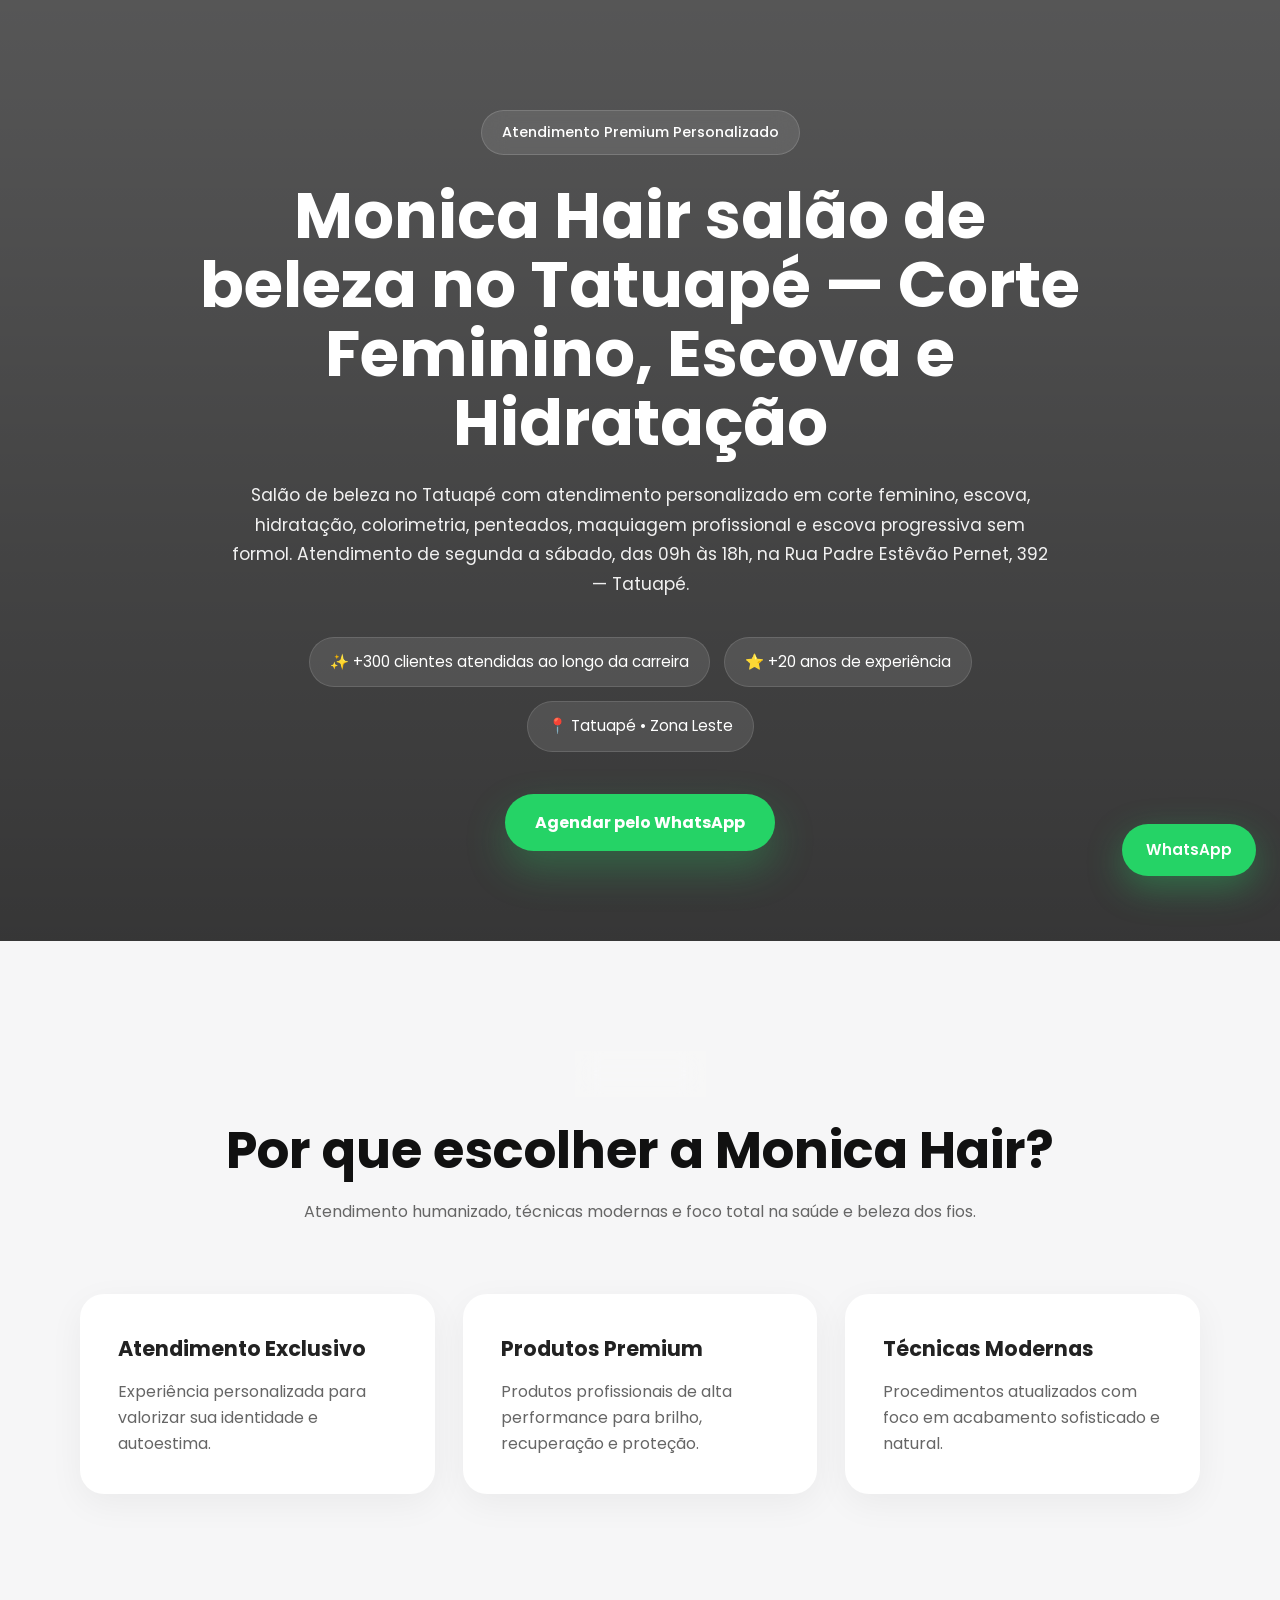
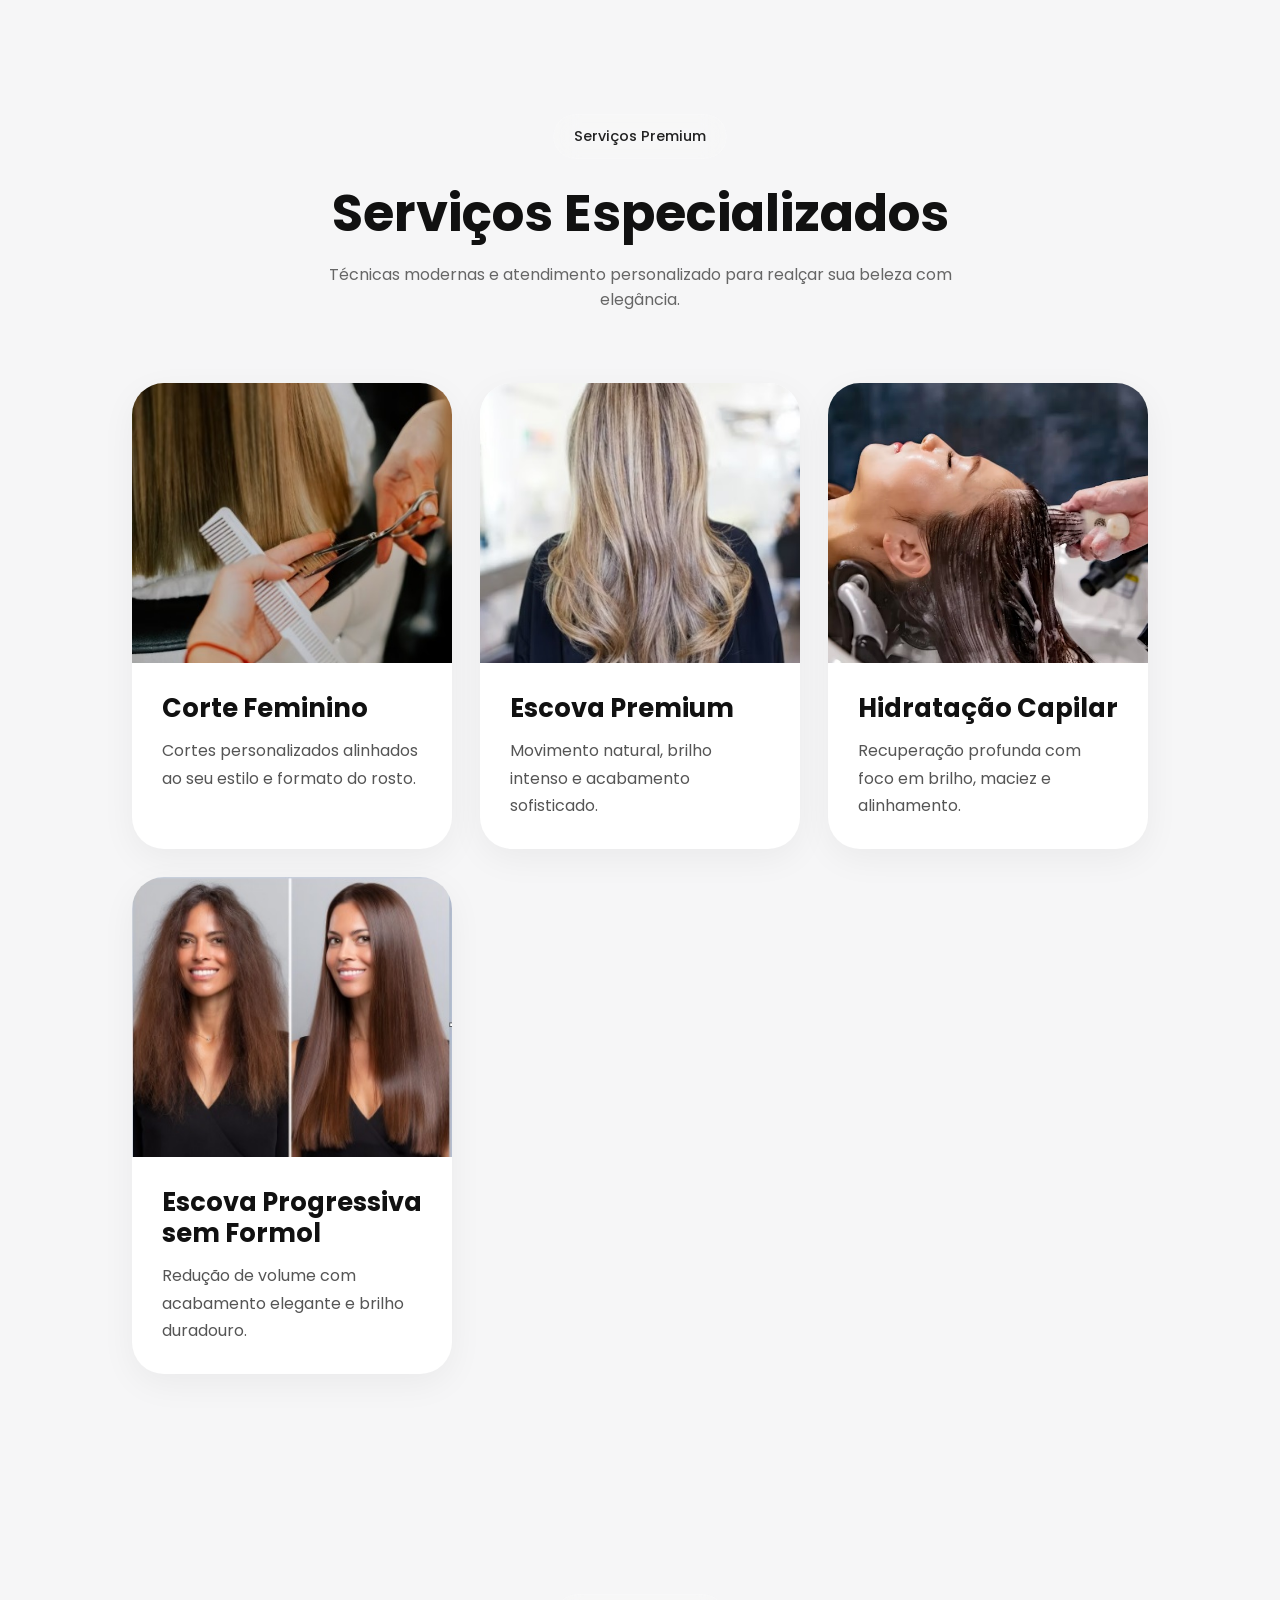
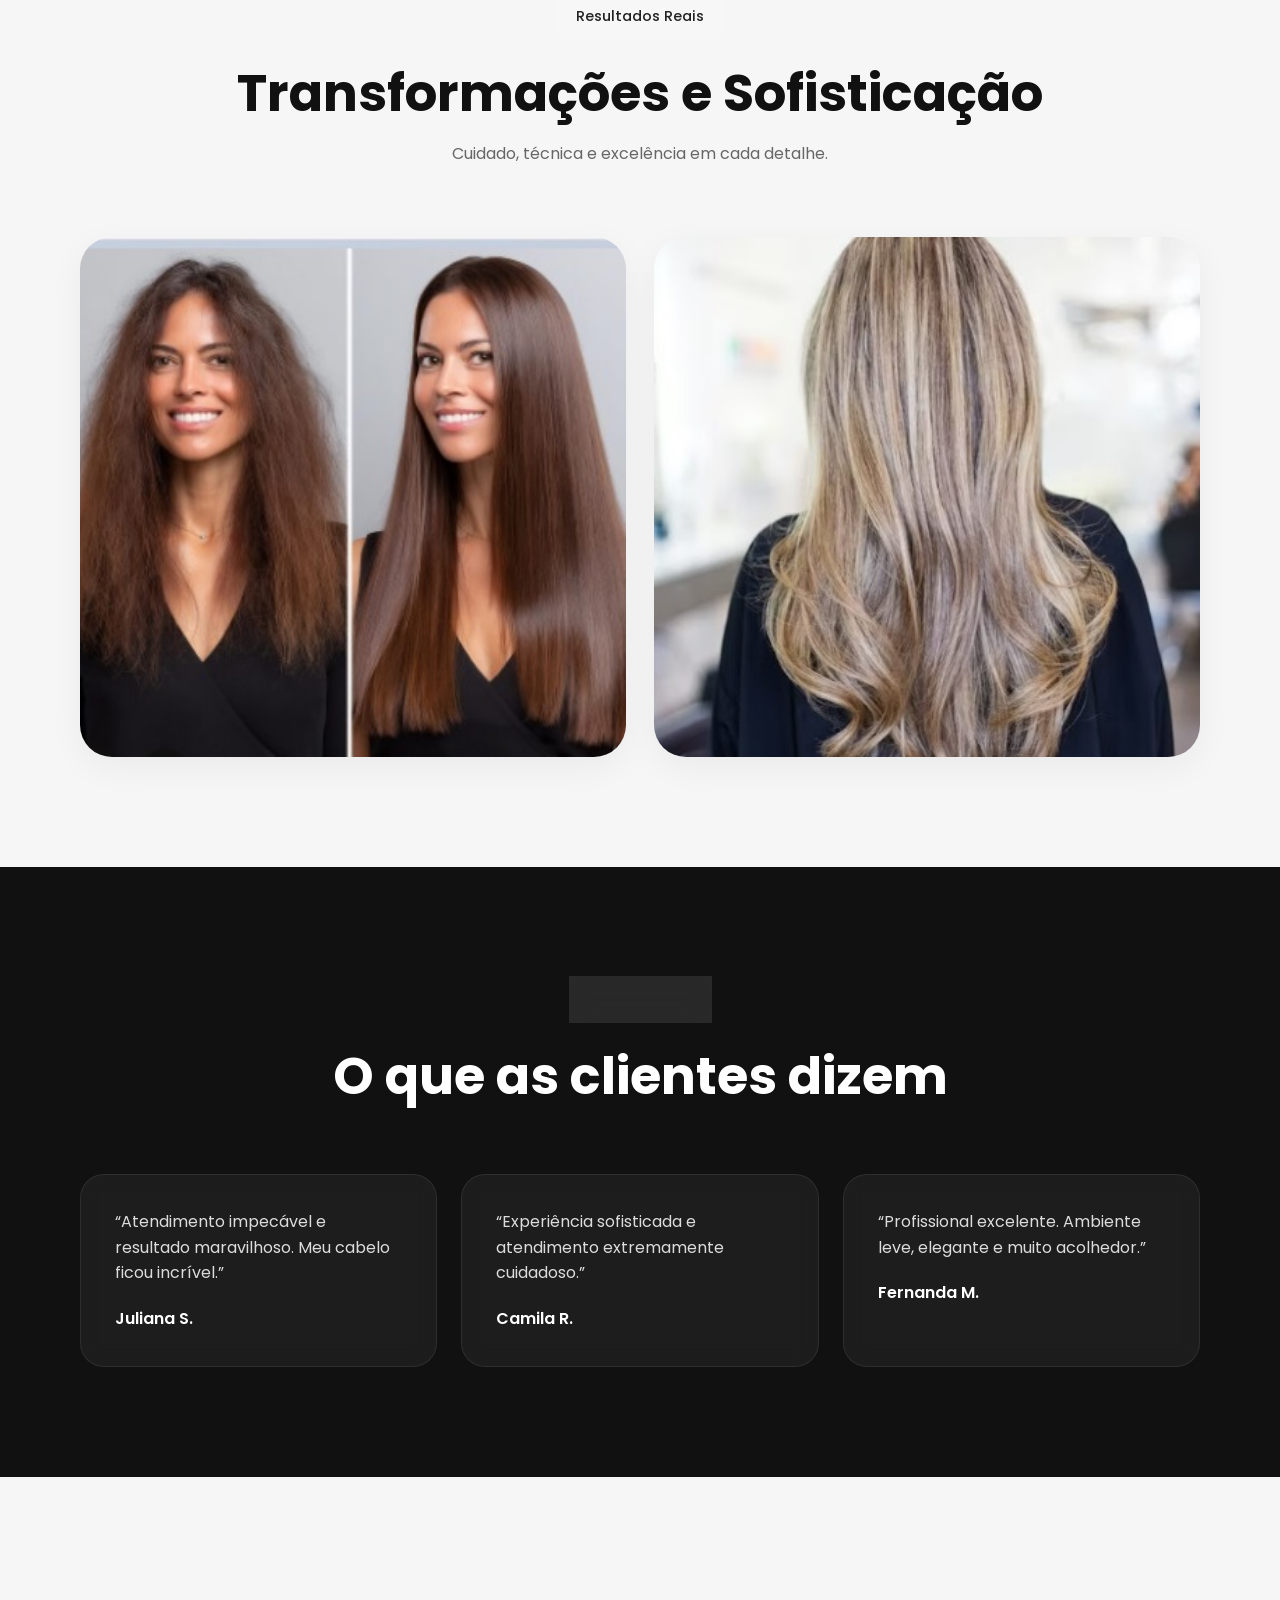
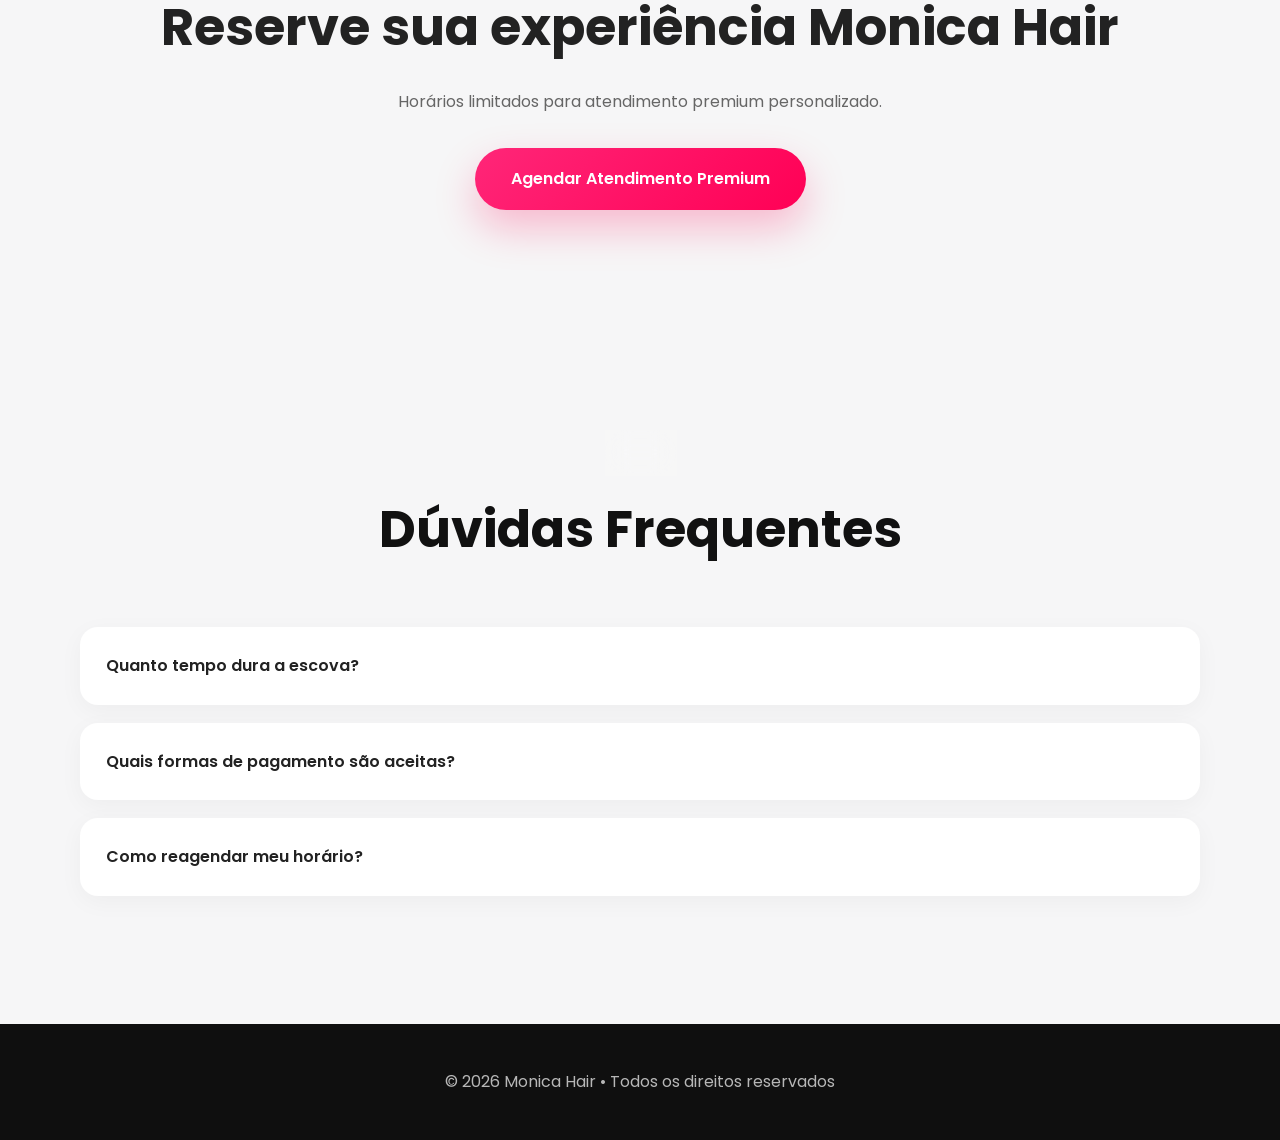
==== index.html @ 5e47088d "fix: correct Monica Hair address spelling" ====
<!DOCTYPE html>
<html lang="pt-BR">

<head>
  <!DOCTYPE html>
  <html lang="pt-BR">

  <head>

    <meta charset="UTF-8" />

    <meta name="viewport" content="width=device-width, initial-scale=1.0" />

    <title>Salão de beleza no Tatuapé | Corte Feminino, Escova e Hidratação</title>

    <meta name="description"
      content="Monica Hair salão de beleza no Tatuapé: corte feminino, escova, hidratação e escova progressiva sem formol com atendimento personalizado. Atendimento de segunda a sábado, das 09h às 18h, na Rua Padre Estêvão Pernet, 392. Fácil acesso para Carrão, Belém, Vila Carrão e Jardim Anália Franco." />

    <link rel="canonical" href="https://hair-by-monica.vercel.app/" />

    <!-- OPEN GRAPH -->
    <meta property="og:title" content="Monica Hair salão de beleza no Tatuapé | Corte Feminino, Escova e Hidratação" />

    <meta property="og:description"
      content="Atendimento personalizado de segunda a sábado, das 09h às 18h, na Rua Padre Estêvão Pernet, 392 — Tatuapé. Agende pelo WhatsApp." />

    <meta property="og:type" content="website" />

    <meta property="og:image" content="https://hair-by-monica.vercel.app/images/capa-social.jpg" />

    <meta property="og:url" content="https://hair-by-monica.vercel.app/" />

    <meta property="og:site_name" content="Monica Hair" />

    <!-- GOOGLE FONTS -->
    <link rel="preconnect" href="https://fonts.googleapis.com" />

    <link rel="preconnect" href="https://fonts.gstatic.com" crossorigin />

    <link href="https://fonts.googleapis.com/css2?family=Poppins:wght@300;400;500;600;700&display=swap"
      rel="stylesheet" />

    <!-- CSS -->
    <link rel="stylesheet" href="css/style.css" />

  </head>
  <!-- GOOGLE FONTS -->
  <link rel="preconnect" href="https://fonts.googleapis.com" />

  <link rel="preconnect" href="https://fonts.gstatic.com" crossorigin />

  <link href="https://fonts.googleapis.com/css2?family=Poppins:wght@300;400;500;600;700&display=swap"
    rel="stylesheet" />

  <!-- CSS -->
  <link rel="stylesheet" href="css/style.css" />

  <!-- FAVICON -->
  <link rel="icon" href="favicon.ico" />

</head>

<body>

  <!-- WHATSAPP FLOAT -->
  <a href="https://wa.me/5511989687923" class="whatsapp-float" target="_blank" rel="noopener noreferrer"
    aria-label="Agendar atendimento pelo WhatsApp">
    WhatsApp
  </a>

  <!-- HERO -->
  <header class="hero">

    <div class="overlay"></div>

    <div class="hero-content">

      <span class="tag">
        Atendimento Premium Personalizado
      </span>

      <h1>
        Monica Hair salão de beleza no Tatuapé — Corte Feminino, Escova e Hidratação
      </h1>

      <p class="hero-description">
        Salão de beleza no Tatuapé com atendimento personalizado em corte feminino,
        escova, hidratação, colorimetria, penteados, maquiagem profissional e
        escova progressiva sem formol. Atendimento de segunda a sábado, das 09h às 18h,
        na Rua Padre Estêvão Pernet, 392 — Tatuapé.
      </p>

      <div class="hero-infos">

        <span>
          ✨ +300 clientes atendidas ao longo da carreira
        </span>

        <span>
          ⭐ +20 anos de experiência
        </span>

        <span>
          📍 Tatuapé • Zona Leste
        </span>

      </div>

      <div class="hero-buttons">

        <a class="btn-whatsapp"
          href="https://wa.me/5511989687923?text=Olá,%20Monica!%20Gostaria%20de%20agendar%20um%20horário%20na%20Monica%20Hair.%20Meu%20nome%20é%20____%20e%20tenho%20interesse%20em%20____."
          target="_blank" rel="noopener noreferrer">
          Agendar pelo WhatsApp
        </a>

      </div>

    </div>

    </div>

  </header>

  <main>

    <!-- DIFERENCIAIS -->
    <section class="diferenciais">

      <div class="container">

        <div class="section-header">

          <span class="section-tag">
            Diferenciais
          </span>

          <h2>
            Por que escolher a Monica Hair?
          </h2>

          <p>
            Atendimento humanizado, técnicas modernas
            e foco total na saúde e beleza dos fios.
          </p>

        </div>

        <div class="diferenciais-grid">

          <article class="diferencial-card">

            <h3>
              Atendimento Exclusivo
            </h3>

            <p>
              Experiência personalizada para valorizar
              sua identidade e autoestima.
            </p>

          </article>

          <article class="diferencial-card">

            <h3>
              Produtos Premium
            </h3>

            <p>
              Produtos profissionais de alta performance
              para brilho, recuperação e proteção.
            </p>

          </article>

          <article class="diferencial-card">

            <h3>
              Técnicas Modernas
            </h3>

            <p>
              Procedimentos atualizados com foco em
              acabamento sofisticado e natural.
            </p>

          </article>

        </div>

      </div>

    </section>

    <!-- SERVIÇOS -->
    <section class="servicos">

      <div class="container">

        <div class="section-header">

          <span class="section-tag">
            Serviços Premium
          </span>

          <h2>
            Serviços Especializados
          </h2>

          <p>
            Técnicas modernas e atendimento personalizado
            para realçar sua beleza com elegância.
          </p>

        </div>

        <div class="services-grid">

          <!-- CORTE -->
          <article class="service-card">

            <img src="images/corte-feminino.jpg" alt="Corte feminino sofisticado" loading="lazy" />

            <div class="card-content">

              <h3>
                Corte Feminino
              </h3>

              <p>
                Cortes personalizados alinhados ao seu estilo
                e formato do rosto.
              </p>

            </div>

          </article>

          <!-- ESCOVA -->
          <article class="service-card">

            <img src="images/escova-premium.jpg" alt="Escova premium profissional" loading="lazy" />

            <div class="card-content">

              <h3>
                Escova Premium
              </h3>

              <p>
                Movimento natural, brilho intenso
                e acabamento sofisticado.
              </p>

            </div>

          </article>

          <!-- HIDRATAÇÃO -->
          <article class="service-card">

            <img src="images/hidratacao-premium.jpg" alt="Hidratação capilar premium" loading="lazy" />

            <div class="card-content">

              <h3>
                Hidratação Capilar
              </h3>

              <p>
                Recuperação profunda com foco
                em brilho, maciez e alinhamento.
              </p>

            </div>

          </article>

          <!-- ALISAMENTO -->
          <article class="service-card">

            <img src="images/alisamento-perfeito.jpg" alt="Escova Progressiva sem Formol" loading="lazy" />

            <div class="card-content">

              <h3>
                Escova Progressiva sem Formol
              </h3>

              <p>
                Redução de volume com acabamento
                elegante e brilho duradouro.
              </p>

            </div>

          </article>

        </div>

      </div>

    </section>

    <!-- RESULTADOS -->
    <section class="resultados">

      <div class="container">

        <div class="section-header">

          <span class="section-tag">
            Resultados Reais
          </span>

          <h2>
            Transformações e Sofisticação
          </h2>

          <p>
            Cuidado, técnica e excelência em cada detalhe.
          </p>

        </div>

        <div class="resultados-grid">

          <article class="resultado-card">

            <img src="images/alisamento-perfeito.jpg" alt="Resultado de Escova Progressiva sem Formol" loading="lazy" />

          </article>

          <article class="resultado-card">

            <img src="images/escova-premium.jpg" alt="Resultado de escova premium" loading="lazy" />

          </article>

        </div>

      </div>

    </section>

    <!-- DEPOIMENTOS -->
    <section class="depoimentos">

      <div class="container">

        <div class="section-header">

          <span class="section-tag">
            Depoimentos
          </span>

          <h2>
            O que as clientes dizem
          </h2>

        </div>

        <div class="depoimentos-grid">

          <article class="depoimento-card">

            <p>
              “Atendimento impecável e resultado maravilhoso.
              Meu cabelo ficou incrível.”
            </p>

            <strong>
              Juliana S.
            </strong>

          </article>

          <article class="depoimento-card">

            <p>
              “Experiência sofisticada e atendimento extremamente cuidadoso.”
            </p>

            <strong>
              Camila R.
            </strong>

          </article>

          <article class="depoimento-card">

            <p>
              “Profissional excelente. Ambiente leve,
              elegante e muito acolhedor.”
            </p>

            <strong>
              Fernanda M.
            </strong>

          </article>

        </div>

      </div>

    </section>

    <!-- CTA FINAL -->
    <section class="cta-final">

      <div class="container">

        <h2>
          Reserve sua experiência Monica Hair
        </h2>

        <p>
          Horários limitados para atendimento premium personalizado.
        </p>

        <a href="https://wa.me/5511989687923" class="cta" target="_blank" rel="noopener noreferrer">
          Agendar Atendimento Premium
        </a>

      </div>

    </section>

    <!-- FAQ -->
    <section class="faq">

      <div class="container">

        <div class="section-header">

          <span class="section-tag">
            FAQ
          </span>

          <h2>
            Dúvidas Frequentes
          </h2>

        </div>

        <details>

          <summary>
            Quanto tempo dura a escova?
          </summary>

          <p>
            Aproximadamente 1 hora, dependendo do comprimento e volume.
          </p>

        </details>

        <details>

          <summary>
            Quais formas de pagamento são aceitas?
          </summary>

          <p>
            Pix, cartão de crédito, débito e dinheiro.
          </p>

        </details>

        <details>

          <summary>
            Como reagendar meu horário?
          </summary>

          <p>
            Basta entrar em contato pelo WhatsApp.
          </p>

        </details>

      </div>

    </section>

  </main>

  <!-- FOOTER -->
  <footer>

    <div class="container">

      <p>
        © 2026 Monica Hair • Todos os direitos reservados
      </p>

    </div>

  </footer>

</body>

</html>
---- css/style.css ----
/* =========================
   RESET
========================= */

* {
  margin: 0;
  padding: 0;
  box-sizing: border-box;
}

/* =========================
   ROOT
========================= */

:root {
  --background: #f6f6f7;
  --white: #ffffff;
  --black: #111111;

  --text: #222222;
  --text-light: #666666;

  --primary: #ff2678;
  --primary-dark: #ff0055;

  --shadow-soft:
    0 10px 35px rgba(0, 0, 0, 0.05);

  --shadow-medium:
    0 15px 45px rgba(0, 0, 0, 0.08);

  --shadow-strong:
    0 25px 60px rgba(0, 0, 0, 0.12);

  --radius-xl: 32px;
  --radius-lg: 24px;
  --radius-md: 18px;

  --transition: 0.35s ease;
}

/* =========================
   GLOBAL
========================= */

html {
  scroll-behavior: smooth;
}

body {
  font-family: 'Poppins', sans-serif;
  background: var(--background);
  color: var(--text);
  line-height: 1.6;
  overflow-x: hidden;
  -webkit-font-smoothing: antialiased;
}

img {
  width: 100%;
  display: block;
}

a {
  text-decoration: none;
}

.container {
  width: min(1120px, 90%);
  margin: 0 auto;
}

/* =========================
   WHATSAPP FLOAT
========================= */

.btn-whatsapp {
  display: inline-flex;
  align-items: center;
  justify-content: center;
  padding: 16px 30px;
  border-radius: 999px;
  background: #25d366;
  color: #ffffff;
  font-weight: 700;
  text-decoration: none;
  box-shadow: 0 18px 40px rgba(37, 211, 102, 0.28);
  transition: 0.25s ease;
}

.btn-whatsapp:hover {
  transform: translateY(-2px);
  box-shadow: 0 22px 50px rgba(37, 211, 102, 0.36);
}

.whatsapp-float {
  position: fixed;
  right: 24px;
  bottom: 24px;

  display: flex;
  align-items: center;
  justify-content: center;

  background: #25d366;
  color: white;

  padding: 14px 24px;
  border-radius: 999px;

  font-weight: 600;
  font-size: 0.95rem;

  z-index: 999;

  box-shadow:
    0 12px 35px rgba(37, 211, 102, 0.35);

  transition: var(--transition);
}

.whatsapp-float:hover {
  transform: translateY(-4px);
}

/* =========================
   HERO
========================= */

.hero {
  position: relative;

  min-height: 90vh;

  background:
    url('https://images.unsplash.com/photo-1522337660859-02fbefca4702?auto=format&fit=crop&w=1600&q=80') center center / cover no-repeat;

  display: flex;
  align-items: center;
  justify-content: center;

  padding: 110px 20px 90px;
}

.overlay {
  position: absolute;
  inset: 0;

  background:
    linear-gradient(to bottom,
      rgba(0, 0, 0, 0.65),
      rgba(0, 0, 0, 0.78));
}

.hero-content {
  position: relative;
  z-index: 2;

  max-width: 900px;

  text-align: center;
  color: white;
}

.tag,
.section-tag {
  display: inline-flex;
  align-items: center;
  justify-content: center;

  padding: 10px 20px;

  border-radius: 999px;

  background:
    rgba(255, 255, 255, 0.10);

  border:
    1px solid rgba(255, 255, 255, 0.15);

  backdrop-filter: blur(12px);

  font-size: 0.9rem;
  font-weight: 500;

  margin-bottom: 26px;
}

.hero h1 {
  font-size: clamp(2.4rem, 5vw, 4.8rem);
  line-height: 1.08;
  font-weight: 900px;

  margin: 0 auto 24px;
}

.hero-description {
  max-width: 820px;
  margin: 0 auto 38px;

  font-size: 1.08rem;
  line-height: 1.7;
  color: rgba(255, 255, 255, 0.92);
}

.hero-infos {
  display: flex;
  justify-content: center;
  flex-wrap: wrap;

  gap: 14px;

  margin-bottom: 42px;
}

.hero-infos span {
  background:
    rgba(255, 255, 255, 0.10);

  border:
    1px solid rgba(255, 255, 255, 0.12);

  padding: 12px 20px;

  border-radius: 999px;

  font-size: 0.95rem;
}

/* =========================
   CTA
========================= */

.cta {
  display: inline-flex;
  align-items: center;
  justify-content: center;

  padding: 18px 36px;

  border-radius: 999px;

  background:
    linear-gradient(135deg,
      var(--primary),
      var(--primary-dark));

  color: white;

  font-weight: 600;

  transition: var(--transition);

  box-shadow:
    0 18px 40px rgba(255, 0, 85, 0.25);
}

.cta:hover {
  transform: translateY(-4px);
  box-shadow:
    0 24px 50px rgba(255, 0, 85, 0.35);
}

/* =========================
   SECTIONS
========================= */

section {
  padding: 110px 0;
}

.section-header {
  text-align: center;
  margin-bottom: 70px;
}

.section-header h2 {
  font-size: clamp(2.2rem, 4vw, 3.5rem);
  line-height: 1.1;

  margin-bottom: 20px;

  color: var(--black);
}

.section-header p {
  max-width: 700px;

  margin: 0 auto;

  color: var(--text-light);

  font-size: 1rem;
}

/* =========================
   DIFERENCIAIS
========================= */

.diferenciais-grid {
  display: grid;

  grid-template-columns:
    repeat(auto-fit, minmax(280px, 1fr));

  gap: 28px;
}

.diferencial-card {
  background: white;

  padding: 38px;

  border-radius: var(--radius-lg);

  box-shadow: var(--shadow-soft);

  transition: var(--transition);
}

.diferencial-card:hover {
  transform: translateY(-8px);
  box-shadow: var(--shadow-medium);
}

.diferencial-card h3 {
  font-size: 1.3rem;

  margin-bottom: 14px;
}

.diferencial-card p {
  color: var(--text-light);
}

/* =========================
   SERVIÇOS
========================= */

.services-grid {
  display: grid;

  grid-template-columns:
    repeat(auto-fit, minmax(280px, 320px));

  justify-content: center;

  gap: 28px;
}

.service-card {
  background: white;

  border-radius: var(--radius-xl);

  overflow: hidden;

  box-shadow: var(--shadow-soft);

  transition: var(--transition);

  display: flex;
  flex-direction: column;

  height: 100%;
}

.service-card:hover {
  transform: translateY(-10px);
  box-shadow: var(--shadow-strong);
}

.service-card img {
  width: 100%;
  height: 280px;

  object-fit: cover;

  transition: transform 0.5s ease;
}

.service-card:hover img {
  transform: scale(1.04);
}

.card-content {
  padding: 30px;

  display: flex;
  flex-direction: column;

  gap: 14px;

  flex: 1;
}

.card-content h3 {
  font-size: 1.6rem;
  line-height: 1.2;

  color: var(--black);
}

.card-content p {
  color: #555;
  line-height: 1.7;
}

/* =========================
   RESULTADOS
========================= */

.resultados-grid {
  display: grid;

  grid-template-columns:
    repeat(auto-fit, minmax(320px, 1fr));

  gap: 28px;
}

.resultado-card {
  overflow: hidden;

  border-radius: var(--radius-xl);

  box-shadow: var(--shadow-soft);
}

.resultado-card img {
  width: 100%;
  height: 520px;

  object-fit: cover;

  transition: transform 0.5s ease;
}

.resultado-card:hover img {
  transform: scale(1.03);
}

/* =========================
   DEPOIMENTOS
========================= */

.depoimentos {
  background: #111111;
  color: white;
}

.depoimentos .section-header h2,
.depoimentos .section-header p {
  color: white;
}

.depoimentos-grid {
  display: grid;

  grid-template-columns:
    repeat(auto-fit, minmax(260px, 1fr));

  gap: 24px;
}

.depoimento-card {
  background:
    rgba(255, 255, 255, 0.05);

  border:
    1px solid rgba(255, 255, 255, 0.08);

  padding: 34px;

  border-radius: var(--radius-lg);

  backdrop-filter: blur(10px);
}

.depoimento-card p {
  margin-bottom: 20px;

  color: rgba(255, 255, 255, 0.85);
}

.depoimento-card strong {
  font-weight: 600;
}

/* =========================
   CTA FINAL
========================= */

.cta-final {
  text-align: center;
}

.cta-final h2 {
  font-size: clamp(2.2rem, 4vw, 3.5rem);

  margin-bottom: 20px;
}

.cta-final p {
  color: var(--text-light);

  margin-bottom: 34px;
}

/* =========================
   FAQ
========================= */

.faq details {
  background: white;

  padding: 26px;

  border-radius: var(--radius-md);

  margin-bottom: 18px;

  box-shadow:
    0 6px 25px rgba(0, 0, 0, 0.04);
}

.faq summary {
  cursor: pointer;

  font-weight: 600;

  list-style: none;
}

.faq summary::-webkit-details-marker {
  display: none;
}

.faq p {
  margin-top: 18px;

  color: var(--text-light);
}

/* =========================
   FOOTER
========================= */

footer {
  background: #0f0f0f;

  color:
    rgba(255, 255, 255, 0.7);

  padding: 45px 0;

  text-align: center;
}

/* =========================
   RESPONSIVO
========================= */
@media (max-width: 768px) {
  section {
    padding: 80px 0;
  }

  .hero {
    padding: 120px 20px;
  }

  .hero h1 {
    max-width: 980px;
    margin: 0 auto 24px;

    font-size: clamp(2.4rem, 5vw, 4.6rem);
    line-height: 1.08;
    font-weight: 800;
  }

  .hero-description {
    font-size: 1rem;
    line-height: 1.6;
  }

  .hero-infos {
    flex-direction: column;
    align-items: center;
  }

  .services-grid,
  .resultados-grid,
  .depoimentos-grid,
  .diferenciais-grid {
    grid-template-columns: 1fr;
  }

  .service-card img,
  .resultado-card img {
    height: 320px;
  }

  .whatsapp-float {
    right: 16px;
    bottom: 16px;
    padding: 12px 18px;
    font-size: 0.9rem;
  }
}

@media (max-width: 480px) {
  .hero h1 {
    font-size: clamp(1.9rem, 11vw, 2.5rem);
    line-height: 1.15;
  }

  .section-header h2,
  .cta-final h2 {
    font-size: 2rem;
  }

  .card-content {
    padding: 24px;
  }
}
---- css/style.css ----
/* =========================
   RESET
========================= */

* {
  margin: 0;
  padding: 0;
  box-sizing: border-box;
}

/* =========================
   ROOT
========================= */

:root {
  --background: #f6f6f7;
  --white: #ffffff;
  --black: #111111;

  --text: #222222;
  --text-light: #666666;

  --primary: #ff2678;
  --primary-dark: #ff0055;

  --shadow-soft:
    0 10px 35px rgba(0, 0, 0, 0.05);

  --shadow-medium:
    0 15px 45px rgba(0, 0, 0, 0.08);

  --shadow-strong:
    0 25px 60px rgba(0, 0, 0, 0.12);

  --radius-xl: 32px;
  --radius-lg: 24px;
  --radius-md: 18px;

  --transition: 0.35s ease;
}

/* =========================
   GLOBAL
========================= */

html {
  scroll-behavior: smooth;
}

body {
  font-family: 'Poppins', sans-serif;
  background: var(--background);
  color: var(--text);
  line-height: 1.6;
  overflow-x: hidden;
  -webkit-font-smoothing: antialiased;
}

img {
  width: 100%;
  display: block;
}

a {
  text-decoration: none;
}

.container {
  width: min(1120px, 90%);
  margin: 0 auto;
}

/* =========================
   WHATSAPP FLOAT
========================= */

.btn-whatsapp {
  display: inline-flex;
  align-items: center;
  justify-content: center;
  padding: 16px 30px;
  border-radius: 999px;
  background: #25d366;
  color: #ffffff;
  font-weight: 700;
  text-decoration: none;
  box-shadow: 0 18px 40px rgba(37, 211, 102, 0.28);
  transition: 0.25s ease;
}

.btn-whatsapp:hover {
  transform: translateY(-2px);
  box-shadow: 0 22px 50px rgba(37, 211, 102, 0.36);
}

.whatsapp-float {
  position: fixed;
  right: 24px;
  bottom: 24px;

  display: flex;
  align-items: center;
  justify-content: center;

  background: #25d366;
  color: white;

  padding: 14px 24px;
  border-radius: 999px;

  font-weight: 600;
  font-size: 0.95rem;

  z-index: 999;

  box-shadow:
    0 12px 35px rgba(37, 211, 102, 0.35);

  transition: var(--transition);
}

.whatsapp-float:hover {
  transform: translateY(-4px);
}

/* =========================
   HERO
========================= */

.hero {
  position: relative;

  min-height: 90vh;

  background:
    url('https://images.unsplash.com/photo-1522337660859-02fbefca4702?auto=format&fit=crop&w=1600&q=80') center center / cover no-repeat;

  display: flex;
  align-items: center;
  justify-content: center;

  padding: 110px 20px 90px;
}

.overlay {
  position: absolute;
  inset: 0;

  background:
    linear-gradient(to bottom,
      rgba(0, 0, 0, 0.65),
      rgba(0, 0, 0, 0.78));
}

.hero-content {
  position: relative;
  z-index: 2;

  max-width: 900px;

  text-align: center;
  color: white;
}

.tag,
.section-tag {
  display: inline-flex;
  align-items: center;
  justify-content: center;

  padding: 10px 20px;

  border-radius: 999px;

  background:
    rgba(255, 255, 255, 0.10);

  border:
    1px solid rgba(255, 255, 255, 0.15);

  backdrop-filter: blur(12px);

  font-size: 0.9rem;
  font-weight: 500;

  margin-bottom: 26px;
}

.hero h1 {
  font-size: clamp(2.4rem, 5vw, 4.8rem);
  line-height: 1.08;
  font-weight: 900px;

  margin: 0 auto 24px;
}

.hero-description {
  max-width: 820px;
  margin: 0 auto 38px;

  font-size: 1.08rem;
  line-height: 1.7;
  color: rgba(255, 255, 255, 0.92);
}

.hero-infos {
  display: flex;
  justify-content: center;
  flex-wrap: wrap;

  gap: 14px;

  margin-bottom: 42px;
}

.hero-infos span {
  background:
    rgba(255, 255, 255, 0.10);

  border:
    1px solid rgba(255, 255, 255, 0.12);

  padding: 12px 20px;

  border-radius: 999px;

  font-size: 0.95rem;
}

/* =========================
   CTA
========================= */

.cta {
  display: inline-flex;
  align-items: center;
  justify-content: center;

  padding: 18px 36px;

  border-radius: 999px;

  background:
    linear-gradient(135deg,
      var(--primary),
      var(--primary-dark));

  color: white;

  font-weight: 600;

  transition: var(--transition);

  box-shadow:
    0 18px 40px rgba(255, 0, 85, 0.25);
}

.cta:hover {
  transform: translateY(-4px);
  box-shadow:
    0 24px 50px rgba(255, 0, 85, 0.35);
}

/* =========================
   SECTIONS
========================= */

section {
  padding: 110px 0;
}

.section-header {
  text-align: center;
  margin-bottom: 70px;
}

.section-header h2 {
  font-size: clamp(2.2rem, 4vw, 3.5rem);
  line-height: 1.1;

  margin-bottom: 20px;

  color: var(--black);
}

.section-header p {
  max-width: 700px;

  margin: 0 auto;

  color: var(--text-light);

  font-size: 1rem;
}

/* =========================
   DIFERENCIAIS
========================= */

.diferenciais-grid {
  display: grid;

  grid-template-columns:
    repeat(auto-fit, minmax(280px, 1fr));

  gap: 28px;
}

.diferencial-card {
  background: white;

  padding: 38px;

  border-radius: var(--radius-lg);

  box-shadow: var(--shadow-soft);

  transition: var(--transition);
}

.diferencial-card:hover {
  transform: translateY(-8px);
  box-shadow: var(--shadow-medium);
}

.diferencial-card h3 {
  font-size: 1.3rem;

  margin-bottom: 14px;
}

.diferencial-card p {
  color: var(--text-light);
}

/* =========================
   SERVIÇOS
========================= */

.services-grid {
  display: grid;

  grid-template-columns:
    repeat(auto-fit, minmax(280px, 320px));

  justify-content: center;

  gap: 28px;
}

.service-card {
  background: white;

  border-radius: var(--radius-xl);

  overflow: hidden;

  box-shadow: var(--shadow-soft);

  transition: var(--transition);

  display: flex;
  flex-direction: column;

  height: 100%;
}

.service-card:hover {
  transform: translateY(-10px);
  box-shadow: var(--shadow-strong);
}

.service-card img {
  width: 100%;
  height: 280px;

  object-fit: cover;

  transition: transform 0.5s ease;
}

.service-card:hover img {
  transform: scale(1.04);
}

.card-content {
  padding: 30px;

  display: flex;
  flex-direction: column;

  gap: 14px;

  flex: 1;
}

.card-content h3 {
  font-size: 1.6rem;
  line-height: 1.2;

  color: var(--black);
}

.card-content p {
  color: #555;
  line-height: 1.7;
}

/* =========================
   RESULTADOS
========================= */

.resultados-grid {
  display: grid;

  grid-template-columns:
    repeat(auto-fit, minmax(320px, 1fr));

  gap: 28px;
}

.resultado-card {
  overflow: hidden;

  border-radius: var(--radius-xl);

  box-shadow: var(--shadow-soft);
}

.resultado-card img {
  width: 100%;
  height: 520px;

  object-fit: cover;

  transition: transform 0.5s ease;
}

.resultado-card:hover img {
  transform: scale(1.03);
}

/* =========================
   DEPOIMENTOS
========================= */

.depoimentos {
  background: #111111;
  color: white;
}

.depoimentos .section-header h2,
.depoimentos .section-header p {
  color: white;
}

.depoimentos-grid {
  display: grid;

  grid-template-columns:
    repeat(auto-fit, minmax(260px, 1fr));

  gap: 24px;
}

.depoimento-card {
  background:
    rgba(255, 255, 255, 0.05);

  border:
    1px solid rgba(255, 255, 255, 0.08);

  padding: 34px;

  border-radius: var(--radius-lg);

  backdrop-filter: blur(10px);
}

.depoimento-card p {
  margin-bottom: 20px;

  color: rgba(255, 255, 255, 0.85);
}

.depoimento-card strong {
  font-weight: 600;
}

/* =========================
   CTA FINAL
========================= */

.cta-final {
  text-align: center;
}

.cta-final h2 {
  font-size: clamp(2.2rem, 4vw, 3.5rem);

  margin-bottom: 20px;
}

.cta-final p {
  color: var(--text-light);

  margin-bottom: 34px;
}

/* =========================
   FAQ
========================= */

.faq details {
  background: white;

  padding: 26px;

  border-radius: var(--radius-md);

  margin-bottom: 18px;

  box-shadow:
    0 6px 25px rgba(0, 0, 0, 0.04);
}

.faq summary {
  cursor: pointer;

  font-weight: 600;

  list-style: none;
}

.faq summary::-webkit-details-marker {
  display: none;
}

.faq p {
  margin-top: 18px;

  color: var(--text-light);
}

/* =========================
   FOOTER
========================= */

footer {
  background: #0f0f0f;

  color:
    rgba(255, 255, 255, 0.7);

  padding: 45px 0;

  text-align: center;
}

/* =========================
   RESPONSIVO
========================= */
@media (max-width: 768px) {
  section {
    padding: 80px 0;
  }

  .hero {
    padding: 120px 20px;
  }

  .hero h1 {
    max-width: 980px;
    margin: 0 auto 24px;

    font-size: clamp(2.4rem, 5vw, 4.6rem);
    line-height: 1.08;
    font-weight: 800;
  }

  .hero-description {
    font-size: 1rem;
    line-height: 1.6;
  }

  .hero-infos {
    flex-direction: column;
    align-items: center;
  }

  .services-grid,
  .resultados-grid,
  .depoimentos-grid,
  .diferenciais-grid {
    grid-template-columns: 1fr;
  }

  .service-card img,
  .resultado-card img {
    height: 320px;
  }

  .whatsapp-float {
    right: 16px;
    bottom: 16px;
    padding: 12px 18px;
    font-size: 0.9rem;
  }
}

@media (max-width: 480px) {
  .hero h1 {
    font-size: clamp(1.9rem, 11vw, 2.5rem);
    line-height: 1.15;
  }

  .section-header h2,
  .cta-final h2 {
    font-size: 2rem;
  }

  .card-content {
    padding: 24px;
  }
}
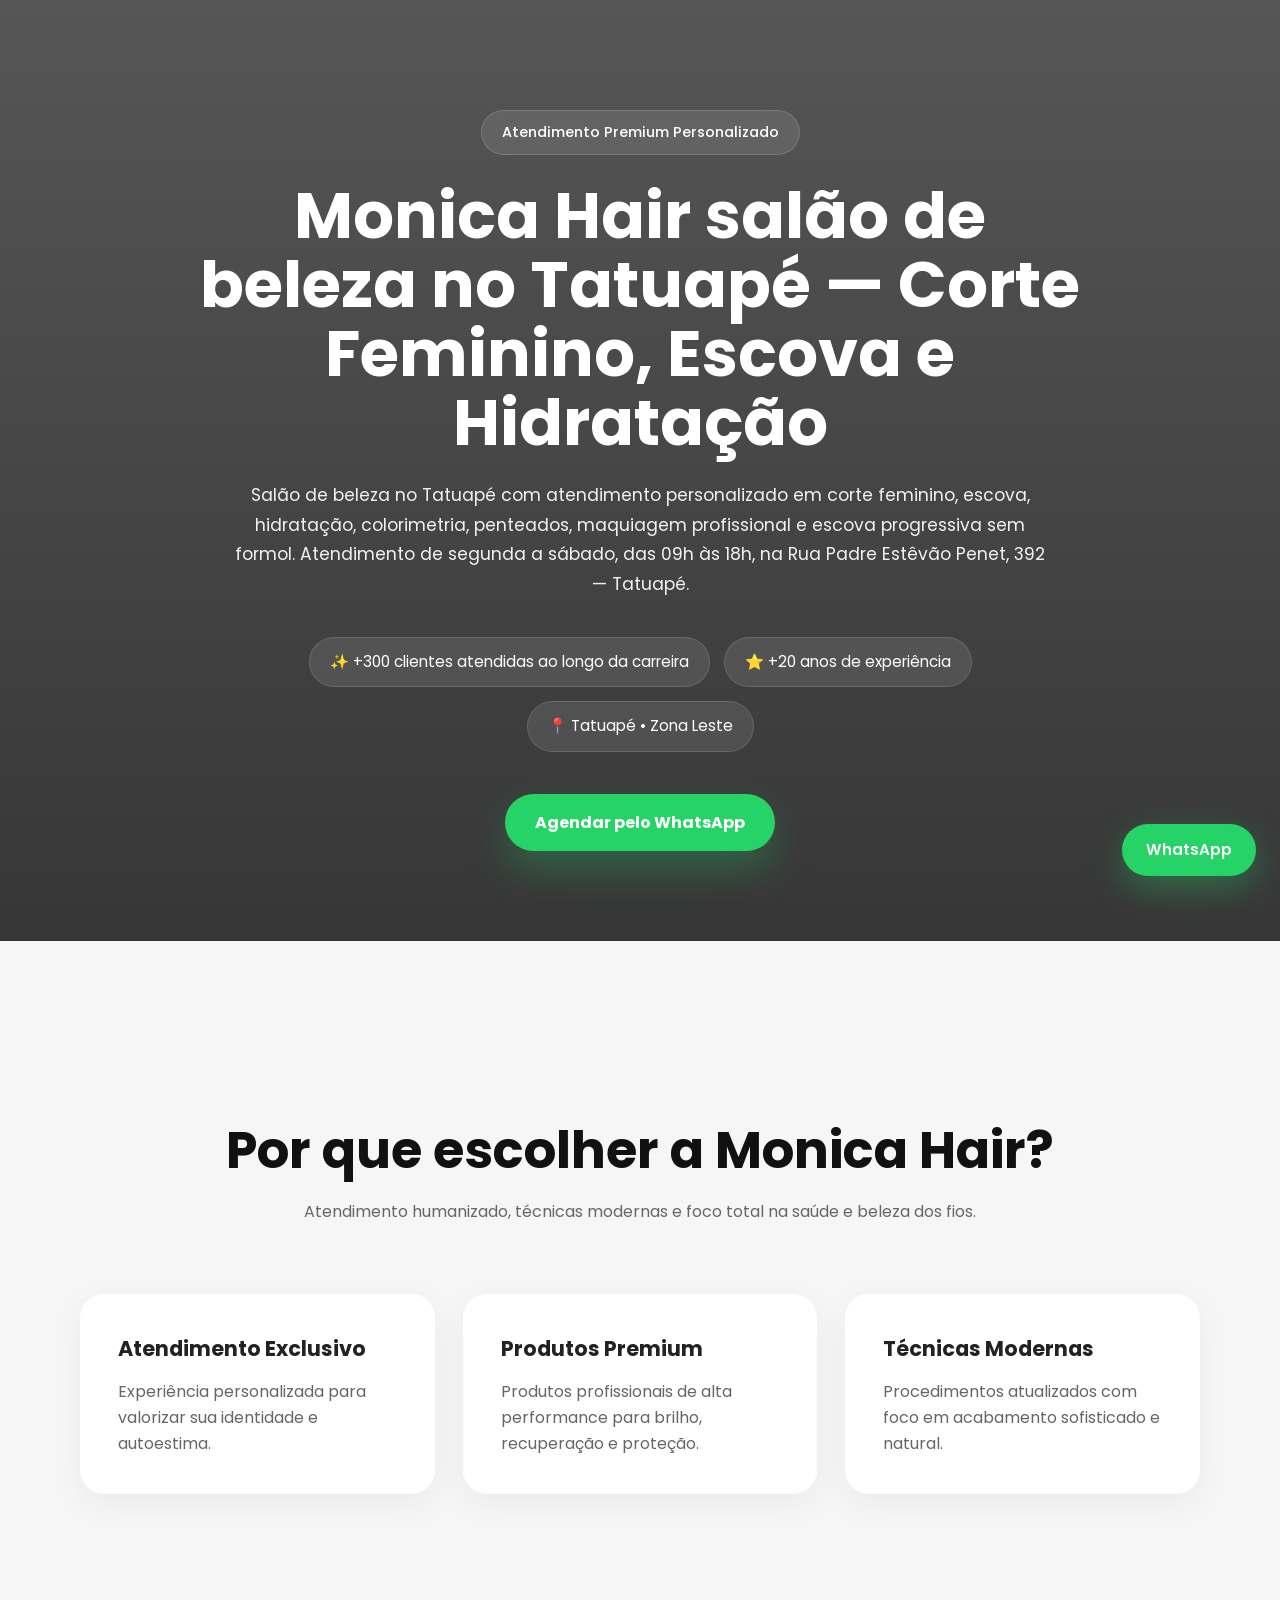
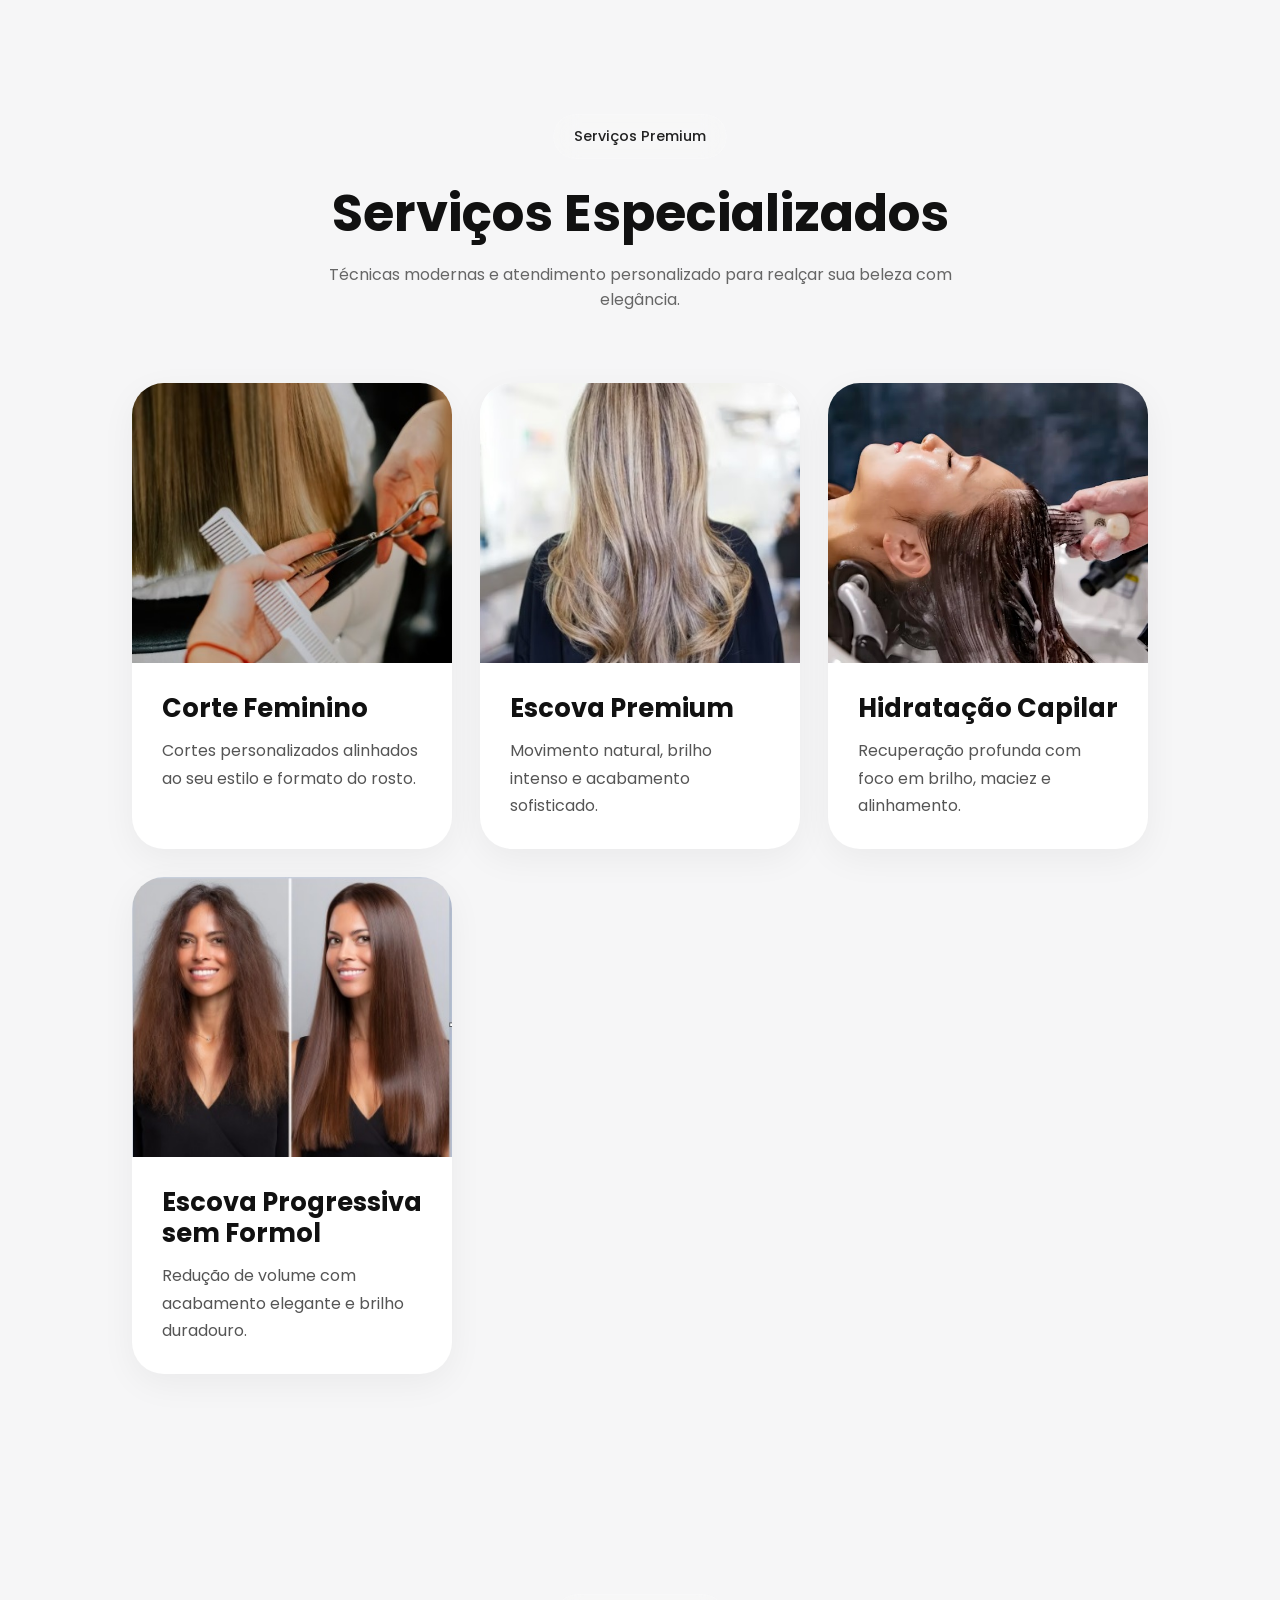
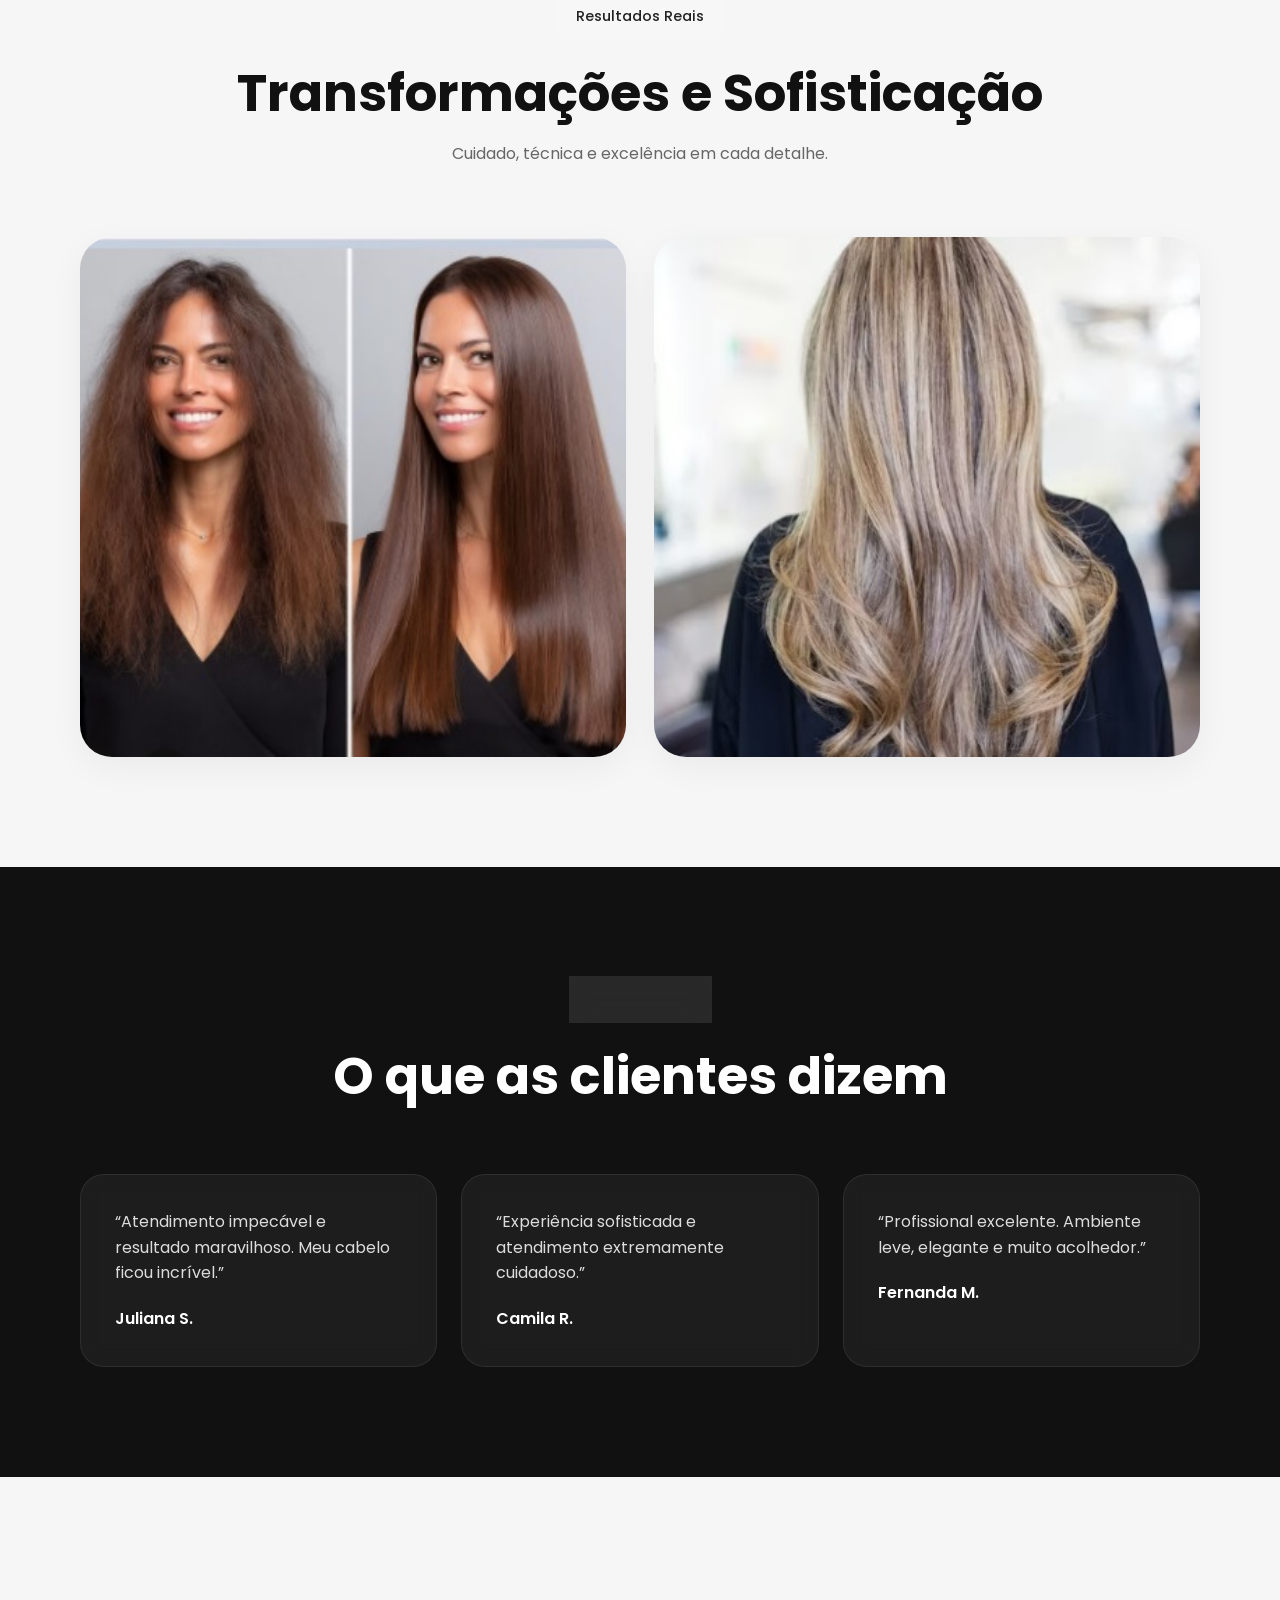
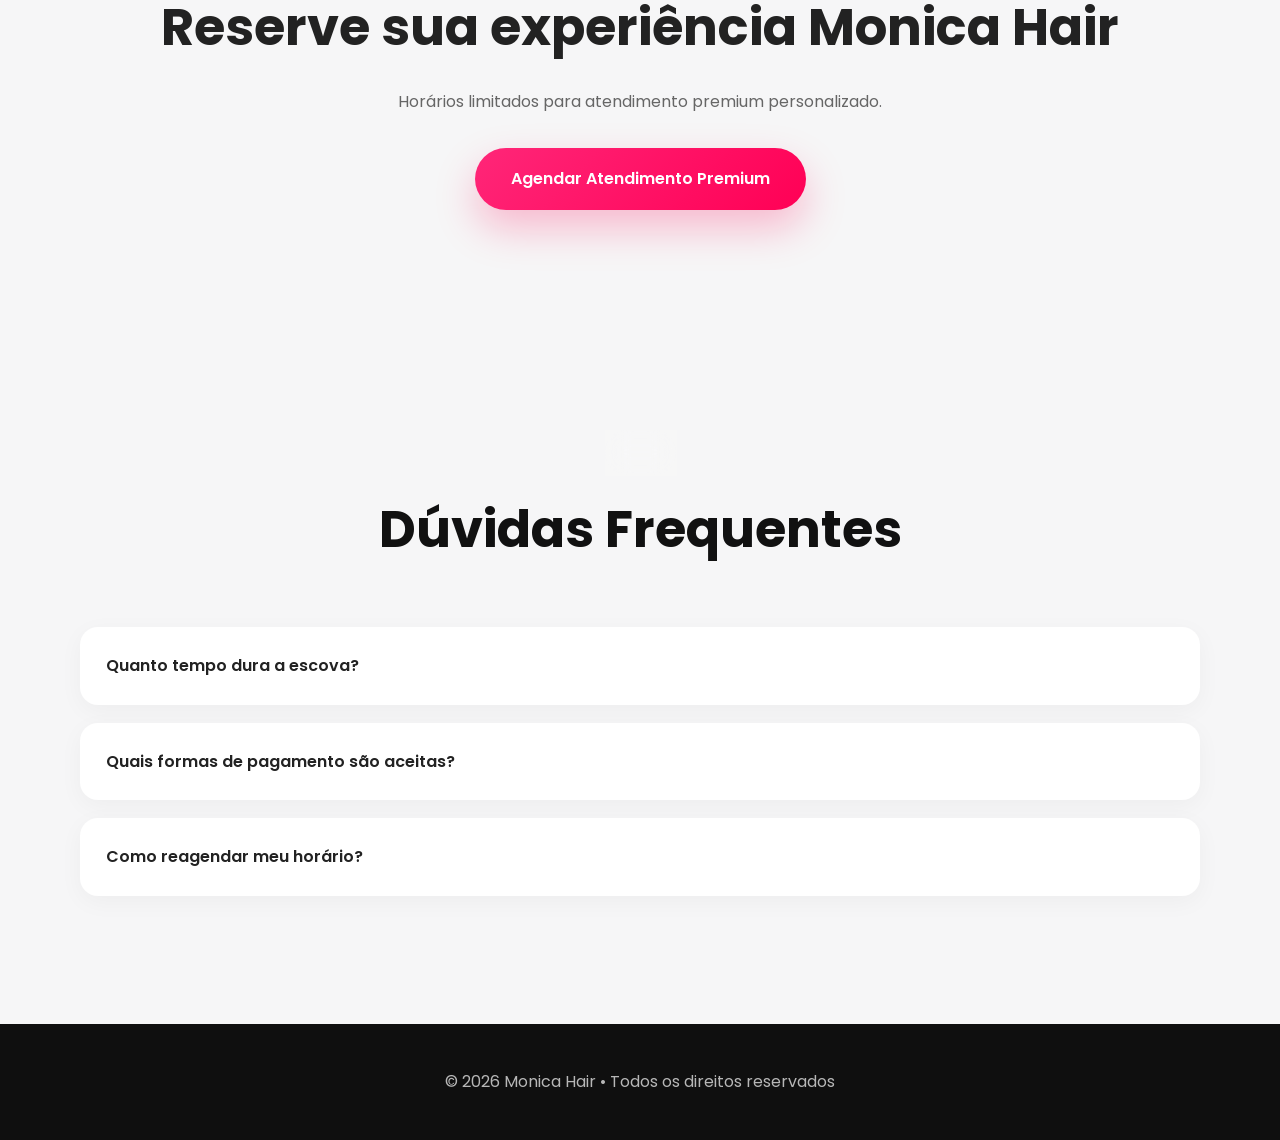
==== commit dda863a4: "fix: update Monica Hair address" ====
--- a/index.html
+++ b/index.html
@@ -14,7 +14,7 @@
     <title>Salão de beleza no Tatuapé | Corte Feminino, Escova e Hidratação</title>
 
     <meta name="description"
-      content="Monica Hair salão de beleza no Tatuapé: corte feminino, escova, hidratação e escova progressiva sem formol com atendimento personalizado. Atendimento de segunda a sábado, das 09h às 18h, na Rua Padre Estêvão Pernet, 392. Fácil acesso para Carrão, Belém, Vila Carrão e Jardim Anália Franco." />
+      content="Monica Hair salão de beleza no Tatuapé: corte feminino, escova, hidratação e escova progressiva sem formol com atendimento personalizado. Atendimento de segunda a sábado, das 09h às 18h, na Rua Padre Estêvão Penet, 392. Fácil acesso para Carrão, Belém, Vila Carrão e Jardim Anália Franco." />
 
     <link rel="canonical" href="https://hair-by-monica.vercel.app/" />
 
@@ -22,7 +22,7 @@
     <meta property="og:title" content="Monica Hair salão de beleza no Tatuapé | Corte Feminino, Escova e Hidratação" />
 
     <meta property="og:description"
-      content="Atendimento personalizado de segunda a sábado, das 09h às 18h, na Rua Padre Estêvão Pernet, 392 — Tatuapé. Agende pelo WhatsApp." />
+      content="Atendimento personalizado de segunda a sábado, das 09h às 18h, na Rua Padre Estêvão Penet, 392 — Tatuapé. Agende pelo WhatsApp." />
 
     <meta property="og:type" content="website" />
 
@@ -87,7 +87,7 @@
         Salão de beleza no Tatuapé com atendimento personalizado em corte feminino,
         escova, hidratação, colorimetria, penteados, maquiagem profissional e
         escova progressiva sem formol. Atendimento de segunda a sábado, das 09h às 18h,
-        na Rua Padre Estêvão Pernet, 392 — Tatuapé.
+        na Rua Padre Estêvão Penet, 392 — Tatuapé.
       </p>
 
       <div class="hero-infos">
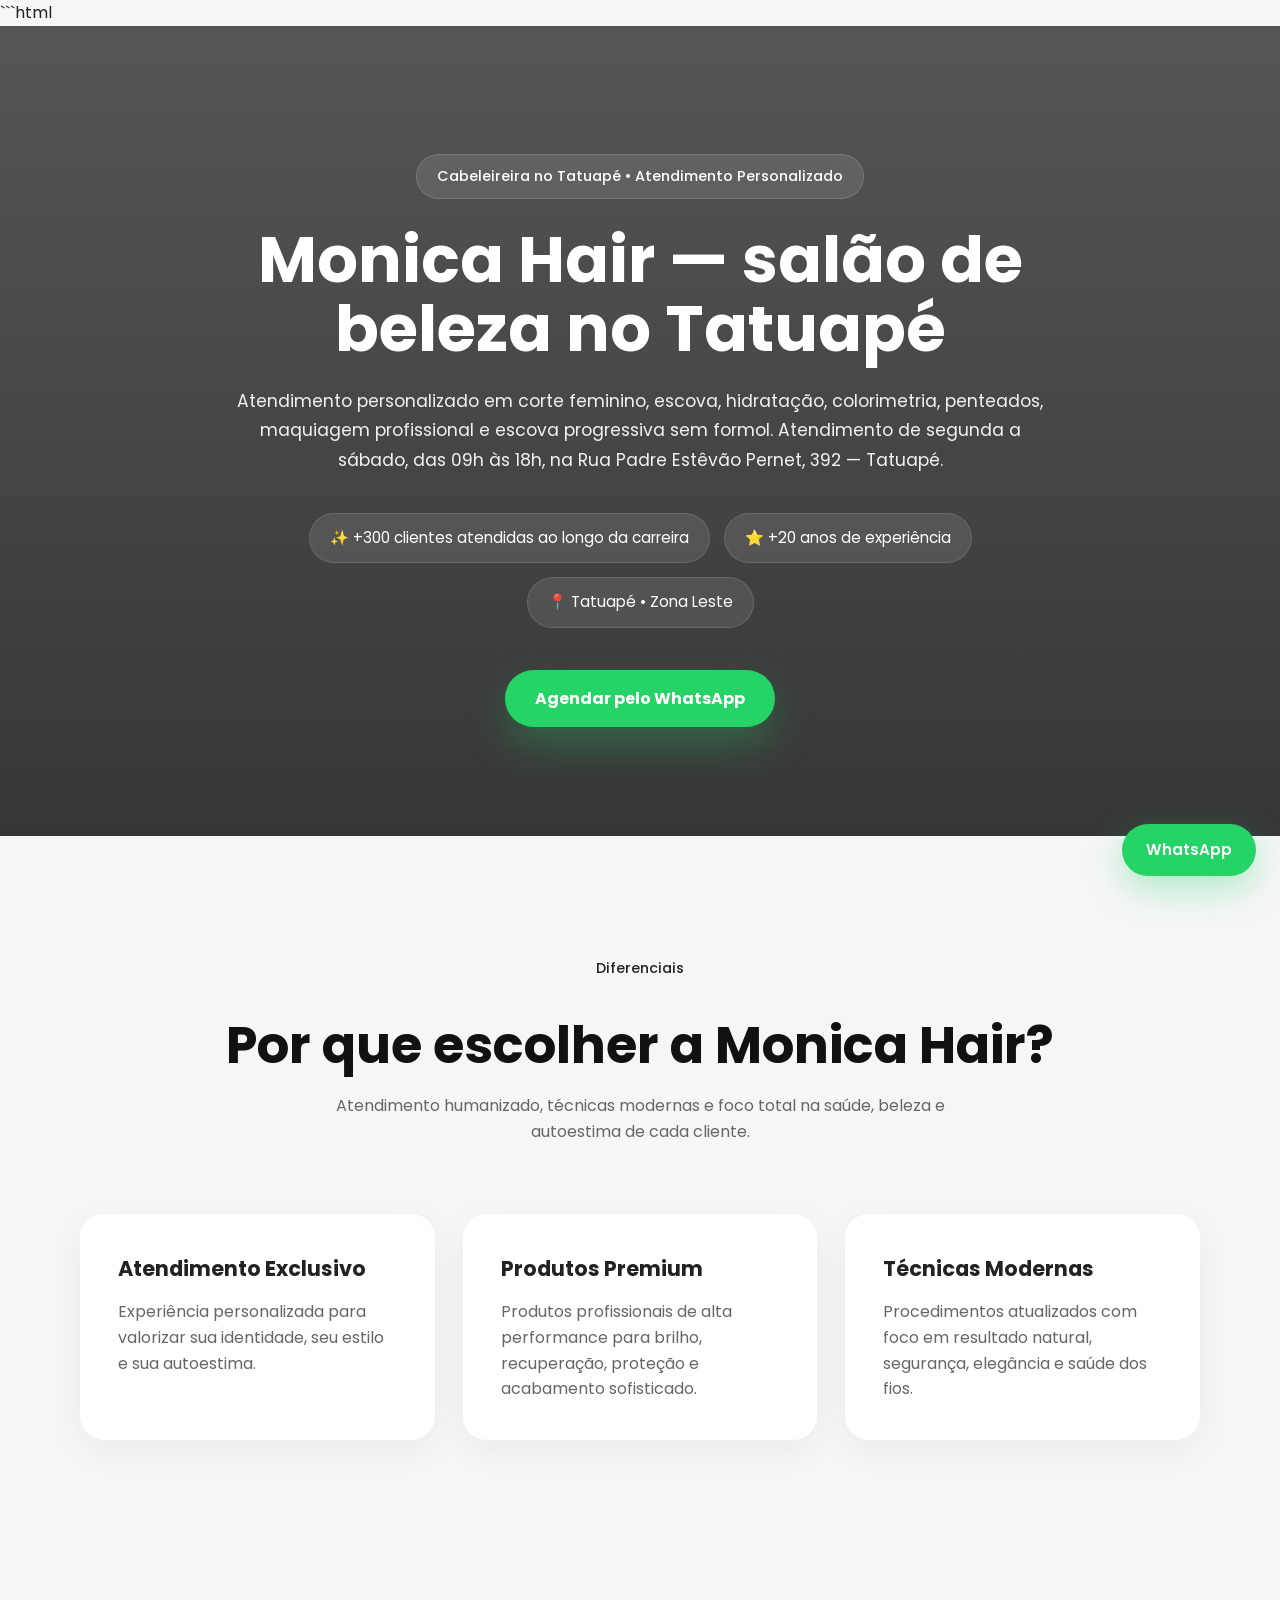
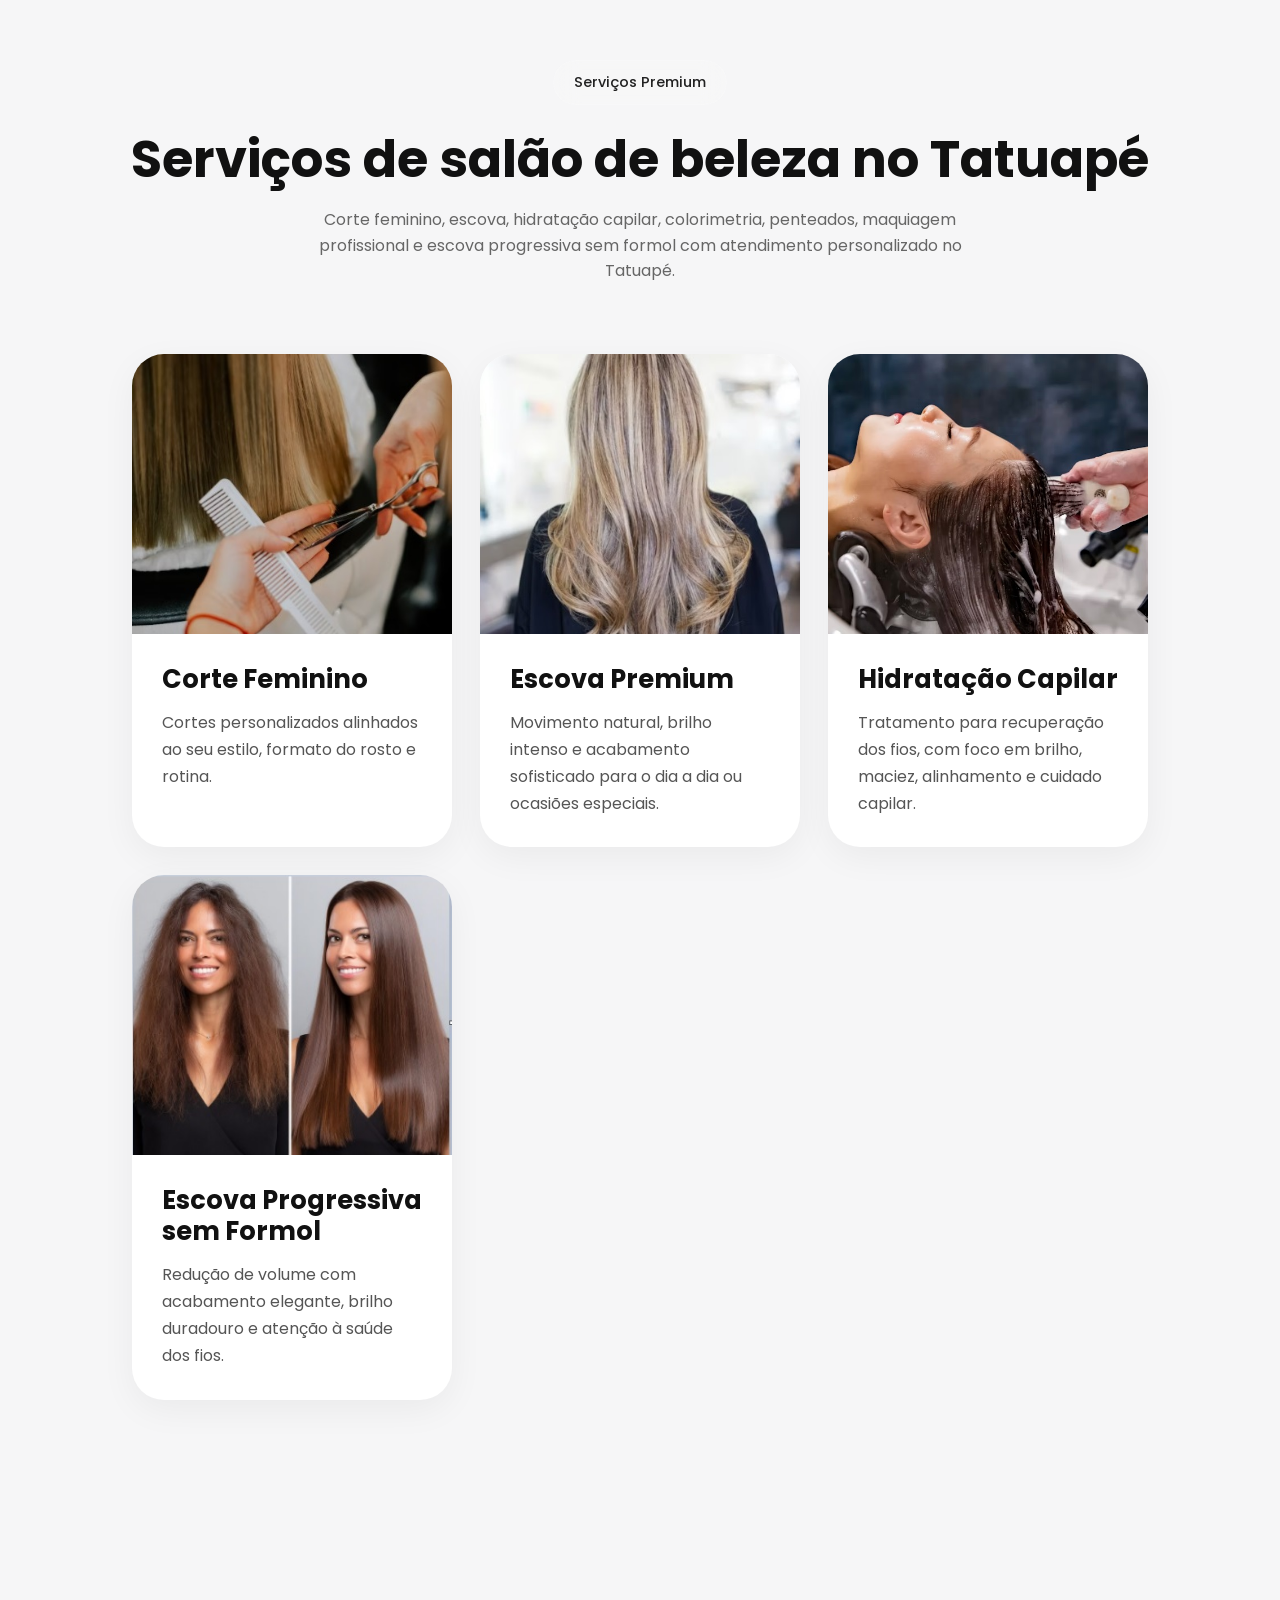
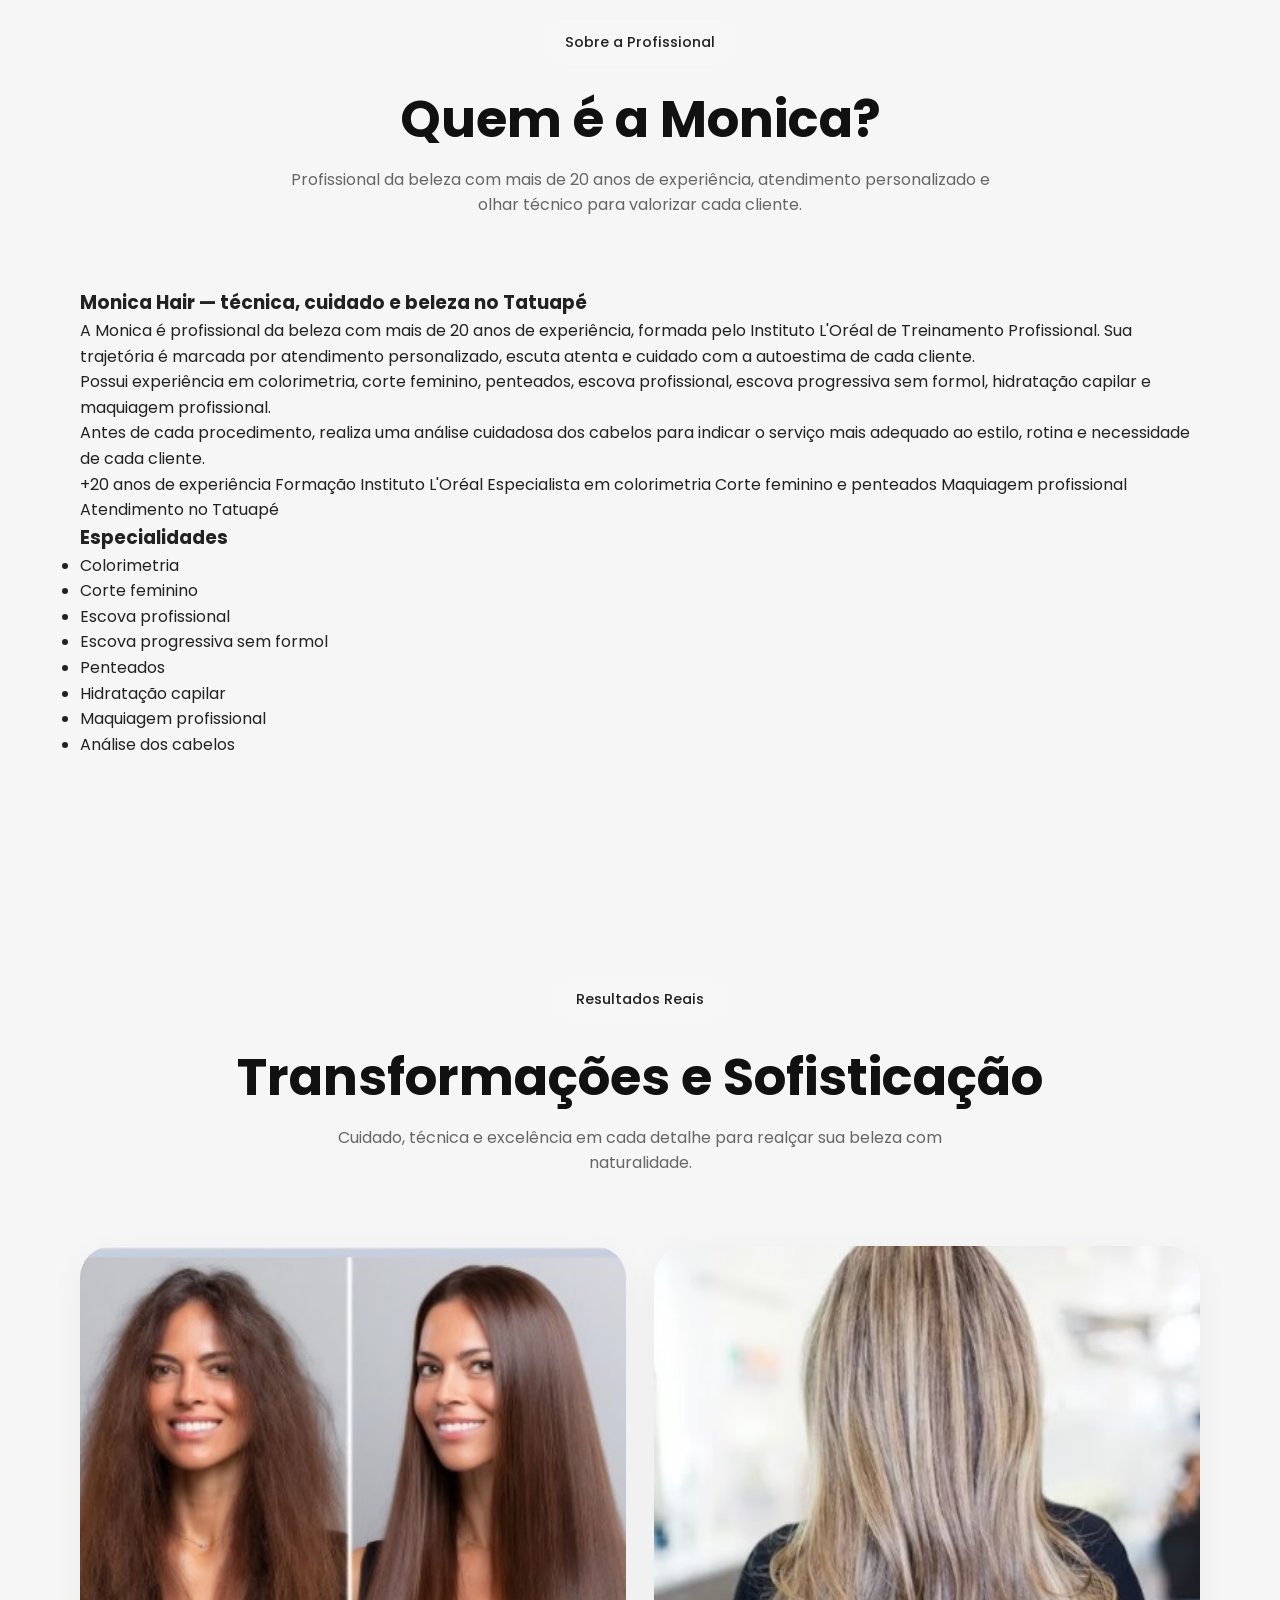
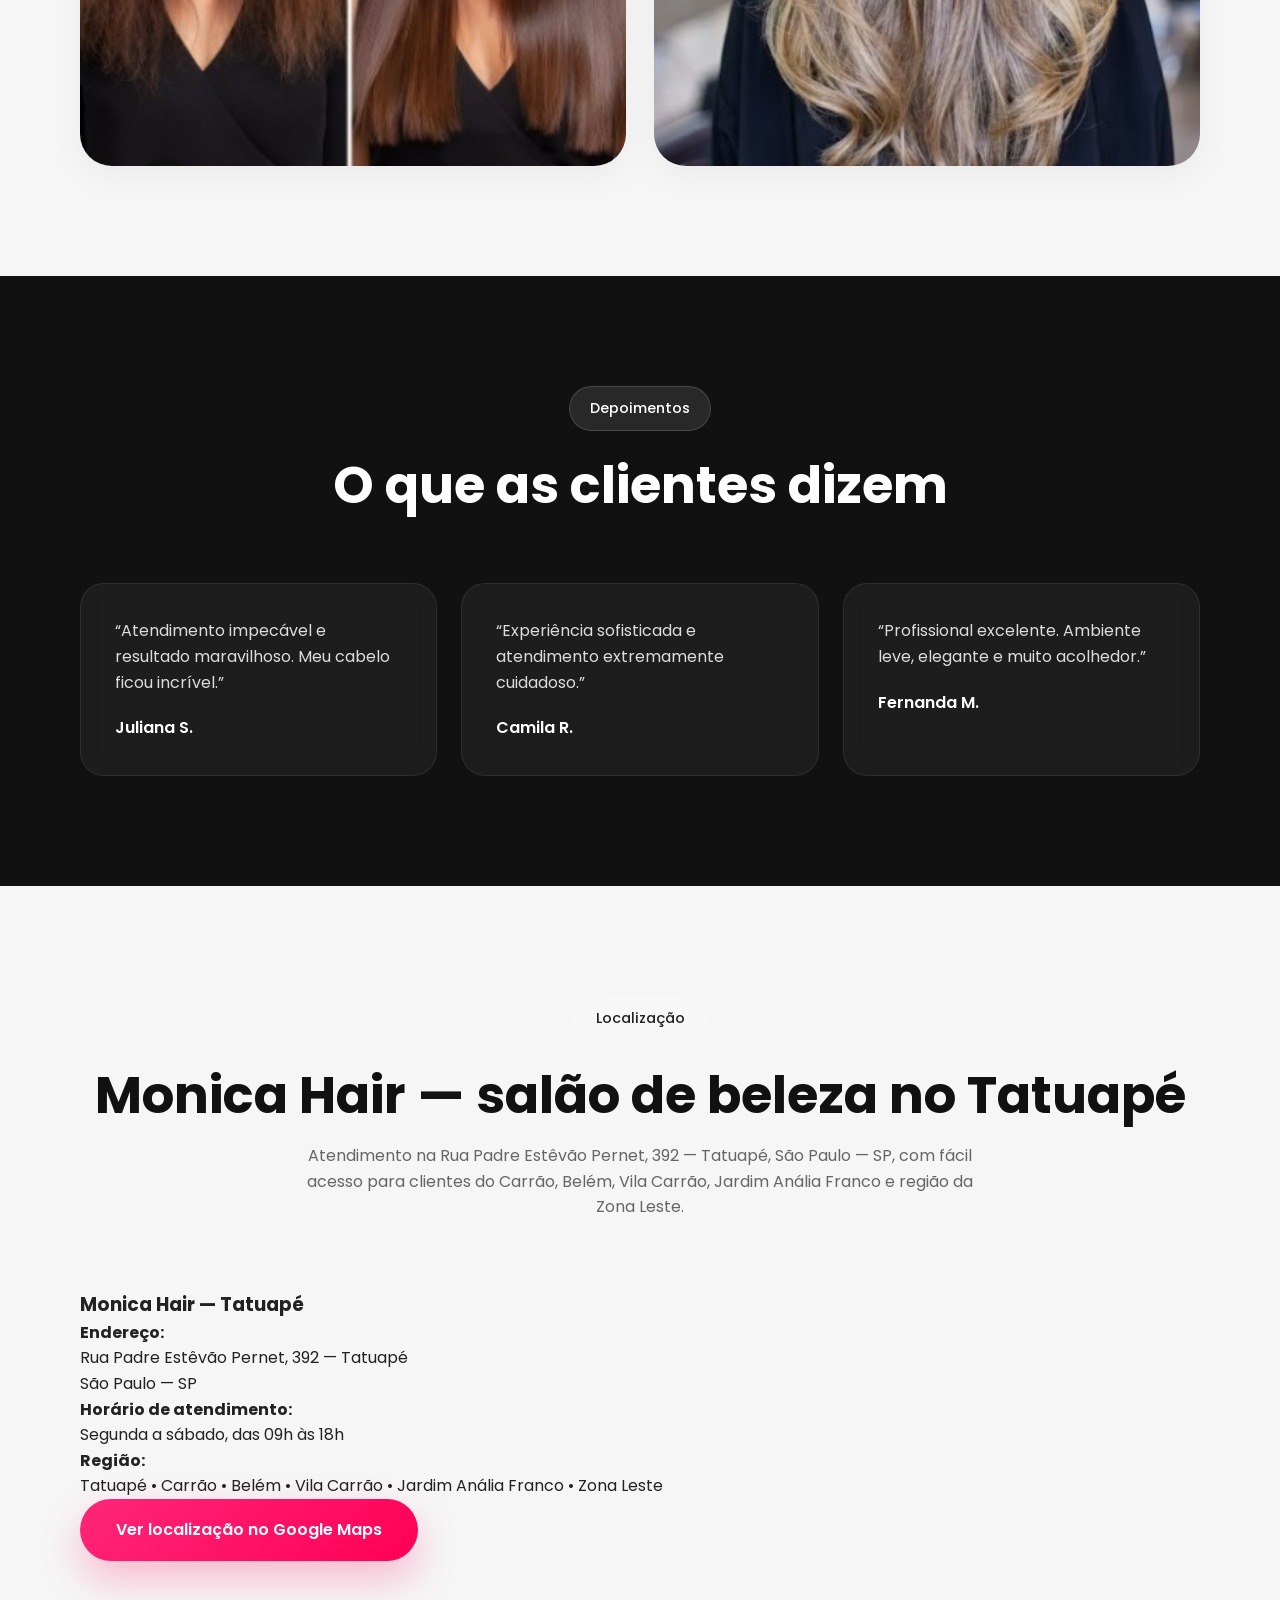
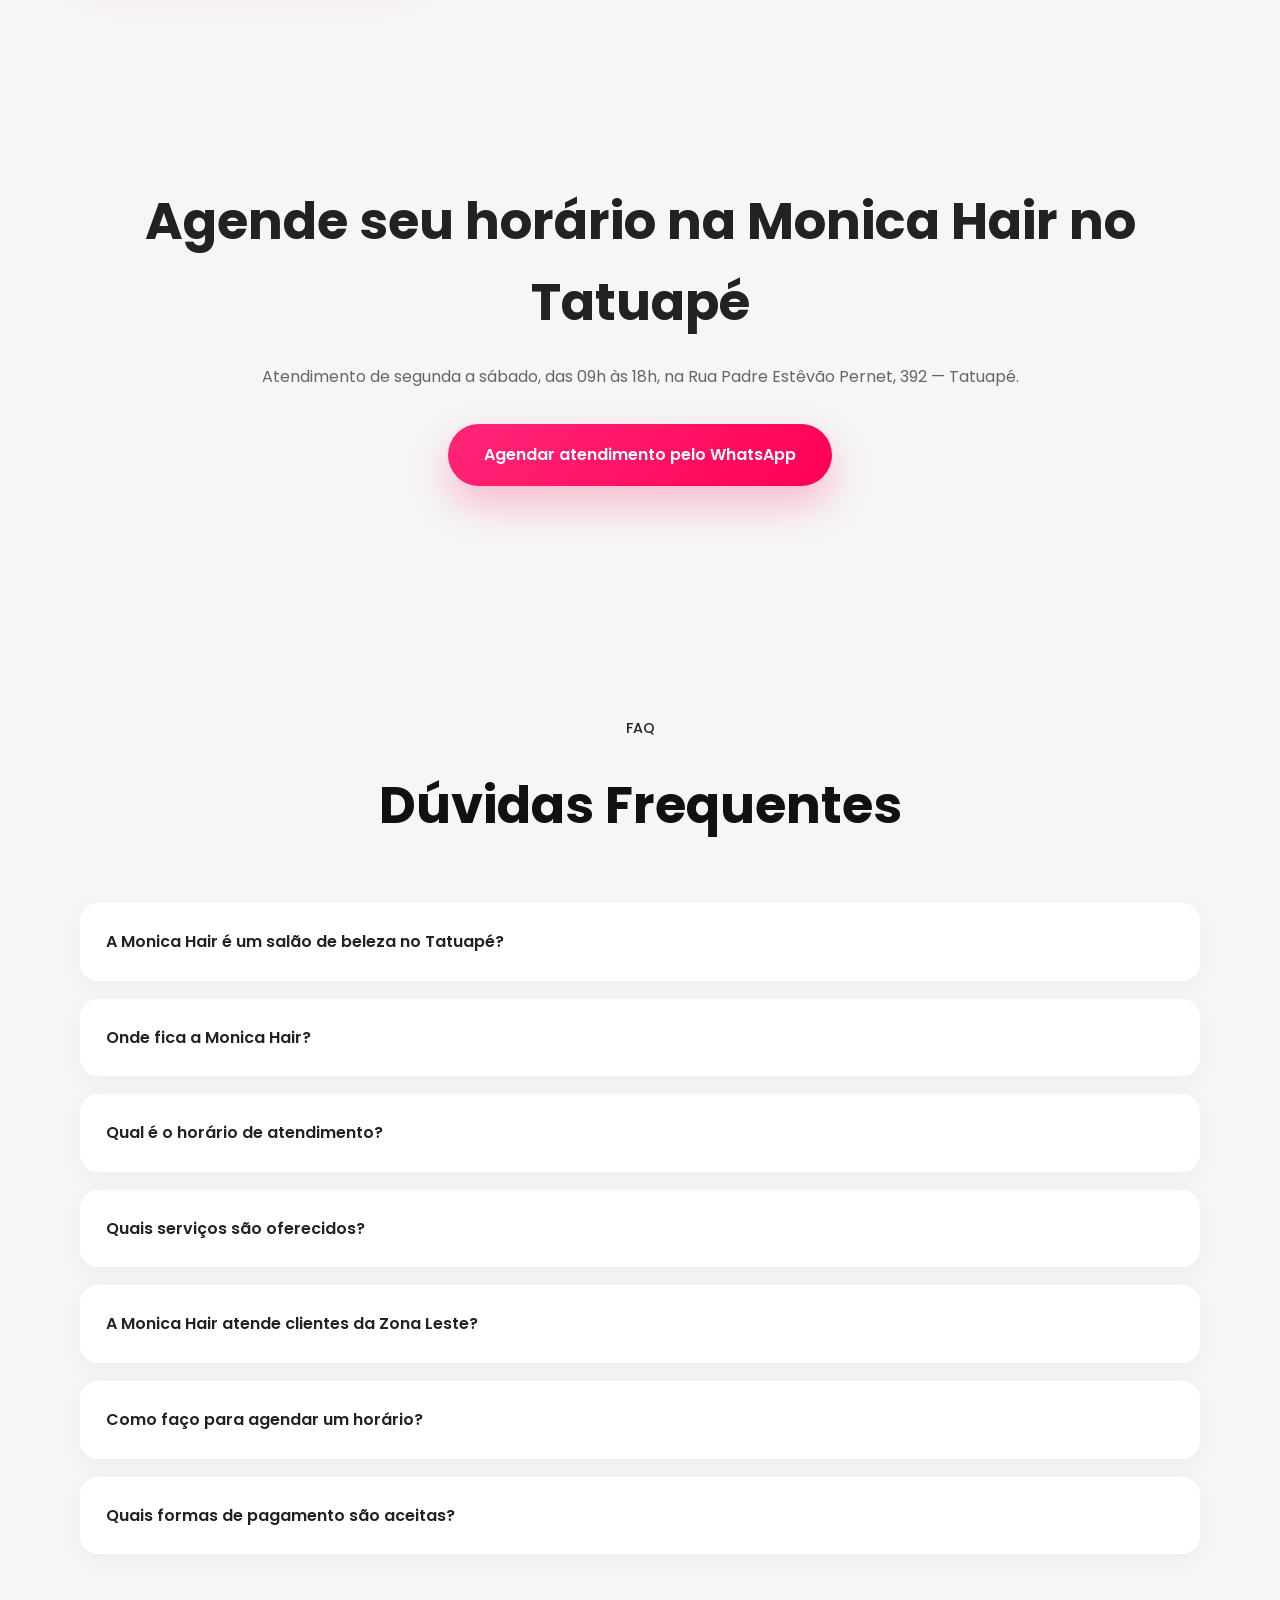
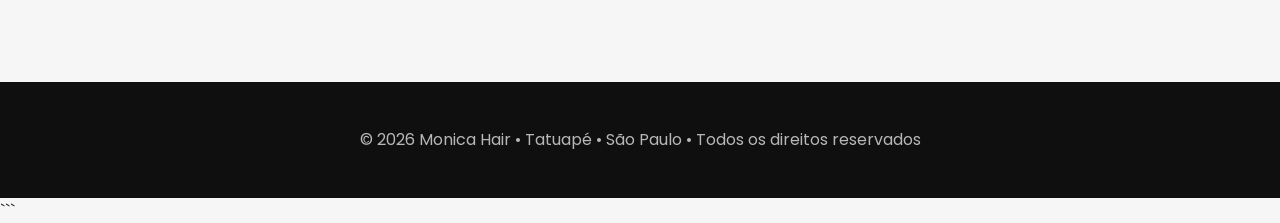
==== commit 5e69cd43: "fix: improve Monica Hair SEO and HTML structure" ====
--- a/index.html
+++ b/index.html
@@ -1,505 +1,552 @@
+```html
 <!DOCTYPE html>
 <html lang="pt-BR">
 
 <head>
-  <!DOCTYPE html>
-  <html lang="pt-BR">
-
-  <head>
-
-    <meta charset="UTF-8" />
-
-    <meta name="viewport" content="width=device-width, initial-scale=1.0" />
-
-    <title>Salão de beleza no Tatuapé | Corte Feminino, Escova e Hidratação</title>
-
-    <meta name="description"
-      content="Monica Hair salão de beleza no Tatuapé: corte feminino, escova, hidratação e escova progressiva sem formol com atendimento personalizado. Atendimento de segunda a sábado, das 09h às 18h, na Rua Padre Estêvão Penet, 392. Fácil acesso para Carrão, Belém, Vila Carrão e Jardim Anália Franco." />
-
-    <link rel="canonical" href="https://hair-by-monica.vercel.app/" />
-
-    <!-- OPEN GRAPH -->
-    <meta property="og:title" content="Monica Hair salão de beleza no Tatuapé | Corte Feminino, Escova e Hidratação" />
-
-    <meta property="og:description"
-      content="Atendimento personalizado de segunda a sábado, das 09h às 18h, na Rua Padre Estêvão Penet, 392 — Tatuapé. Agende pelo WhatsApp." />
-
-    <meta property="og:type" content="website" />
-
-    <meta property="og:image" content="https://hair-by-monica.vercel.app/images/capa-social.jpg" />
-
-    <meta property="og:url" content="https://hair-by-monica.vercel.app/" />
-
-    <meta property="og:site_name" content="Monica Hair" />
-
-    <!-- GOOGLE FONTS -->
-    <link rel="preconnect" href="https://fonts.googleapis.com" />
-
-    <link rel="preconnect" href="https://fonts.gstatic.com" crossorigin />
-
-    <link href="https://fonts.googleapis.com/css2?family=Poppins:wght@300;400;500;600;700&display=swap"
-      rel="stylesheet" />
-
-    <!-- CSS -->
-    <link rel="stylesheet" href="css/style.css" />
-
-  </head>
+  <meta charset="UTF-8" />
+  <meta name="viewport" content="width=device-width, initial-scale=1.0" />
+
+  <title>Monica Hair | Salão de beleza no Tatuapé</title>
+
+  <meta
+    name="description"
+    content="Monica Hair: salão de beleza no Tatuapé com corte feminino, escova, hidratação capilar, colorimetria, penteados, maquiagem profissional e escova progressiva sem formol. Atendimento de segunda a sábado, das 09h às 18h, na Rua Padre Estêvão Pernet, 392 — Tatuapé."
+  />
+
+  <link rel="canonical" href="https://hair-by-monica.vercel.app/" />
+
+  <!-- OPEN GRAPH -->
+  <meta property="og:title" content="Monica Hair | Salão de beleza no Tatuapé" />
+  <meta
+    property="og:description"
+    content="Atendimento personalizado de segunda a sábado, das 09h às 18h, na Rua Padre Estêvão Pernet, 392 — Tatuapé. Agende pelo WhatsApp."
+  />
+  <meta property="og:type" content="website" />
+  <meta property="og:image" content="https://hair-by-monica.vercel.app/images/capa-social.jpg" />
+  <meta property="og:url" content="https://hair-by-monica.vercel.app/" />
+  <meta property="og:site_name" content="Monica Hair" />
+
+  <!-- SEO LOCAL / DADOS ESTRUTURADOS -->
+  <script type="application/ld+json">
+  {
+    "@context": "https://schema.org",
+    "@type": "BeautySalon",
+    "name": "Monica Hair",
+    "description": "Salão de beleza no Tatuapé com corte feminino, escova, hidratação capilar, colorimetria, penteados, maquiagem profissional e escova progressiva sem formol.",
+    "url": "https://hair-by-monica.vercel.app/",
+    "telephone": "+5511989687923",
+    "address": {
+      "@type": "PostalAddress",
+      "streetAddress": "Rua Padre Estêvão Pernet, 392",
+      "addressLocality": "São Paulo",
+      "addressRegion": "SP",
+      "addressCountry": "BR",
+      "addressNeighborhood": "Tatuapé"
+    },
+    "areaServed": [
+      "Tatuapé",
+      "Carrão",
+      "Belém",
+      "Vila Carrão",
+      "Jardim Anália Franco",
+      "Zona Leste"
+    ],
+    "openingHours": "Mo-Sa 09:00-18:00",
+    "sameAs": [
+      "https://hair-by-monica.vercel.app/"
+    ]
+  }
+  </script>
+
   <!-- GOOGLE FONTS -->
   <link rel="preconnect" href="https://fonts.googleapis.com" />
-
   <link rel="preconnect" href="https://fonts.gstatic.com" crossorigin />
-
-  <link href="https://fonts.googleapis.com/css2?family=Poppins:wght@300;400;500;600;700&display=swap"
-    rel="stylesheet" />
+  <link
+    href="https://fonts.googleapis.com/css2?family=Poppins:wght@300;400;500;600;700&display=swap"
+    rel="stylesheet"
+  />
 
   <!-- CSS -->
   <link rel="stylesheet" href="css/style.css" />
 
   <!-- FAVICON -->
   <link rel="icon" href="favicon.ico" />
-
 </head>
 
 <body>
 
   <!-- WHATSAPP FLOAT -->
-  <a href="https://wa.me/5511989687923" class="whatsapp-float" target="_blank" rel="noopener noreferrer"
-    aria-label="Agendar atendimento pelo WhatsApp">
+  <a
+    href="https://wa.me/5511989687923?text=Olá,%20Monica!%20Gostaria%20de%20agendar%20um%20horário%20na%20Monica%20Hair."
+    class="whatsapp-float"
+    target="_blank"
+    rel="noopener noreferrer"
+    aria-label="Agendar atendimento pelo WhatsApp"
+  >
     WhatsApp
   </a>
 
   <!-- HERO -->
   <header class="hero">
-
     <div class="overlay"></div>
 
     <div class="hero-content">
-
       <span class="tag">
-        Atendimento Premium Personalizado
+        Cabeleireira no Tatuapé • Atendimento Personalizado
       </span>
 
       <h1>
-        Monica Hair salão de beleza no Tatuapé — Corte Feminino, Escova e Hidratação
+        Monica Hair — salão de beleza no Tatuapé
       </h1>
 
       <p class="hero-description">
-        Salão de beleza no Tatuapé com atendimento personalizado em corte feminino,
-        escova, hidratação, colorimetria, penteados, maquiagem profissional e
-        escova progressiva sem formol. Atendimento de segunda a sábado, das 09h às 18h,
-        na Rua Padre Estêvão Penet, 392 — Tatuapé.
+        Atendimento personalizado em corte feminino, escova, hidratação,
+        colorimetria, penteados, maquiagem profissional e escova progressiva
+        sem formol. Atendimento de segunda a sábado, das 09h às 18h,
+        na Rua Padre Estêvão Pernet, 392 — Tatuapé.
       </p>
 
       <div class="hero-infos">
-
-        <span>
-          ✨ +300 clientes atendidas ao longo da carreira
-        </span>
-
-        <span>
-          ⭐ +20 anos de experiência
-        </span>
-
-        <span>
-          📍 Tatuapé • Zona Leste
-        </span>
-
+        <span>✨ +300 clientes atendidas ao longo da carreira</span>
+        <span>⭐ +20 anos de experiência</span>
+        <span>📍 Tatuapé • Zona Leste</span>
       </div>
 
       <div class="hero-buttons">
-
-        <a class="btn-whatsapp"
+        <a
+          class="btn-whatsapp"
           href="https://wa.me/5511989687923?text=Olá,%20Monica!%20Gostaria%20de%20agendar%20um%20horário%20na%20Monica%20Hair.%20Meu%20nome%20é%20____%20e%20tenho%20interesse%20em%20____."
-          target="_blank" rel="noopener noreferrer">
+          target="_blank"
+          rel="noopener noreferrer"
+        >
           Agendar pelo WhatsApp
         </a>
-
-      </div>
-
+      </div>
     </div>
-
-    </div>
-
   </header>
 
   <main>
 
     <!-- DIFERENCIAIS -->
     <section class="diferenciais">
-
-      <div class="container">
-
-        <div class="section-header">
-
-          <span class="section-tag">
-            Diferenciais
-          </span>
-
-          <h2>
-            Por que escolher a Monica Hair?
-          </h2>
-
-          <p>
-            Atendimento humanizado, técnicas modernas
-            e foco total na saúde e beleza dos fios.
-          </p>
-
+      <div class="container">
+        <div class="section-header">
+          <span class="section-tag">Diferenciais</span>
+
+          <h2>Por que escolher a Monica Hair?</h2>
+
+          <p>
+            Atendimento humanizado, técnicas modernas e foco total
+            na saúde, beleza e autoestima de cada cliente.
+          </p>
         </div>
 
         <div class="diferenciais-grid">
-
           <article class="diferencial-card">
-
-            <h3>
-              Atendimento Exclusivo
-            </h3>
-
-            <p>
-              Experiência personalizada para valorizar
-              sua identidade e autoestima.
-            </p>
-
+            <h3>Atendimento Exclusivo</h3>
+            <p>
+              Experiência personalizada para valorizar sua identidade,
+              seu estilo e sua autoestima.
+            </p>
           </article>
 
           <article class="diferencial-card">
-
-            <h3>
-              Produtos Premium
-            </h3>
-
-            <p>
-              Produtos profissionais de alta performance
-              para brilho, recuperação e proteção.
-            </p>
-
+            <h3>Produtos Premium</h3>
+            <p>
+              Produtos profissionais de alta performance para brilho,
+              recuperação, proteção e acabamento sofisticado.
+            </p>
           </article>
 
           <article class="diferencial-card">
-
-            <h3>
-              Técnicas Modernas
-            </h3>
-
-            <p>
-              Procedimentos atualizados com foco em
-              acabamento sofisticado e natural.
-            </p>
-
-          </article>
-
-        </div>
-
-      </div>
-
+            <h3>Técnicas Modernas</h3>
+            <p>
+              Procedimentos atualizados com foco em resultado natural,
+              segurança, elegância e saúde dos fios.
+            </p>
+          </article>
+        </div>
+      </div>
     </section>
 
     <!-- SERVIÇOS -->
     <section class="servicos">
-
-      <div class="container">
-
-        <div class="section-header">
-
-          <span class="section-tag">
-            Serviços Premium
-          </span>
-
-          <h2>
-            Serviços Especializados
-          </h2>
-
-          <p>
-            Técnicas modernas e atendimento personalizado
-            para realçar sua beleza com elegância.
-          </p>
-
+      <div class="container">
+        <div class="section-header">
+          <span class="section-tag">Serviços Premium</span>
+
+          <h2>Serviços de salão de beleza no Tatuapé</h2>
+
+          <p>
+            Corte feminino, escova, hidratação capilar, colorimetria,
+            penteados, maquiagem profissional e escova progressiva sem formol
+            com atendimento personalizado no Tatuapé.
+          </p>
         </div>
 
         <div class="services-grid">
-
           <!-- CORTE -->
           <article class="service-card">
-
-            <img src="images/corte-feminino.jpg" alt="Corte feminino sofisticado" loading="lazy" />
+            <img
+              src="images/corte-feminino.jpg"
+              alt="Corte feminino no salão de beleza Monica Hair no Tatuapé"
+              loading="lazy"
+            />
 
             <div class="card-content">
-
-              <h3>
-                Corte Feminino
-              </h3>
-
+              <h3>Corte Feminino</h3>
               <p>
-                Cortes personalizados alinhados ao seu estilo
-                e formato do rosto.
+                Cortes personalizados alinhados ao seu estilo,
+                formato do rosto e rotina.
               </p>
-
             </div>
-
           </article>
 
           <!-- ESCOVA -->
           <article class="service-card">
-
-            <img src="images/escova-premium.jpg" alt="Escova premium profissional" loading="lazy" />
+            <img
+              src="images/escova-premium.jpg"
+              alt="Escova profissional no Tatuapé na Monica Hair"
+              loading="lazy"
+            />
 
             <div class="card-content">
-
-              <h3>
-                Escova Premium
-              </h3>
-
+              <h3>Escova Premium</h3>
               <p>
-                Movimento natural, brilho intenso
-                e acabamento sofisticado.
+                Movimento natural, brilho intenso e acabamento
+                sofisticado para o dia a dia ou ocasiões especiais.
               </p>
-
             </div>
-
           </article>
 
           <!-- HIDRATAÇÃO -->
           <article class="service-card">
-
-            <img src="images/hidratacao-premium.jpg" alt="Hidratação capilar premium" loading="lazy" />
+            <img
+              src="images/hidratacao-premium.jpg"
+              alt="Hidratação capilar no Tatuapé na Monica Hair"
+              loading="lazy"
+            />
 
             <div class="card-content">
-
-              <h3>
-                Hidratação Capilar
-              </h3>
-
+              <h3>Hidratação Capilar</h3>
               <p>
-                Recuperação profunda com foco
-                em brilho, maciez e alinhamento.
+                Tratamento para recuperação dos fios, com foco em brilho,
+                maciez, alinhamento e cuidado capilar.
               </p>
-
             </div>
-
-          </article>
-
-          <!-- ALISAMENTO -->
+          </article>
+
+          <!-- PROGRESSIVA -->
           <article class="service-card">
-
-            <img src="images/alisamento-perfeito.jpg" alt="Escova Progressiva sem Formol" loading="lazy" />
+            <img
+              src="images/alisamento-perfeito.jpg"
+              alt="Escova progressiva sem formol no Tatuapé na Monica Hair"
+              loading="lazy"
+            />
 
             <div class="card-content">
-
-              <h3>
-                Escova Progressiva sem Formol
-              </h3>
-
+              <h3>Escova Progressiva sem Formol</h3>
               <p>
-                Redução de volume com acabamento
-                elegante e brilho duradouro.
+                Redução de volume com acabamento elegante, brilho duradouro
+                e atenção à saúde dos fios.
               </p>
-
             </div>
-
-          </article>
-
-        </div>
-
-      </div>
-
+          </article>
+        </div>
+      </div>
+    </section>
+
+    <!-- QUEM É A MONICA -->
+    <section class="sobre-monica">
+      <div class="container">
+        <div class="section-header">
+          <span class="section-tag">Sobre a Profissional</span>
+
+          <h2>Quem é a Monica?</h2>
+
+          <p>
+            Profissional da beleza com mais de 20 anos de experiência,
+            atendimento personalizado e olhar técnico para valorizar cada cliente.
+          </p>
+        </div>
+
+        <div class="sobre-monica-content">
+          <div class="sobre-monica-text">
+            <h3>Monica Hair — técnica, cuidado e beleza no Tatuapé</h3>
+
+            <p>
+              A Monica é profissional da beleza com mais de 20 anos de experiência,
+              formada pelo Instituto L'Oréal de Treinamento Profissional.
+              Sua trajetória é marcada por atendimento personalizado, escuta atenta
+              e cuidado com a autoestima de cada cliente.
+            </p>
+
+            <p>
+              Possui experiência em colorimetria, corte feminino, penteados,
+              escova profissional, escova progressiva sem formol, hidratação capilar
+              e maquiagem profissional.
+            </p>
+
+            <p>
+              Antes de cada procedimento, realiza uma análise cuidadosa dos cabelos
+              para indicar o serviço mais adequado ao estilo, rotina e necessidade
+              de cada cliente.
+            </p>
+
+            <div class="sobre-monica-highlights">
+              <span>+20 anos de experiência</span>
+              <span>Formação Instituto L'Oréal</span>
+              <span>Especialista em colorimetria</span>
+              <span>Corte feminino e penteados</span>
+              <span>Maquiagem profissional</span>
+              <span>Atendimento no Tatuapé</span>
+            </div>
+          </div>
+
+          <div class="sobre-monica-card">
+            <h3>Especialidades</h3>
+
+            <ul>
+              <li>Colorimetria</li>
+              <li>Corte feminino</li>
+              <li>Escova profissional</li>
+              <li>Escova progressiva sem formol</li>
+              <li>Penteados</li>
+              <li>Hidratação capilar</li>
+              <li>Maquiagem profissional</li>
+              <li>Análise dos cabelos</li>
+            </ul>
+          </div>
+        </div>
+      </div>
     </section>
 
     <!-- RESULTADOS -->
     <section class="resultados">
-
-      <div class="container">
-
-        <div class="section-header">
-
-          <span class="section-tag">
-            Resultados Reais
-          </span>
-
-          <h2>
-            Transformações e Sofisticação
-          </h2>
-
-          <p>
-            Cuidado, técnica e excelência em cada detalhe.
-          </p>
-
+      <div class="container">
+        <div class="section-header">
+          <span class="section-tag">Resultados Reais</span>
+
+          <h2>Transformações e Sofisticação</h2>
+
+          <p>
+            Cuidado, técnica e excelência em cada detalhe para realçar
+            sua beleza com naturalidade.
+          </p>
         </div>
 
         <div class="resultados-grid">
-
           <article class="resultado-card">
-
-            <img src="images/alisamento-perfeito.jpg" alt="Resultado de Escova Progressiva sem Formol" loading="lazy" />
-
+            <img
+              src="images/alisamento-perfeito.jpg"
+              alt="Resultado de escova progressiva sem formol no Tatuapé"
+              loading="lazy"
+            />
           </article>
 
           <article class="resultado-card">
-
-            <img src="images/escova-premium.jpg" alt="Resultado de escova premium" loading="lazy" />
-
-          </article>
-
-        </div>
-
-      </div>
-
+            <img
+              src="images/escova-premium.jpg"
+              alt="Resultado de escova profissional no Tatuapé"
+              loading="lazy"
+            />
+          </article>
+        </div>
+      </div>
     </section>
 
     <!-- DEPOIMENTOS -->
     <section class="depoimentos">
-
-      <div class="container">
-
-        <div class="section-header">
-
-          <span class="section-tag">
-            Depoimentos
-          </span>
-
-          <h2>
-            O que as clientes dizem
-          </h2>
-
+      <div class="container">
+        <div class="section-header">
+          <span class="section-tag">Depoimentos</span>
+
+          <h2>O que as clientes dizem</h2>
         </div>
 
         <div class="depoimentos-grid">
-
           <article class="depoimento-card">
-
             <p>
               “Atendimento impecável e resultado maravilhoso.
               Meu cabelo ficou incrível.”
             </p>
 
-            <strong>
-              Juliana S.
-            </strong>
-
+            <strong>Juliana S.</strong>
           </article>
 
           <article class="depoimento-card">
-
             <p>
               “Experiência sofisticada e atendimento extremamente cuidadoso.”
             </p>
 
-            <strong>
-              Camila R.
-            </strong>
-
+            <strong>Camila R.</strong>
           </article>
 
           <article class="depoimento-card">
-
-            <p>
-              “Profissional excelente. Ambiente leve,
-              elegante e muito acolhedor.”
-            </p>
-
-            <strong>
-              Fernanda M.
-            </strong>
-
-          </article>
-
-        </div>
-
-      </div>
-
+            <p>
+              “Profissional excelente. Ambiente leve, elegante e muito acolhedor.”
+            </p>
+
+            <strong>Fernanda M.</strong>
+          </article>
+        </div>
+      </div>
+    </section>
+
+    <!-- LOCALIZAÇÃO -->
+    <section class="localizacao" id="localizacao">
+      <div class="container">
+        <div class="section-header">
+          <span class="section-tag">Localização</span>
+
+          <h2>Monica Hair — salão de beleza no Tatuapé</h2>
+
+          <p>
+            Atendimento na Rua Padre Estêvão Pernet, 392 — Tatuapé,
+            São Paulo — SP, com fácil acesso para clientes do Carrão,
+            Belém, Vila Carrão, Jardim Anália Franco e região da Zona Leste.
+          </p>
+        </div>
+
+        <div class="localizacao-card">
+          <h3>Monica Hair — Tatuapé</h3>
+
+          <p>
+            <strong>Endereço:</strong><br />
+            Rua Padre Estêvão Pernet, 392 — Tatuapé<br />
+            São Paulo — SP
+          </p>
+
+          <p>
+            <strong>Horário de atendimento:</strong><br />
+            Segunda a sábado, das 09h às 18h
+          </p>
+
+          <p>
+            <strong>Região:</strong><br />
+            Tatuapé • Carrão • Belém • Vila Carrão • Jardim Anália Franco • Zona Leste
+          </p>
+
+          <a
+            class="cta"
+            href="https://www.google.com/maps/search/?api=1&query=Rua%20Padre%20Est%C3%AAv%C3%A3o%20Pernet%20392%20Tatuap%C3%A9%20S%C3%A3o%20Paulo%20SP"
+            target="_blank"
+            rel="noopener noreferrer"
+          >
+            Ver localização no Google Maps
+          </a>
+        </div>
+      </div>
     </section>
 
     <!-- CTA FINAL -->
     <section class="cta-final">
-
-      <div class="container">
-
-        <h2>
-          Reserve sua experiência Monica Hair
-        </h2>
+      <div class="container">
+        <h2>Agende seu horário na Monica Hair no Tatuapé</h2>
 
         <p>
-          Horários limitados para atendimento premium personalizado.
+          Atendimento de segunda a sábado, das 09h às 18h,
+          na Rua Padre Estêvão Pernet, 392 — Tatuapé.
         </p>
 
-        <a href="https://wa.me/5511989687923" class="cta" target="_blank" rel="noopener noreferrer">
-          Agendar Atendimento Premium
+        <a
+          href="https://wa.me/5511989687923?text=Olá,%20Monica!%20Gostaria%20de%20agendar%20um%20horário%20na%20Monica%20Hair."
+          class="cta"
+          target="_blank"
+          rel="noopener noreferrer"
+        >
+          Agendar atendimento pelo WhatsApp
         </a>
-
-      </div>
-
+      </div>
     </section>
 
     <!-- FAQ -->
     <section class="faq">
-
-      <div class="container">
-
-        <div class="section-header">
-
-          <span class="section-tag">
-            FAQ
-          </span>
-
-          <h2>
-            Dúvidas Frequentes
-          </h2>
-
-        </div>
-
-        <details>
-
-          <summary>
-            Quanto tempo dura a escova?
-          </summary>
-
-          <p>
-            Aproximadamente 1 hora, dependendo do comprimento e volume.
-          </p>
-
-        </details>
-
-        <details>
-
-          <summary>
-            Quais formas de pagamento são aceitas?
-          </summary>
+      <div class="container">
+        <div class="section-header">
+          <span class="section-tag">FAQ</span>
+
+          <h2>Dúvidas Frequentes</h2>
+        </div>
+
+        <details>
+          <summary>A Monica Hair é um salão de beleza no Tatuapé?</summary>
+
+          <p>
+            Sim. A Monica Hair oferece atendimento personalizado no Tatuapé,
+            com serviços de corte feminino, escova, hidratação capilar,
+            colorimetria, penteados, maquiagem profissional e escova progressiva sem formol.
+          </p>
+        </details>
+
+        <details>
+          <summary>Onde fica a Monica Hair?</summary>
+
+          <p>
+            A Monica Hair fica na Rua Padre Estêvão Pernet, 392 — Tatuapé,
+            São Paulo — SP, com fácil acesso para Carrão, Belém,
+            Vila Carrão e Jardim Anália Franco.
+          </p>
+        </details>
+
+        <details>
+          <summary>Qual é o horário de atendimento?</summary>
+
+          <p>
+            O atendimento é realizado de segunda a sábado, das 09h às 18h,
+            mediante agendamento pelo WhatsApp.
+          </p>
+        </details>
+
+        <details>
+          <summary>Quais serviços são oferecidos?</summary>
+
+          <p>
+            Corte feminino, escova, hidratação capilar, colorimetria,
+            penteados, maquiagem profissional e escova progressiva sem formol.
+          </p>
+        </details>
+
+        <details>
+          <summary>A Monica Hair atende clientes da Zona Leste?</summary>
+
+          <p>
+            Sim. A localização no Tatuapé facilita o acesso para clientes do Carrão,
+            Belém, Vila Carrão, Jardim Anália Franco e região da Zona Leste de São Paulo.
+          </p>
+        </details>
+
+        <details>
+          <summary>Como faço para agendar um horário?</summary>
+
+          <p>
+            O agendamento pode ser feito diretamente pelo WhatsApp, clicando
+            nos botões de atendimento disponíveis na página.
+          </p>
+        </details>
+
+        <details>
+          <summary>Quais formas de pagamento são aceitas?</summary>
 
           <p>
             Pix, cartão de crédito, débito e dinheiro.
           </p>
-
-        </details>
-
-        <details>
-
-          <summary>
-            Como reagendar meu horário?
-          </summary>
-
-          <p>
-            Basta entrar em contato pelo WhatsApp.
-          </p>
-
-        </details>
-
-      </div>
-
+        </details>
+      </div>
     </section>
 
   </main>
 
   <!-- FOOTER -->
   <footer>
-
     <div class="container">
-
       <p>
-        © 2026 Monica Hair • Todos os direitos reservados
+        © 2026 Monica Hair • Tatuapé • São Paulo • Todos os direitos reservados
       </p>
-
     </div>
-
   </footer>
 
 </body>
 
-</html>+</html>
+```
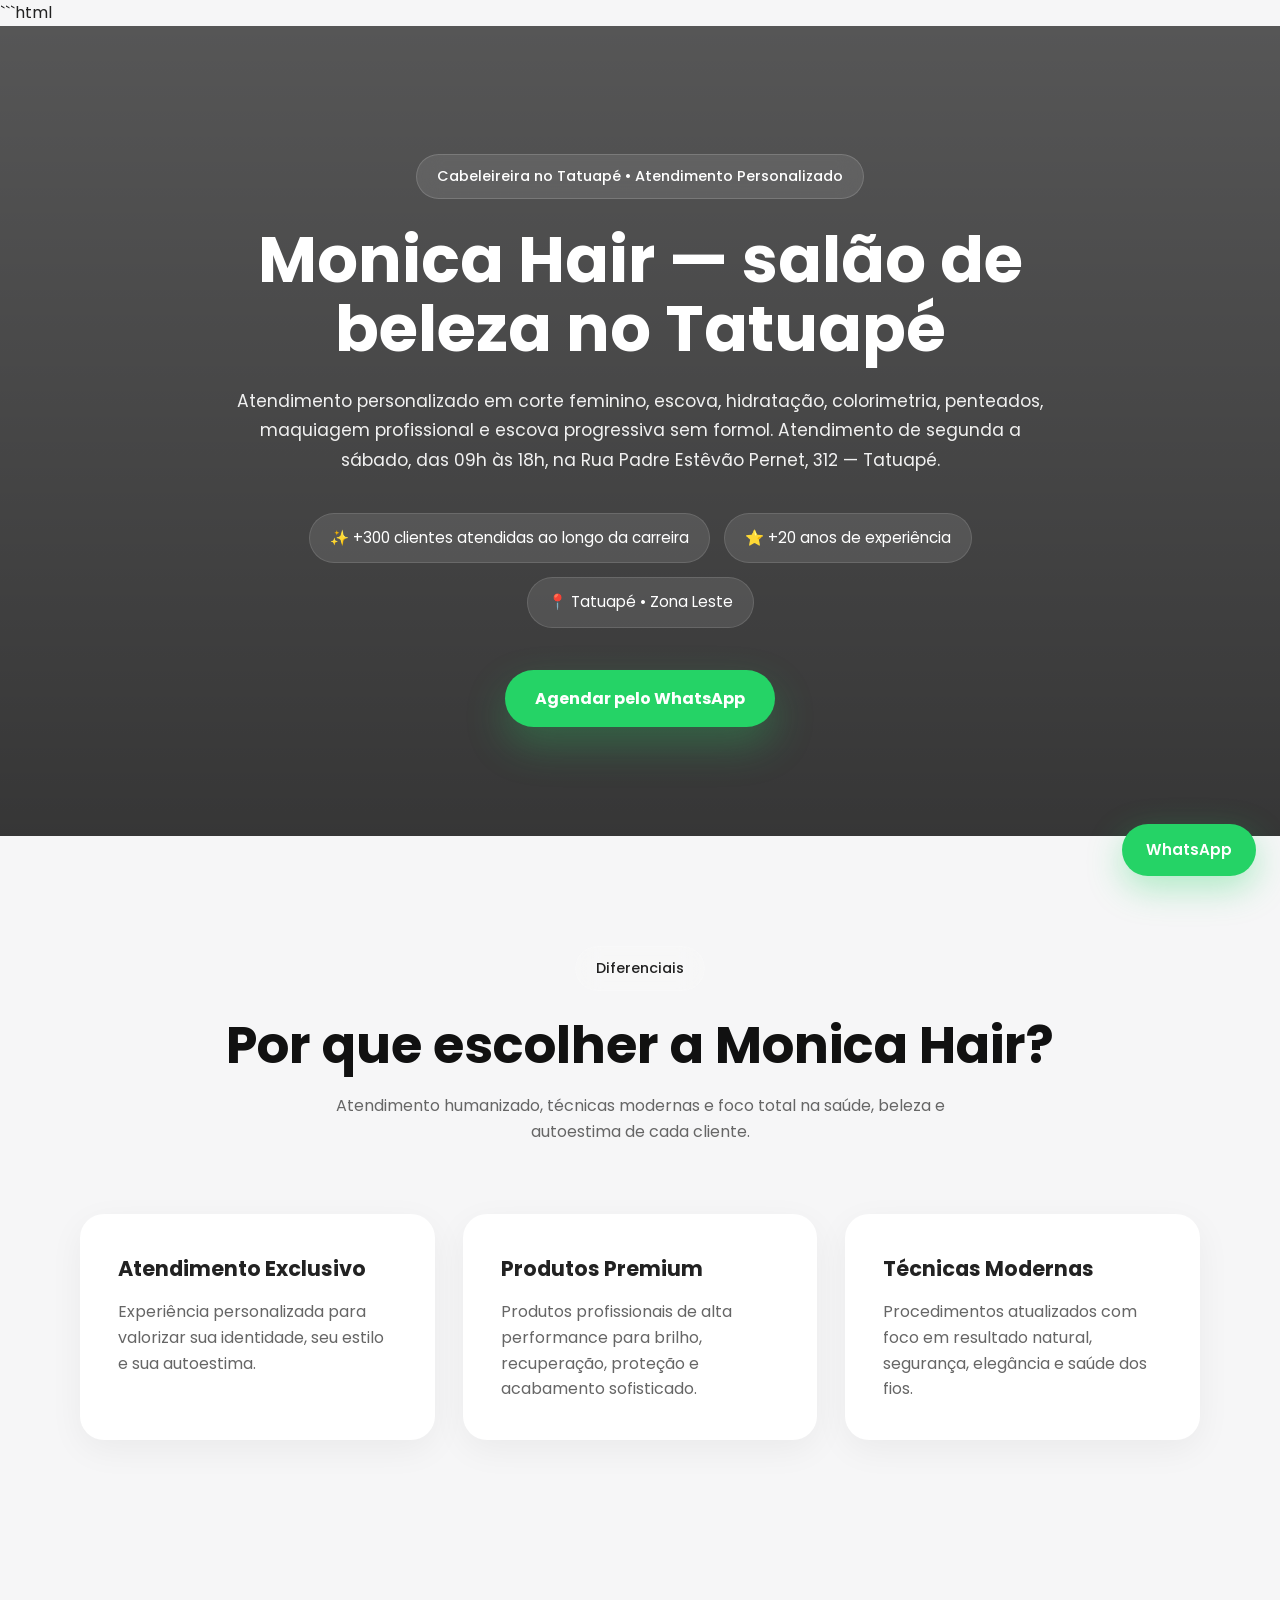
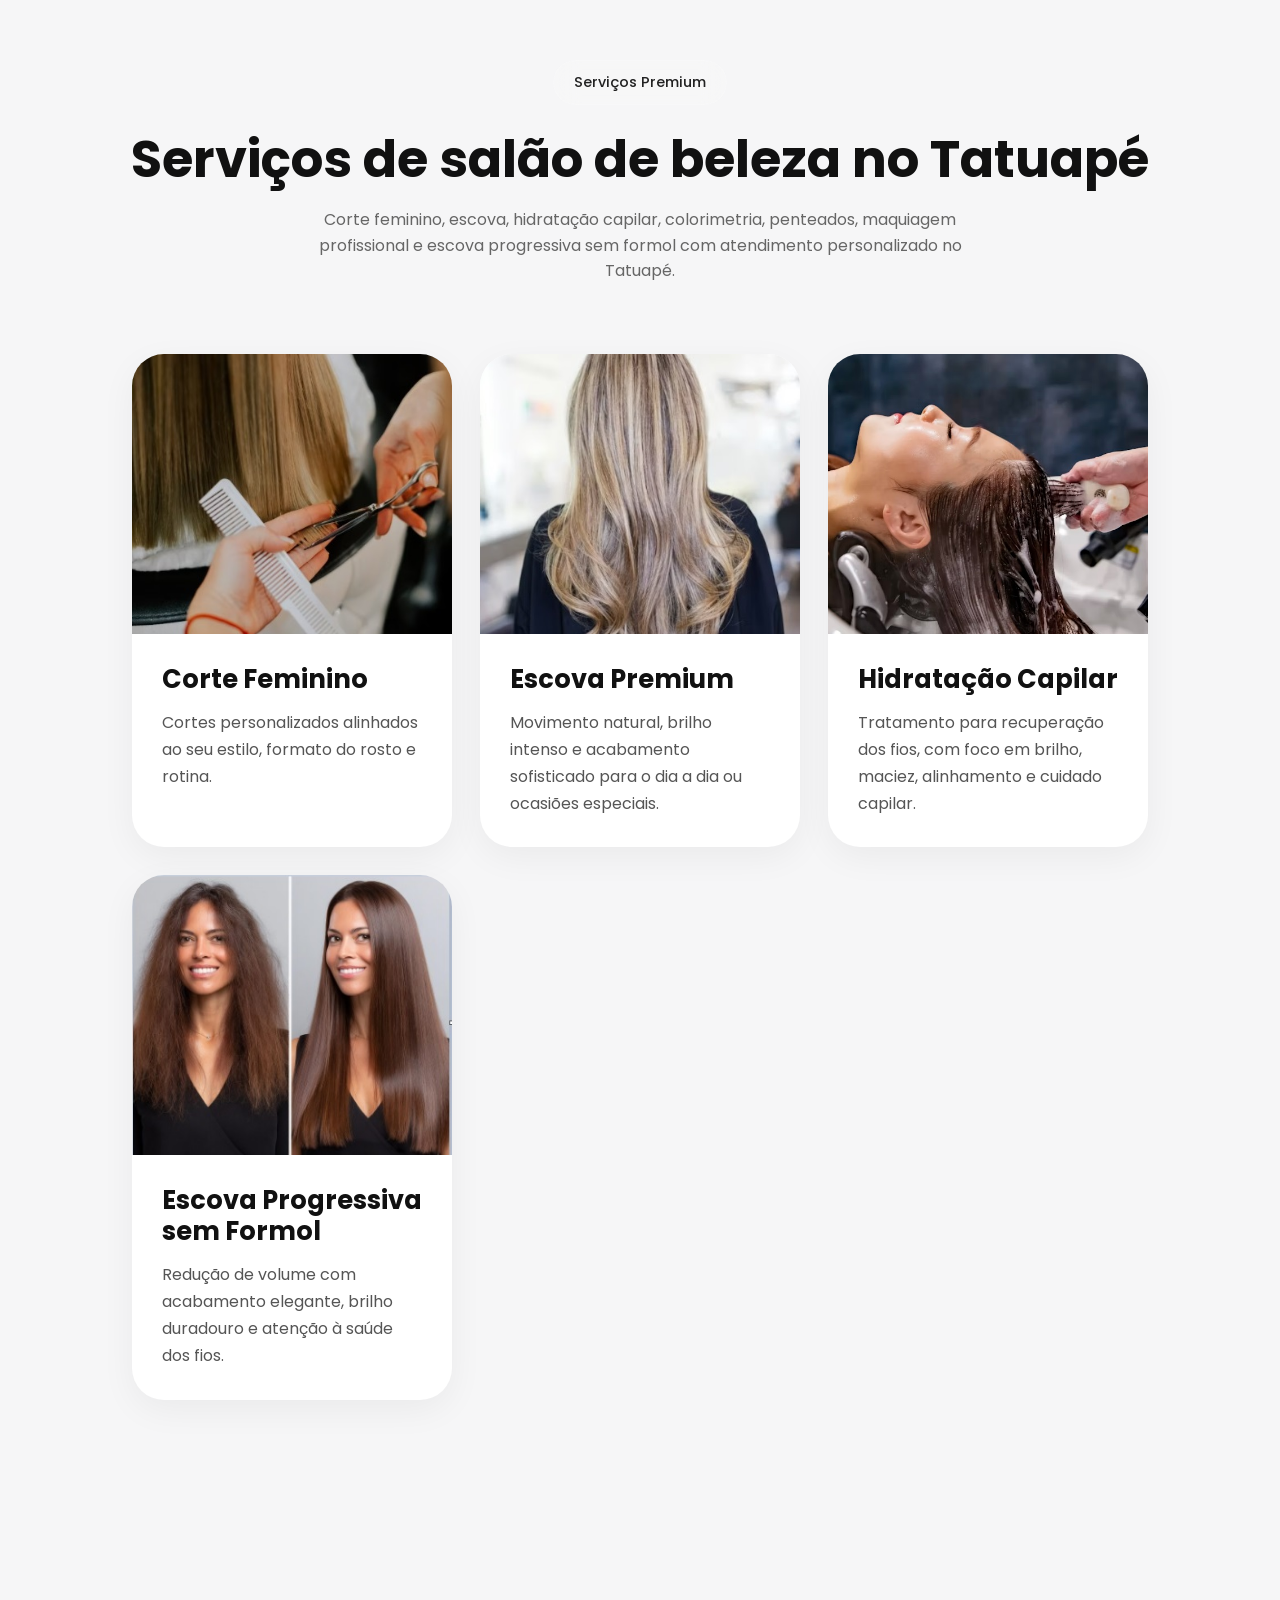
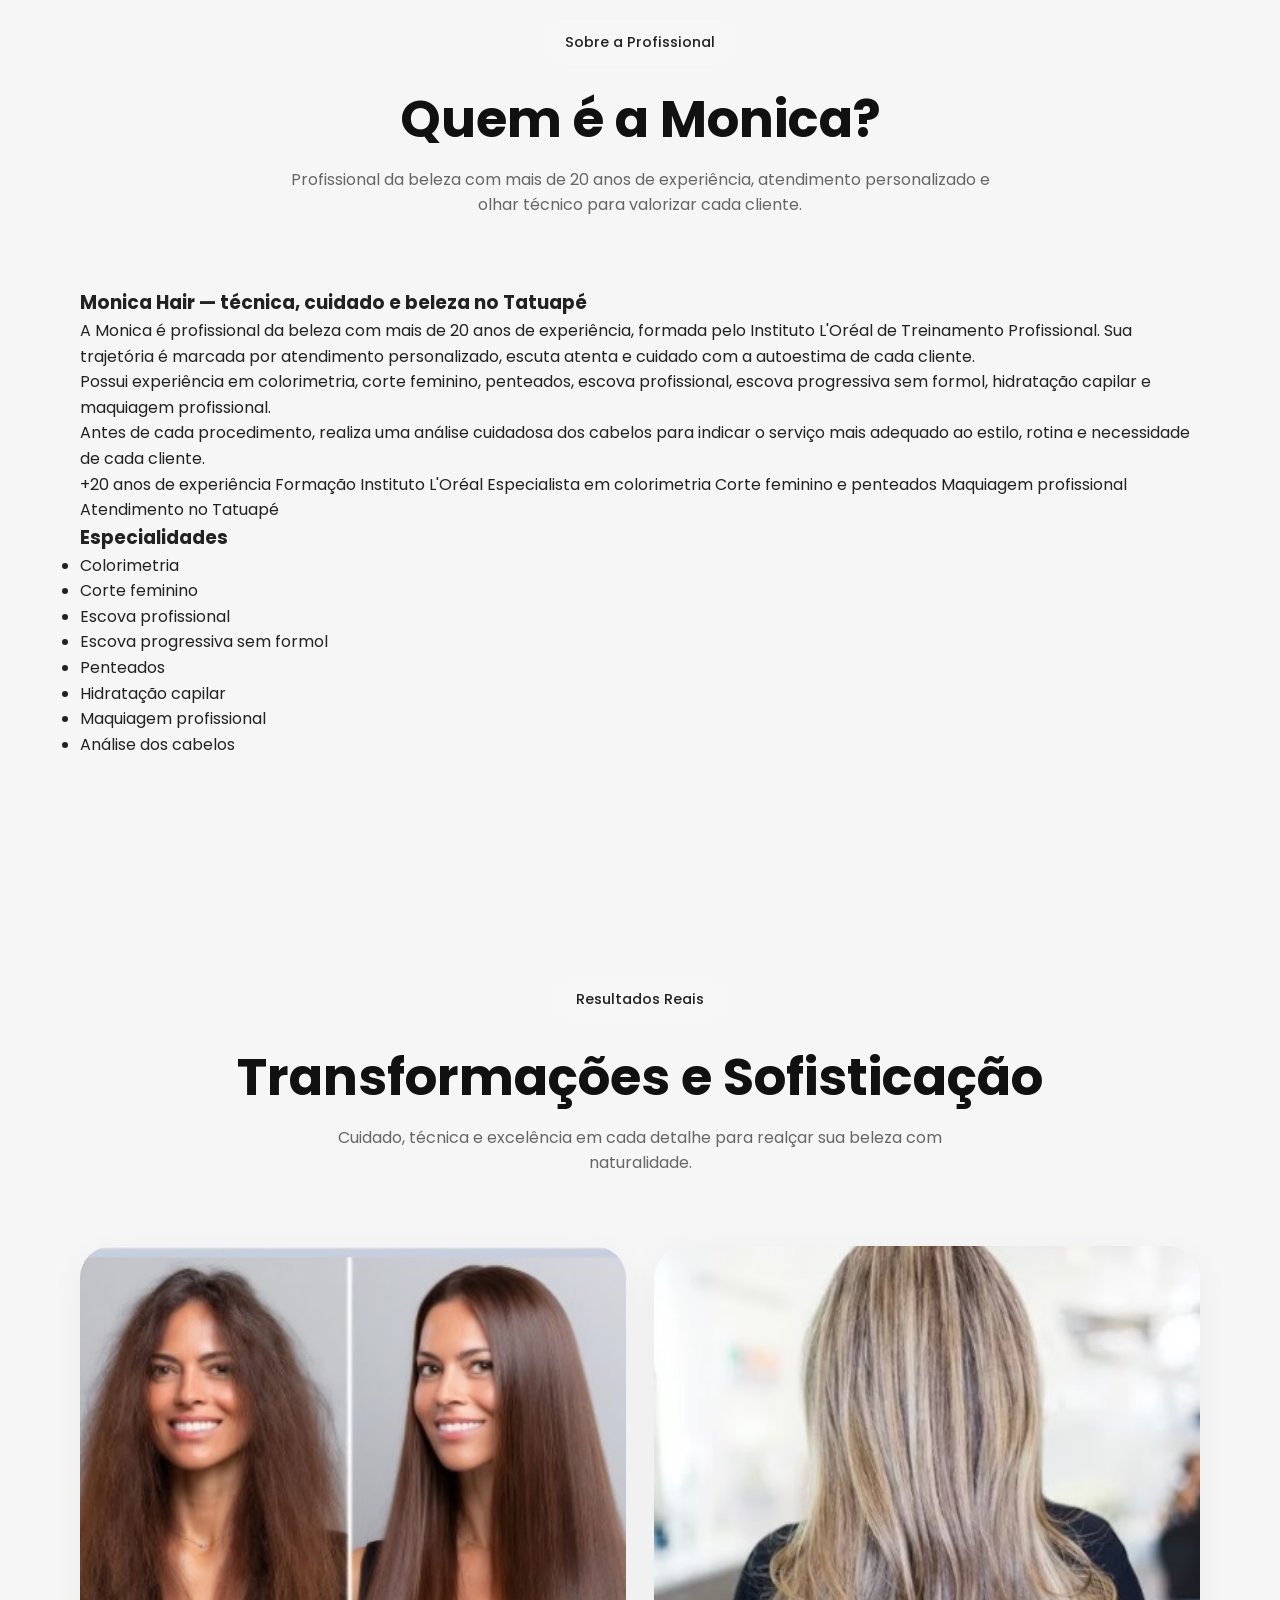
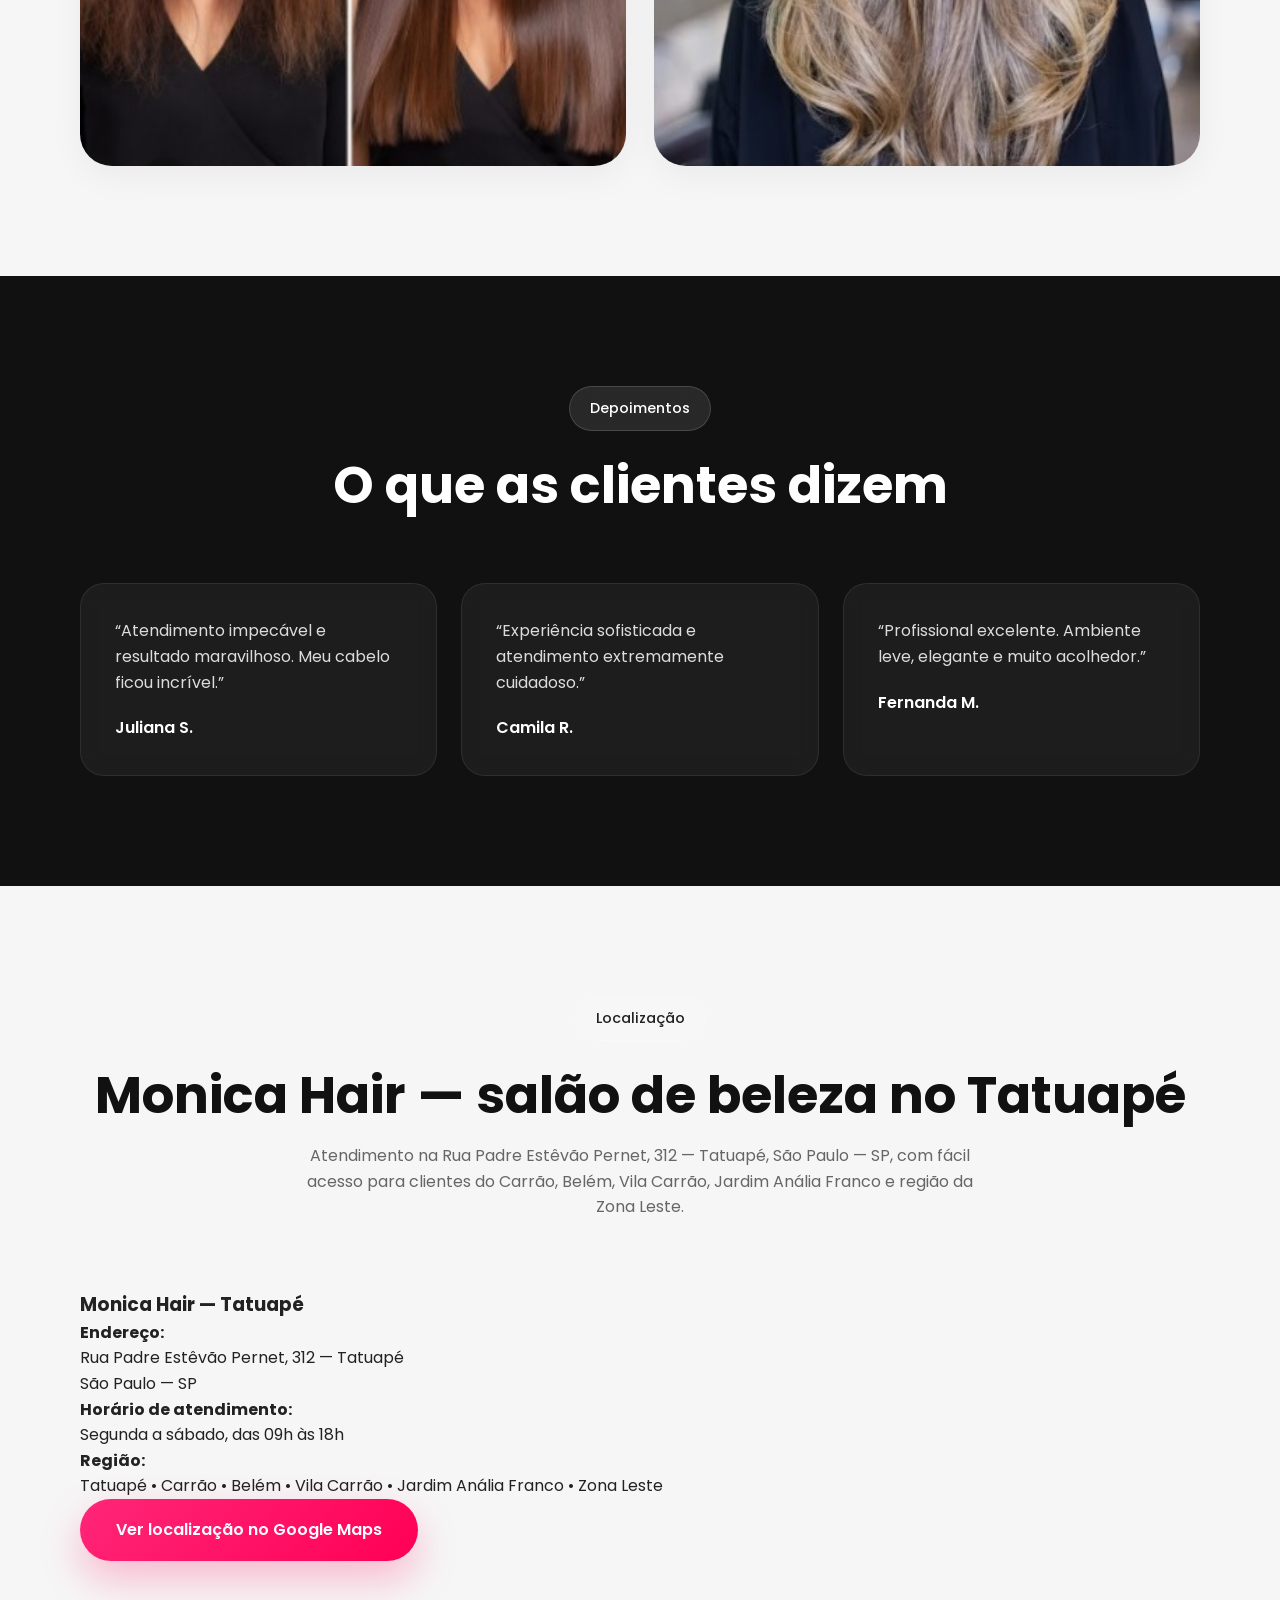
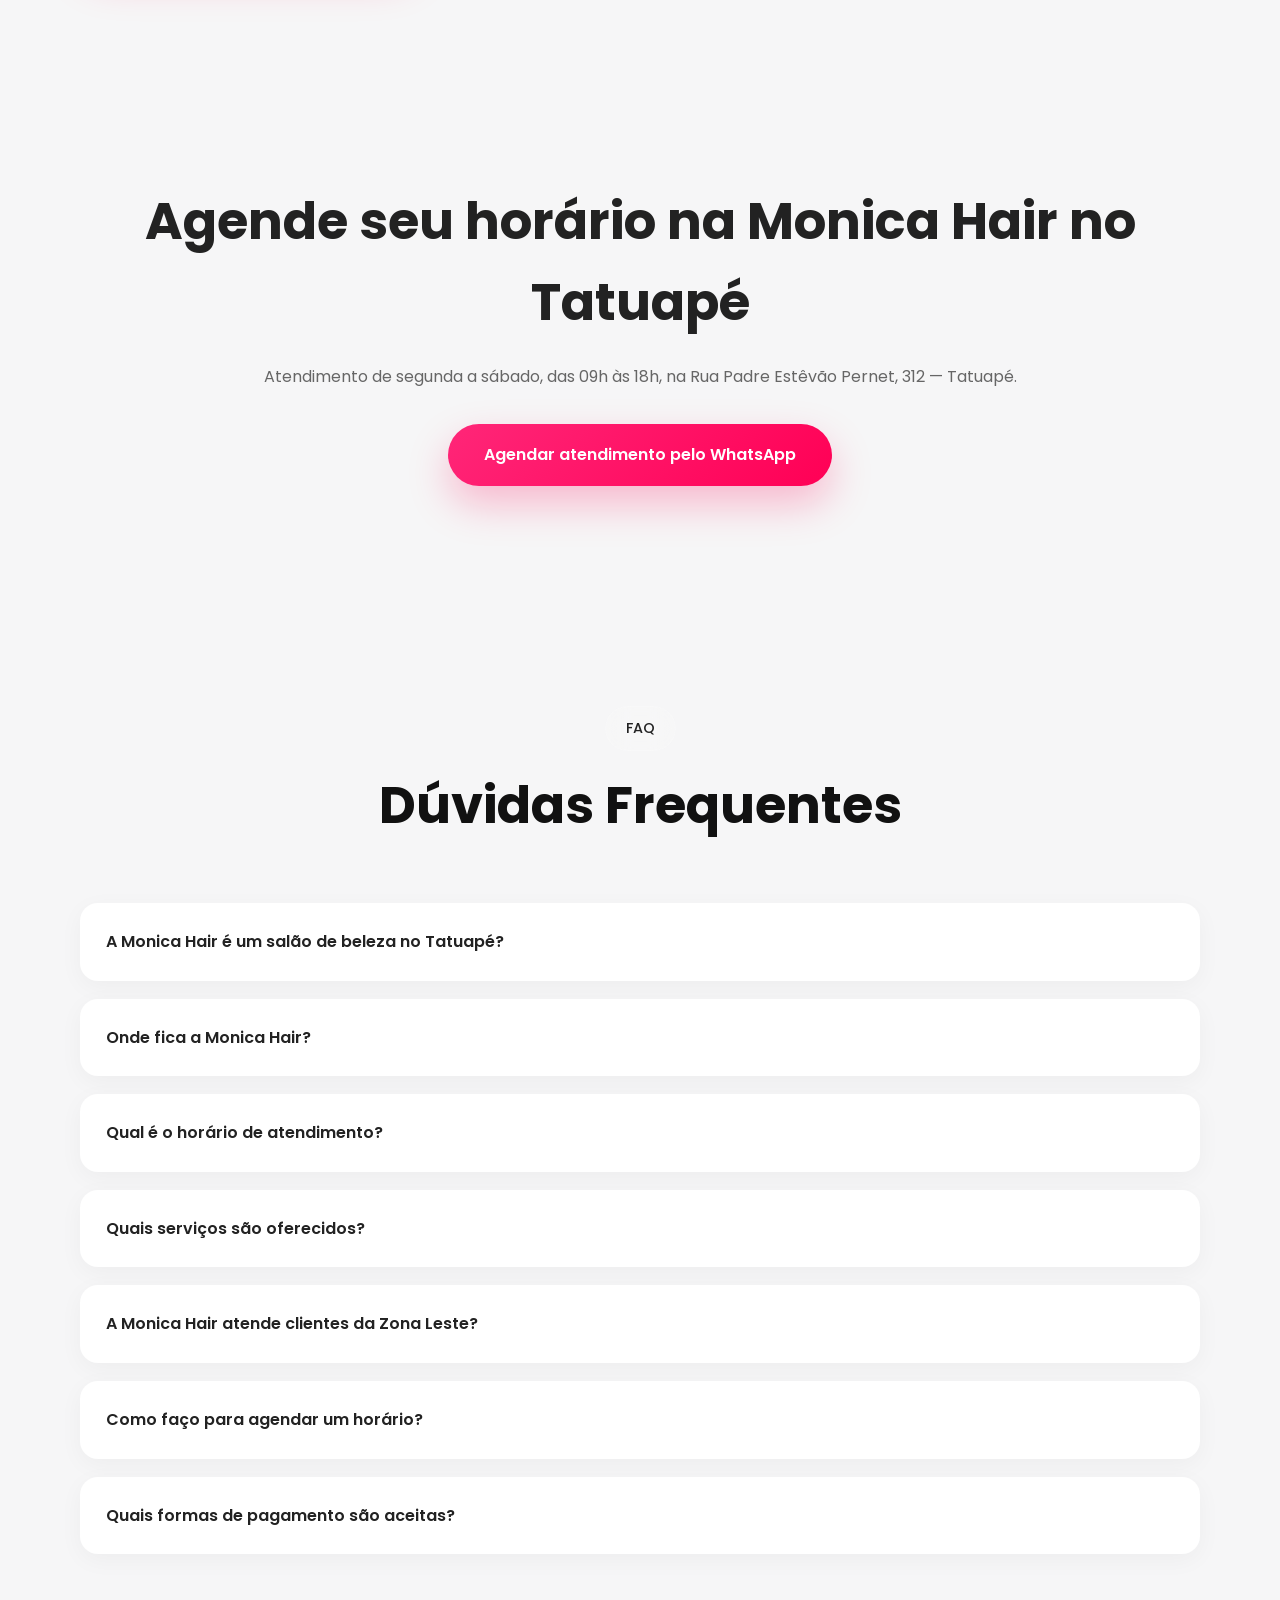
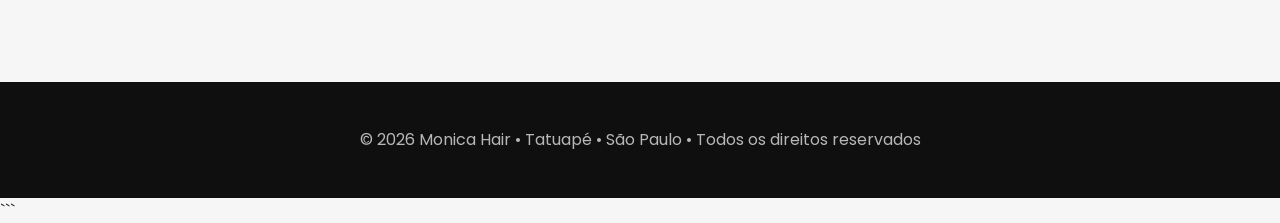
==== commit 0c24885a: "chore: trigger Vercel redeploy" ====
--- a/index.html
+++ b/index.html
@@ -8,19 +8,15 @@
 
   <title>Monica Hair | Salão de beleza no Tatuapé</title>
 
-  <meta
-    name="description"
-    content="Monica Hair: salão de beleza no Tatuapé com corte feminino, escova, hidratação capilar, colorimetria, penteados, maquiagem profissional e escova progressiva sem formol. Atendimento de segunda a sábado, das 09h às 18h, na Rua Padre Estêvão Pernet, 392 — Tatuapé."
-  />
+  <meta name="description"
+    content="Monica Hair: salão de beleza no Tatuapé com corte feminino, escova, hidratação capilar, colorimetria, penteados, maquiagem profissional e escova progressiva sem formol. Atendimento de segunda a sábado, das 09h às 18h, na Rua Padre Estêvão Pernet, 312 — Tatuapé." />
 
   <link rel="canonical" href="https://hair-by-monica.vercel.app/" />
 
   <!-- OPEN GRAPH -->
   <meta property="og:title" content="Monica Hair | Salão de beleza no Tatuapé" />
-  <meta
-    property="og:description"
-    content="Atendimento personalizado de segunda a sábado, das 09h às 18h, na Rua Padre Estêvão Pernet, 392 — Tatuapé. Agende pelo WhatsApp."
-  />
+  <meta property="og:description"
+    content="Atendimento personalizado de segunda a sábado, das 09h às 18h, na Rua Padre Estêvão Pernet, 312 — Tatuapé. Agende pelo WhatsApp." />
   <meta property="og:type" content="website" />
   <meta property="og:image" content="https://hair-by-monica.vercel.app/images/capa-social.jpg" />
   <meta property="og:url" content="https://hair-by-monica.vercel.app/" />
@@ -37,7 +33,7 @@
     "telephone": "+5511989687923",
     "address": {
       "@type": "PostalAddress",
-      "streetAddress": "Rua Padre Estêvão Pernet, 392",
+      "streetAddress": "Rua Padre Estêvão Pernet, 312",
       "addressLocality": "São Paulo",
       "addressRegion": "SP",
       "addressCountry": "BR",
@@ -61,10 +57,8 @@
   <!-- GOOGLE FONTS -->
   <link rel="preconnect" href="https://fonts.googleapis.com" />
   <link rel="preconnect" href="https://fonts.gstatic.com" crossorigin />
-  <link
-    href="https://fonts.googleapis.com/css2?family=Poppins:wght@300;400;500;600;700&display=swap"
-    rel="stylesheet"
-  />
+  <link href="https://fonts.googleapis.com/css2?family=Poppins:wght@300;400;500;600;700&display=swap"
+    rel="stylesheet" />
 
   <!-- CSS -->
   <link rel="stylesheet" href="css/style.css" />
@@ -76,13 +70,8 @@
 <body>
 
   <!-- WHATSAPP FLOAT -->
-  <a
-    href="https://wa.me/5511989687923?text=Olá,%20Monica!%20Gostaria%20de%20agendar%20um%20horário%20na%20Monica%20Hair."
-    class="whatsapp-float"
-    target="_blank"
-    rel="noopener noreferrer"
-    aria-label="Agendar atendimento pelo WhatsApp"
-  >
+  <a href="https://wa.me/5511989687923?text=Olá,%20Monica!%20Gostaria%20de%20agendar%20um%20horário%20na%20Monica%20Hair."
+    class="whatsapp-float" target="_blank" rel="noopener noreferrer" aria-label="Agendar atendimento pelo WhatsApp">
     WhatsApp
   </a>
 
@@ -103,7 +92,7 @@
         Atendimento personalizado em corte feminino, escova, hidratação,
         colorimetria, penteados, maquiagem profissional e escova progressiva
         sem formol. Atendimento de segunda a sábado, das 09h às 18h,
-        na Rua Padre Estêvão Pernet, 392 — Tatuapé.
+        na Rua Padre Estêvão Pernet, 312 — Tatuapé.
       </p>
 
       <div class="hero-infos">
@@ -113,12 +102,9 @@
       </div>
 
       <div class="hero-buttons">
-        <a
-          class="btn-whatsapp"
+        <a class="btn-whatsapp"
           href="https://wa.me/5511989687923?text=Olá,%20Monica!%20Gostaria%20de%20agendar%20um%20horário%20na%20Monica%20Hair.%20Meu%20nome%20é%20____%20e%20tenho%20interesse%20em%20____."
-          target="_blank"
-          rel="noopener noreferrer"
-        >
+          target="_blank" rel="noopener noreferrer">
           Agendar pelo WhatsApp
         </a>
       </div>
@@ -187,11 +173,8 @@
         <div class="services-grid">
           <!-- CORTE -->
           <article class="service-card">
-            <img
-              src="images/corte-feminino.jpg"
-              alt="Corte feminino no salão de beleza Monica Hair no Tatuapé"
-              loading="lazy"
-            />
+            <img src="images/corte-feminino.jpg" alt="Corte feminino no salão de beleza Monica Hair no Tatuapé"
+              loading="lazy" />
 
             <div class="card-content">
               <h3>Corte Feminino</h3>
@@ -204,11 +187,7 @@
 
           <!-- ESCOVA -->
           <article class="service-card">
-            <img
-              src="images/escova-premium.jpg"
-              alt="Escova profissional no Tatuapé na Monica Hair"
-              loading="lazy"
-            />
+            <img src="images/escova-premium.jpg" alt="Escova profissional no Tatuapé na Monica Hair" loading="lazy" />
 
             <div class="card-content">
               <h3>Escova Premium</h3>
@@ -221,11 +200,8 @@
 
           <!-- HIDRATAÇÃO -->
           <article class="service-card">
-            <img
-              src="images/hidratacao-premium.jpg"
-              alt="Hidratação capilar no Tatuapé na Monica Hair"
-              loading="lazy"
-            />
+            <img src="images/hidratacao-premium.jpg" alt="Hidratação capilar no Tatuapé na Monica Hair"
+              loading="lazy" />
 
             <div class="card-content">
               <h3>Hidratação Capilar</h3>
@@ -238,11 +214,8 @@
 
           <!-- PROGRESSIVA -->
           <article class="service-card">
-            <img
-              src="images/alisamento-perfeito.jpg"
-              alt="Escova progressiva sem formol no Tatuapé na Monica Hair"
-              loading="lazy"
-            />
+            <img src="images/alisamento-perfeito.jpg" alt="Escova progressiva sem formol no Tatuapé na Monica Hair"
+              loading="lazy" />
 
             <div class="card-content">
               <h3>Escova Progressiva sem Formol</h3>
@@ -337,19 +310,12 @@
 
         <div class="resultados-grid">
           <article class="resultado-card">
-            <img
-              src="images/alisamento-perfeito.jpg"
-              alt="Resultado de escova progressiva sem formol no Tatuapé"
-              loading="lazy"
-            />
+            <img src="images/alisamento-perfeito.jpg" alt="Resultado de escova progressiva sem formol no Tatuapé"
+              loading="lazy" />
           </article>
 
           <article class="resultado-card">
-            <img
-              src="images/escova-premium.jpg"
-              alt="Resultado de escova profissional no Tatuapé"
-              loading="lazy"
-            />
+            <img src="images/escova-premium.jpg" alt="Resultado de escova profissional no Tatuapé" loading="lazy" />
           </article>
         </div>
       </div>
@@ -402,7 +368,7 @@
           <h2>Monica Hair — salão de beleza no Tatuapé</h2>
 
           <p>
-            Atendimento na Rua Padre Estêvão Pernet, 392 — Tatuapé,
+            Atendimento na Rua Padre Estêvão Pernet, 312 — Tatuapé,
             São Paulo — SP, com fácil acesso para clientes do Carrão,
             Belém, Vila Carrão, Jardim Anália Franco e região da Zona Leste.
           </p>
@@ -413,7 +379,7 @@
 
           <p>
             <strong>Endereço:</strong><br />
-            Rua Padre Estêvão Pernet, 392 — Tatuapé<br />
+            Rua Padre Estêvão Pernet, 312 — Tatuapé<br />
             São Paulo — SP
           </p>
 
@@ -427,12 +393,9 @@
             Tatuapé • Carrão • Belém • Vila Carrão • Jardim Anália Franco • Zona Leste
           </p>
 
-          <a
-            class="cta"
-            href="https://www.google.com/maps/search/?api=1&query=Rua%20Padre%20Est%C3%AAv%C3%A3o%20Pernet%20392%20Tatuap%C3%A9%20S%C3%A3o%20Paulo%20SP"
-            target="_blank"
-            rel="noopener noreferrer"
-          >
+          <a class="cta"
+            href="https://www.google.com/maps/search/?api=1&query=Rua%20Padre%20Est%C3%AAv%C3%A3o%20Pernet%20312%20Tatuap%C3%A9%20S%C3%A3o%20Paulo%20SP"
+            target="_blank" rel="noopener noreferrer">
             Ver localização no Google Maps
           </a>
         </div>
@@ -446,15 +409,11 @@
 
         <p>
           Atendimento de segunda a sábado, das 09h às 18h,
-          na Rua Padre Estêvão Pernet, 392 — Tatuapé.
+          na Rua Padre Estêvão Pernet, 312 — Tatuapé.
         </p>
 
-        <a
-          href="https://wa.me/5511989687923?text=Olá,%20Monica!%20Gostaria%20de%20agendar%20um%20horário%20na%20Monica%20Hair."
-          class="cta"
-          target="_blank"
-          rel="noopener noreferrer"
-        >
+        <a href="https://wa.me/5511989687923?text=Olá,%20Monica!%20Gostaria%20de%20agendar%20um%20horário%20na%20Monica%20Hair."
+          class="cta" target="_blank" rel="noopener noreferrer">
           Agendar atendimento pelo WhatsApp
         </a>
       </div>
@@ -483,7 +442,7 @@
           <summary>Onde fica a Monica Hair?</summary>
 
           <p>
-            A Monica Hair fica na Rua Padre Estêvão Pernet, 392 — Tatuapé,
+            A Monica Hair fica na Rua Padre Estêvão Pernet, 312 — Tatuapé,
             São Paulo — SP, com fácil acesso para Carrão, Belém,
             Vila Carrão e Jardim Anália Franco.
           </p>
@@ -549,4 +508,4 @@
 </body>
 
 </html>
-```
+```
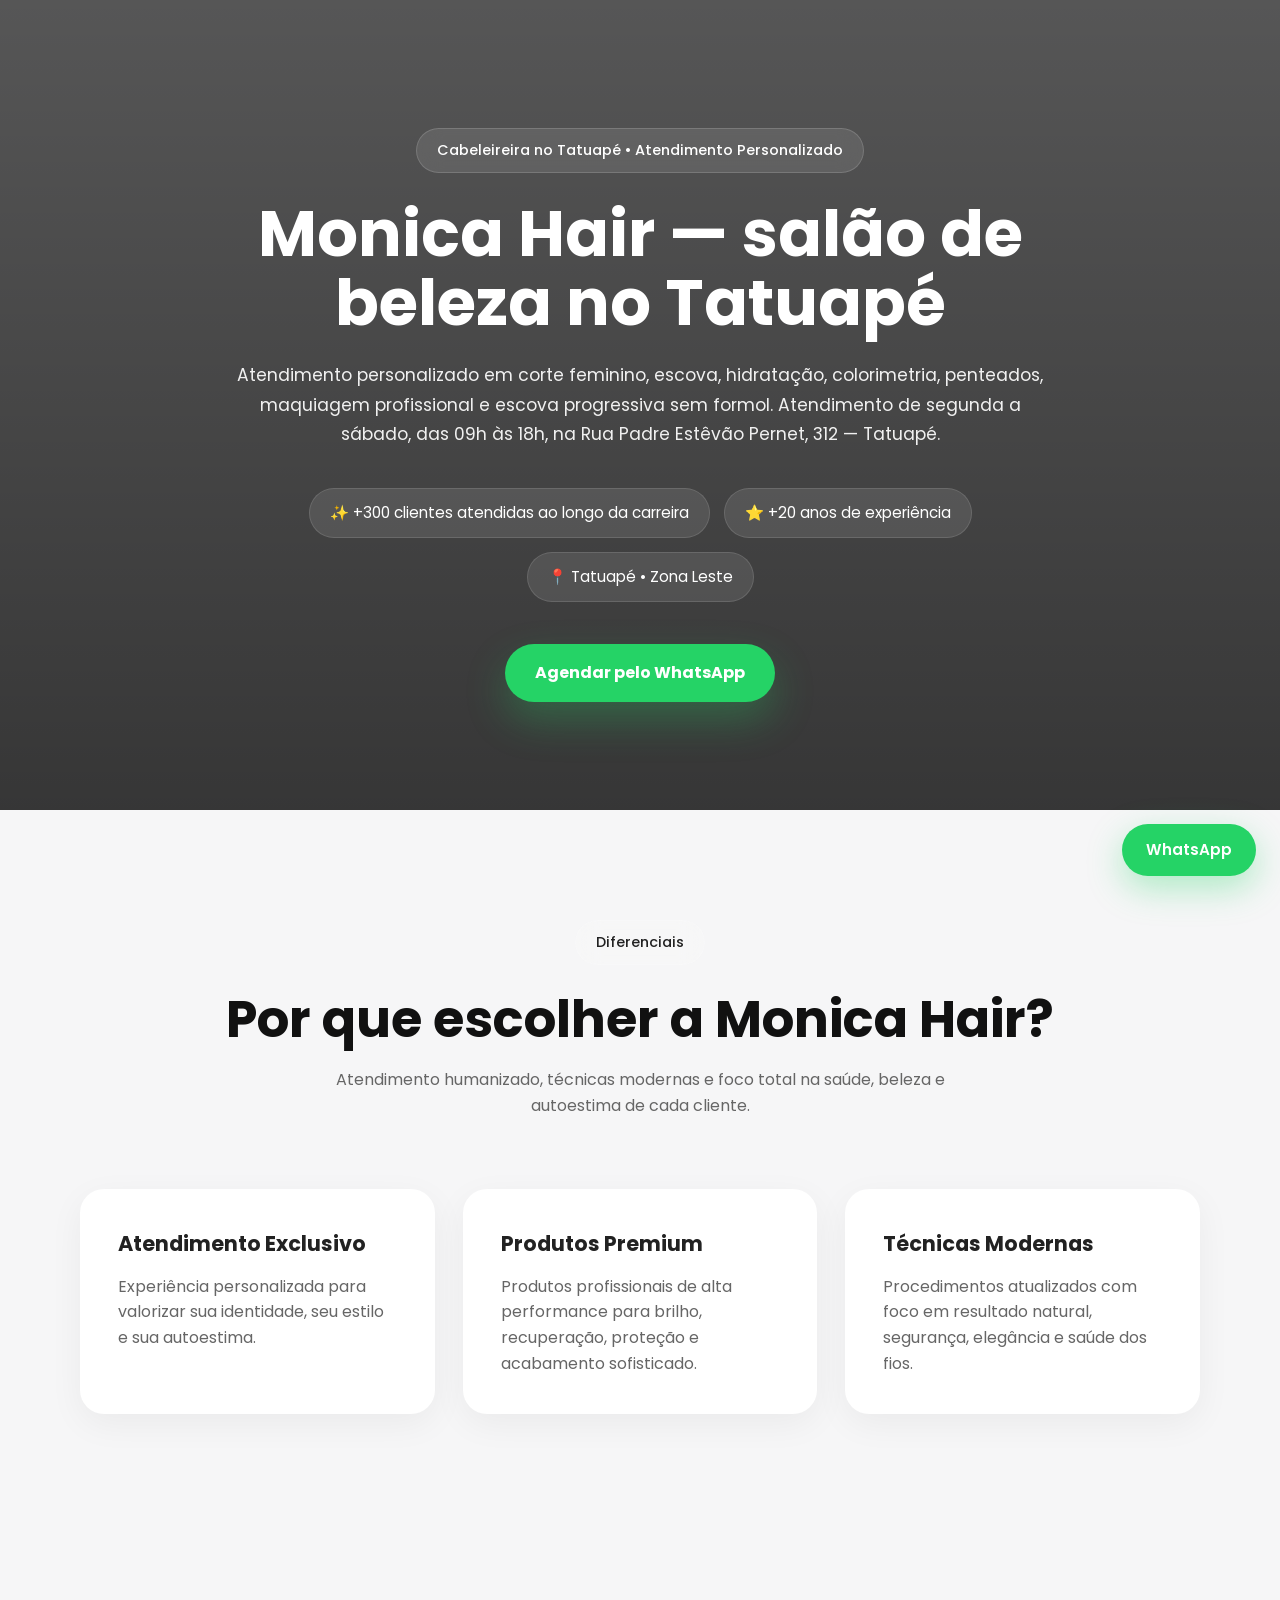
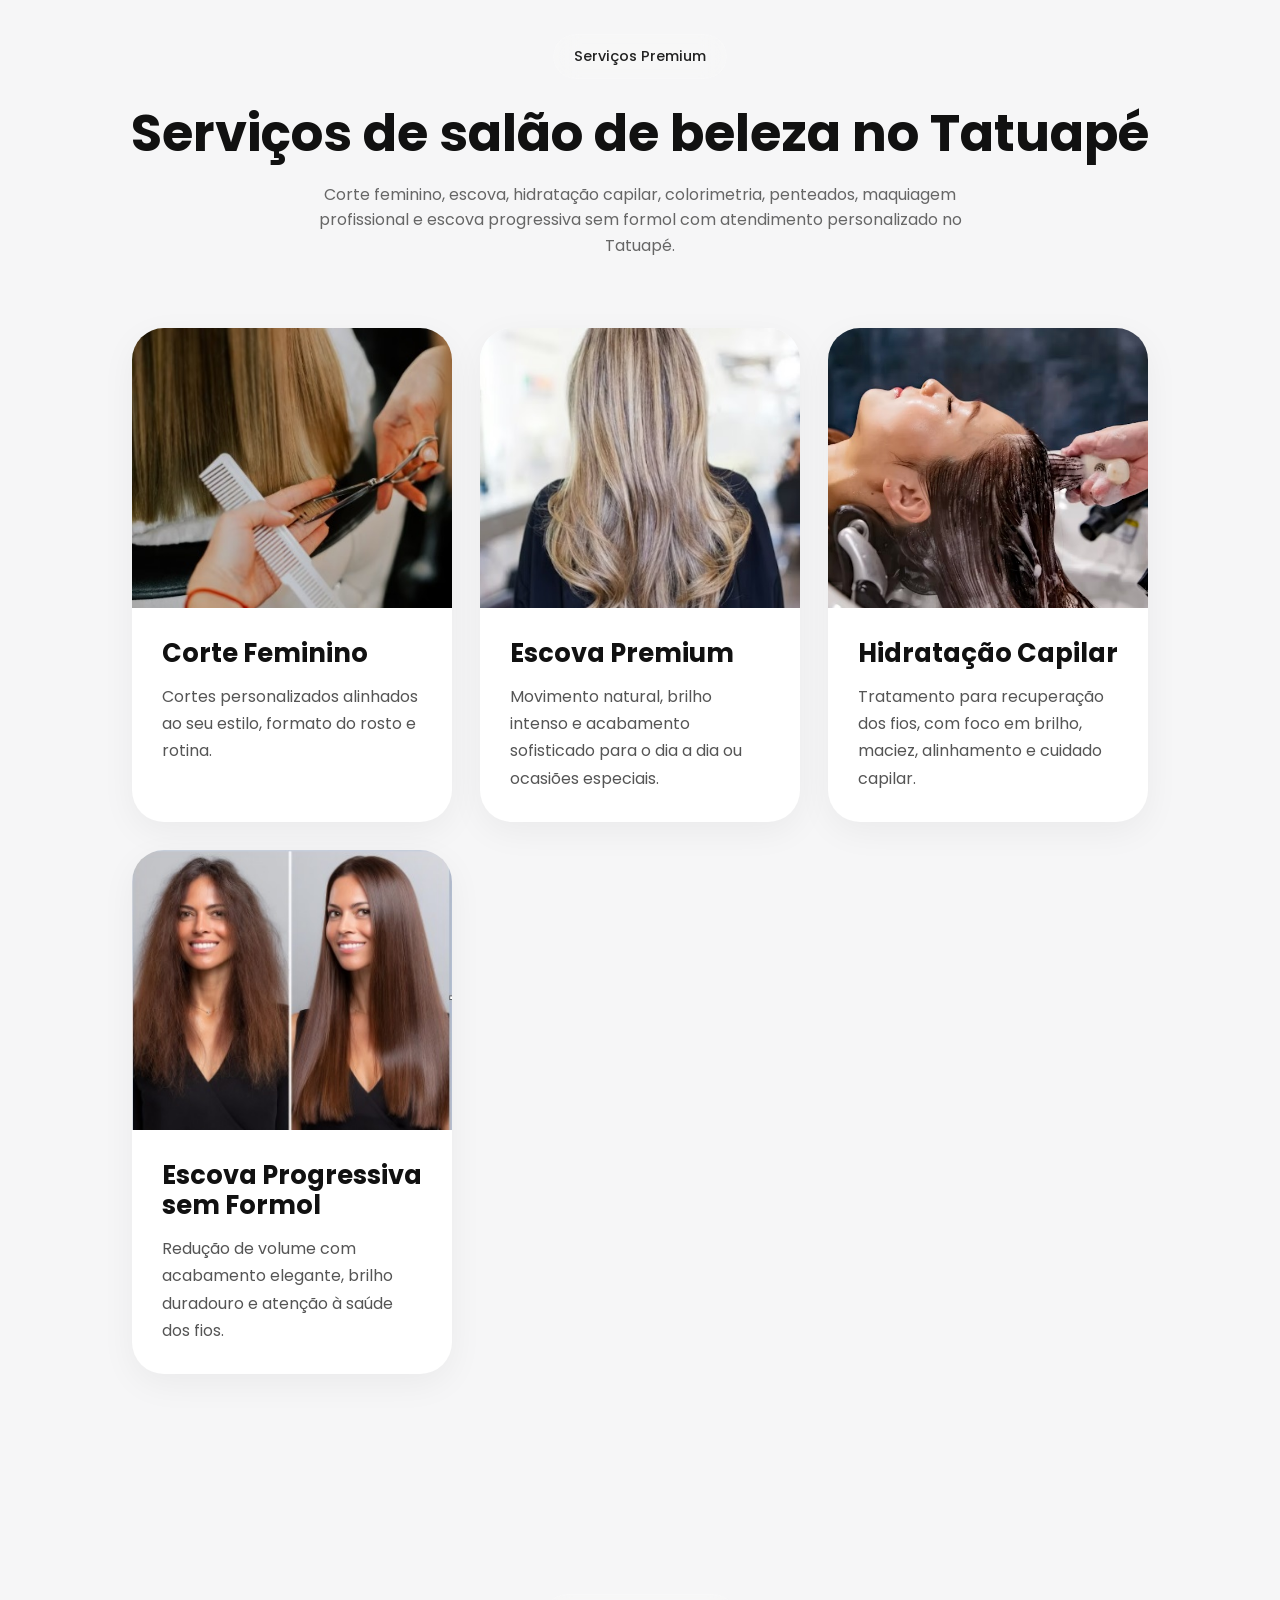
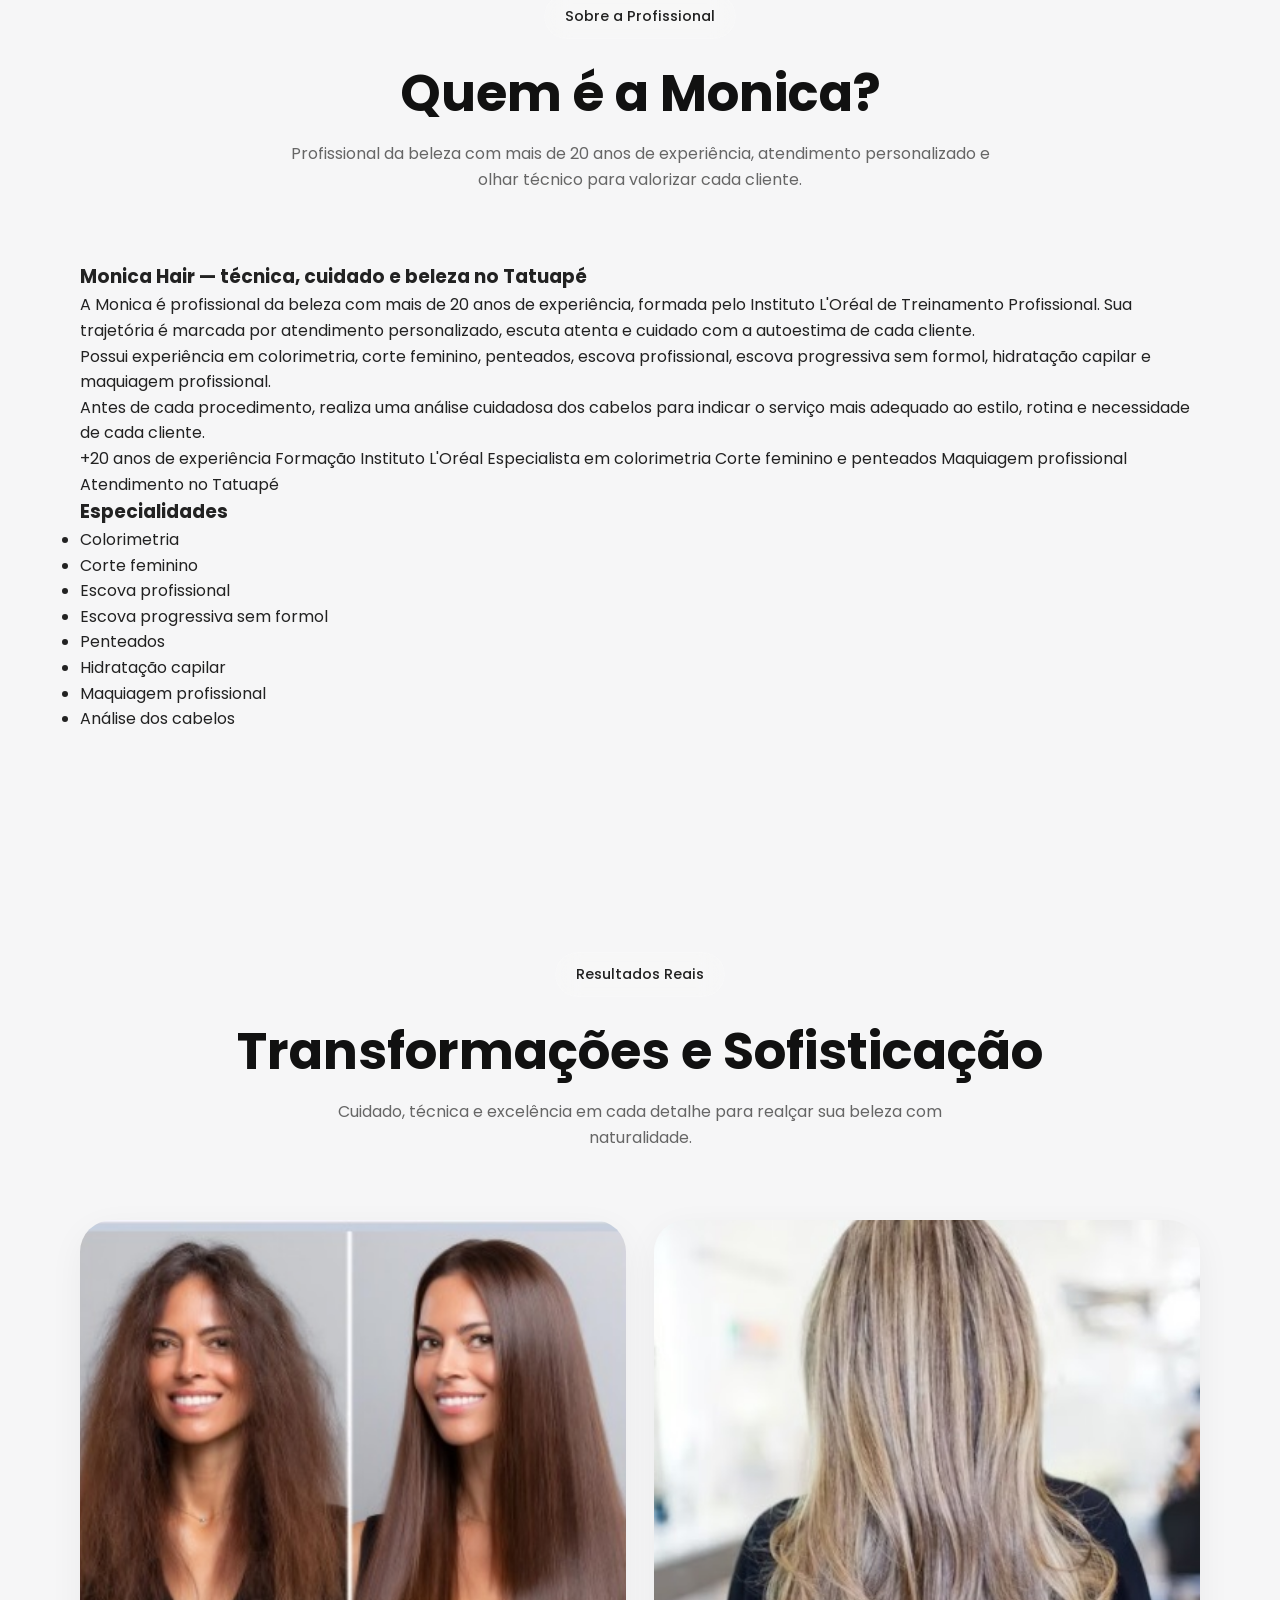
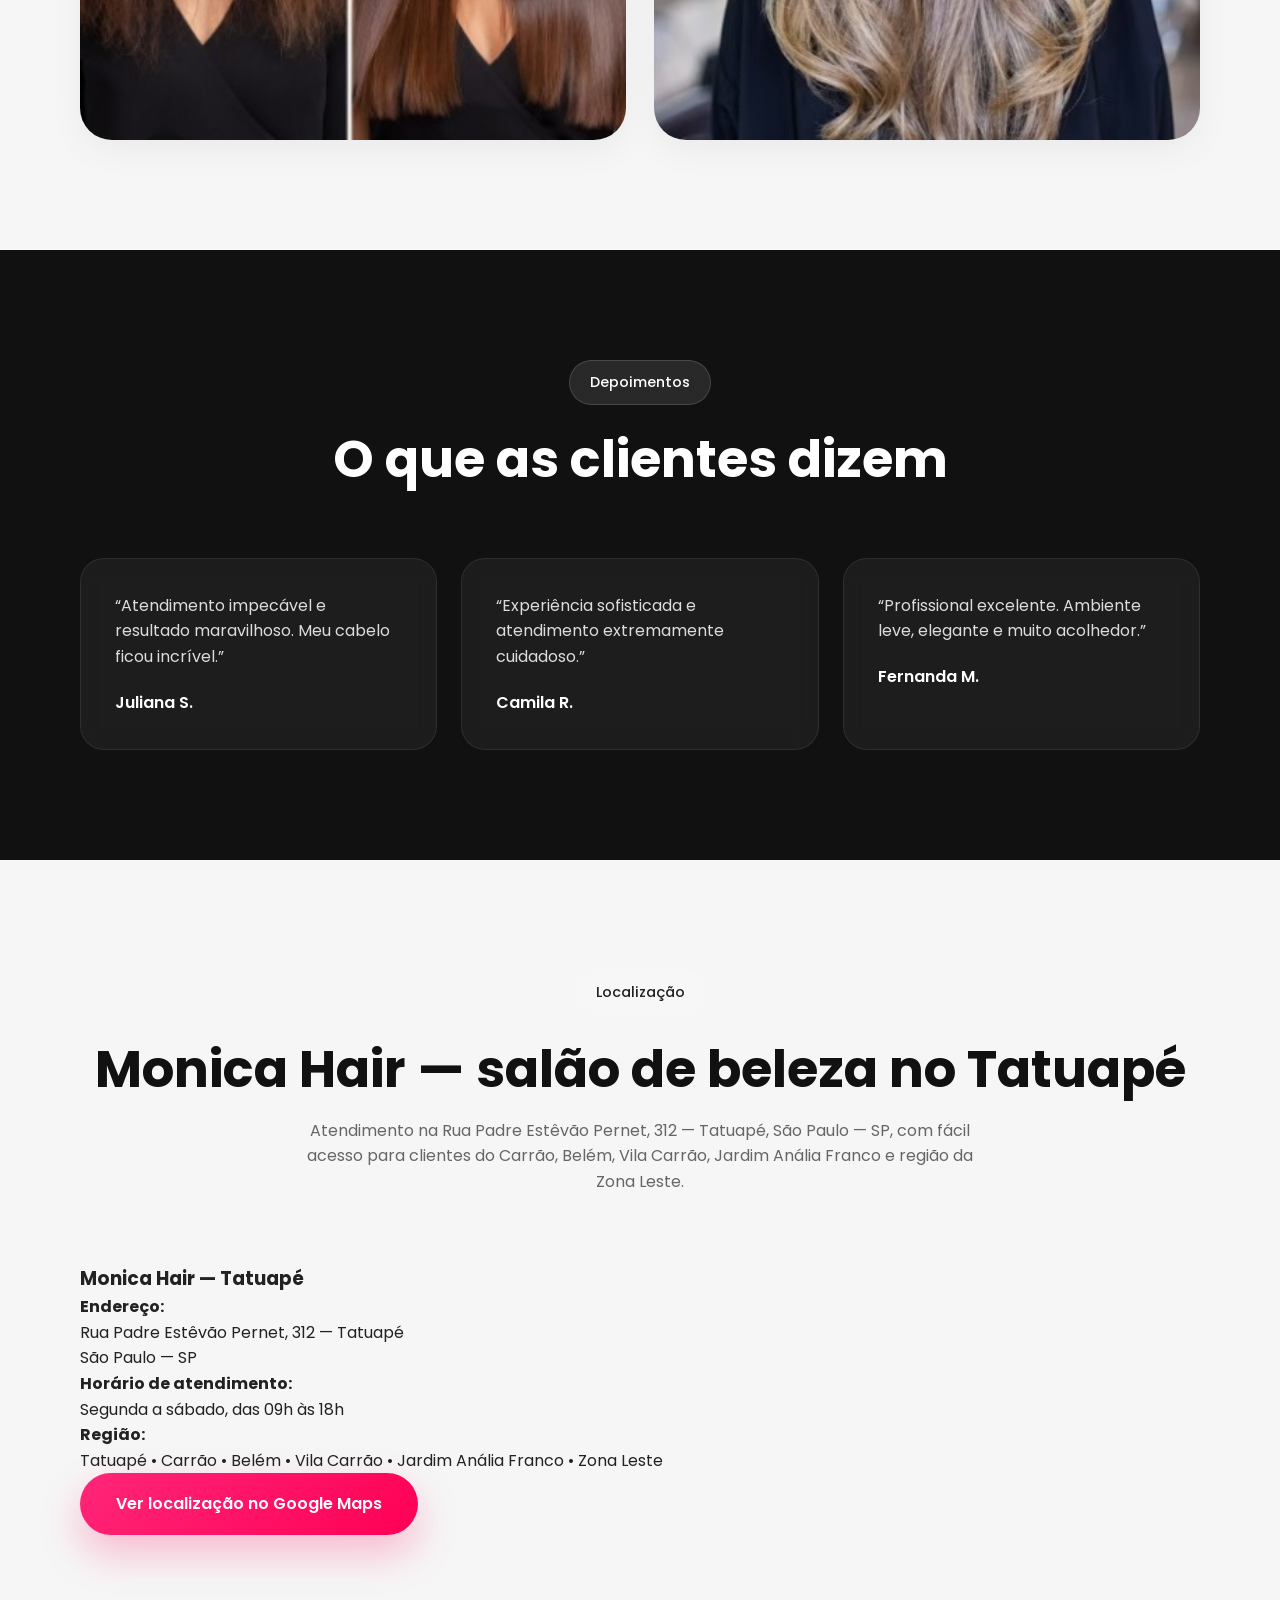
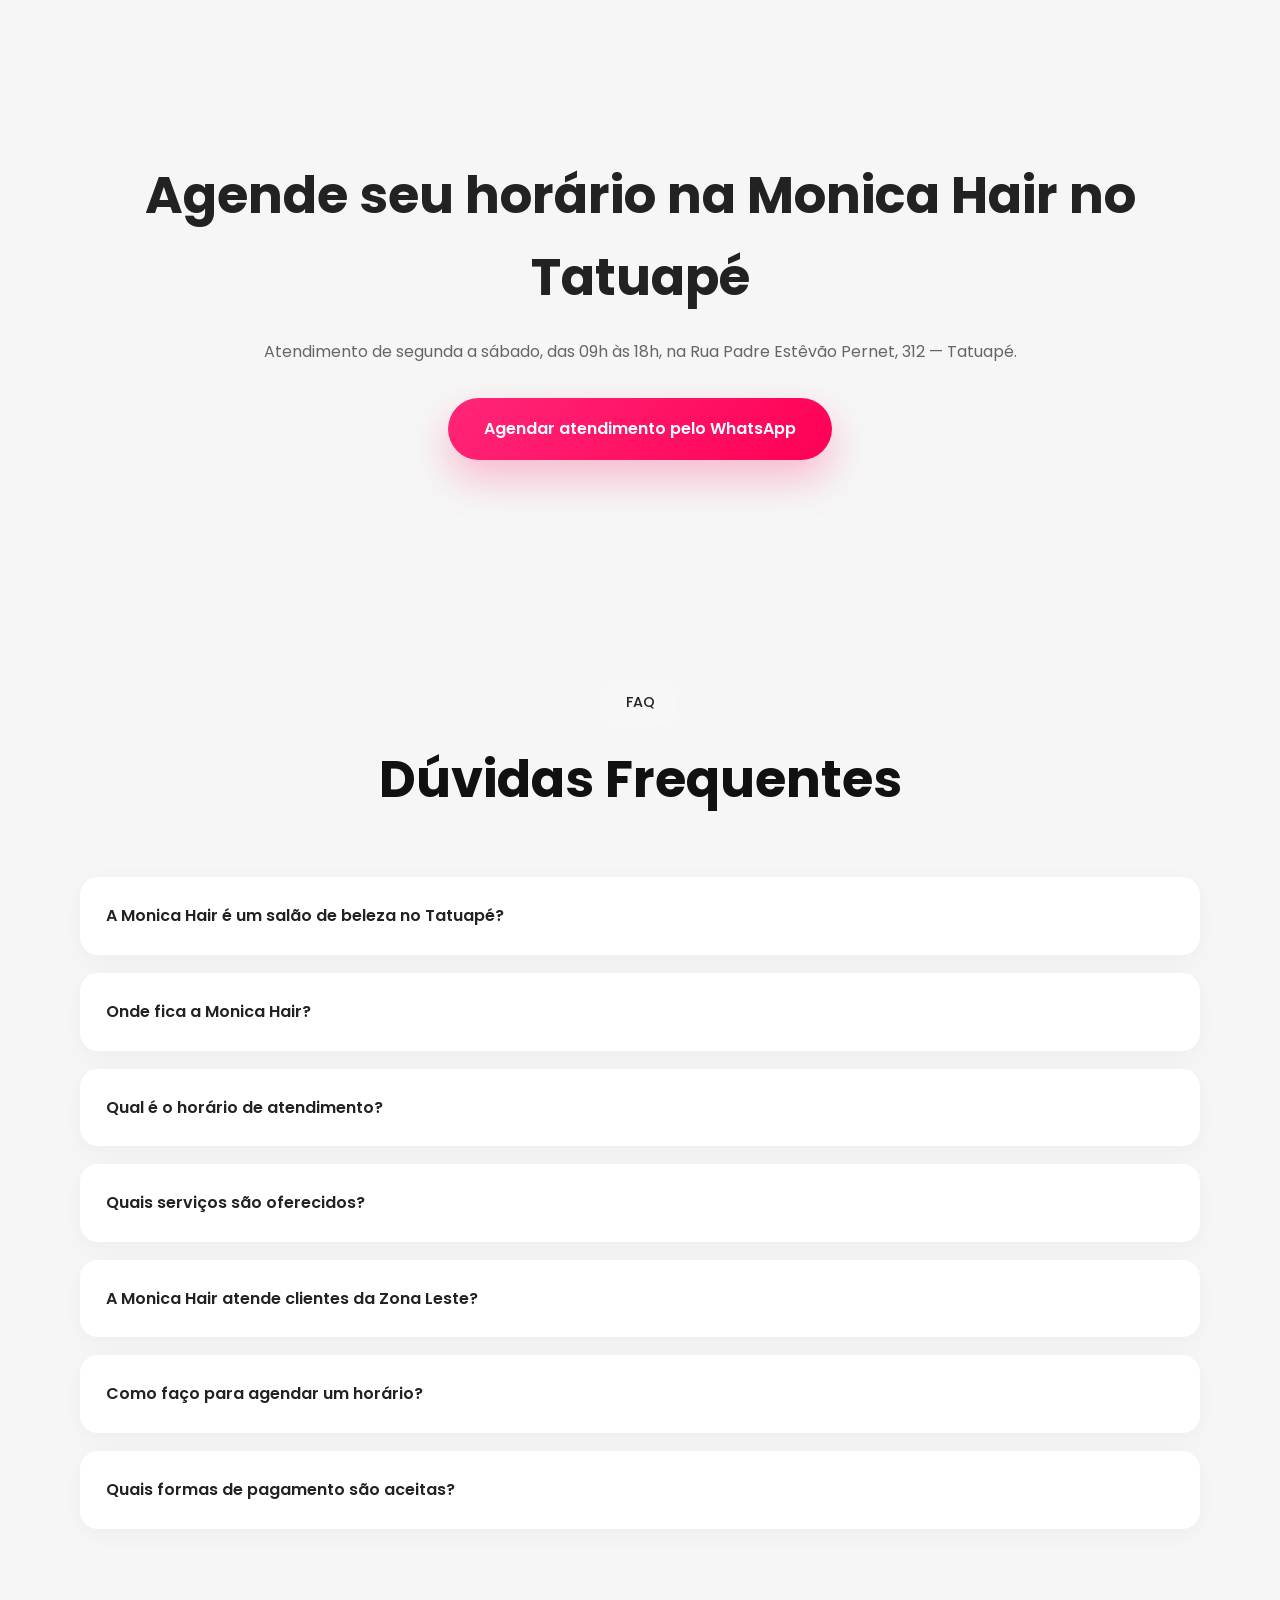
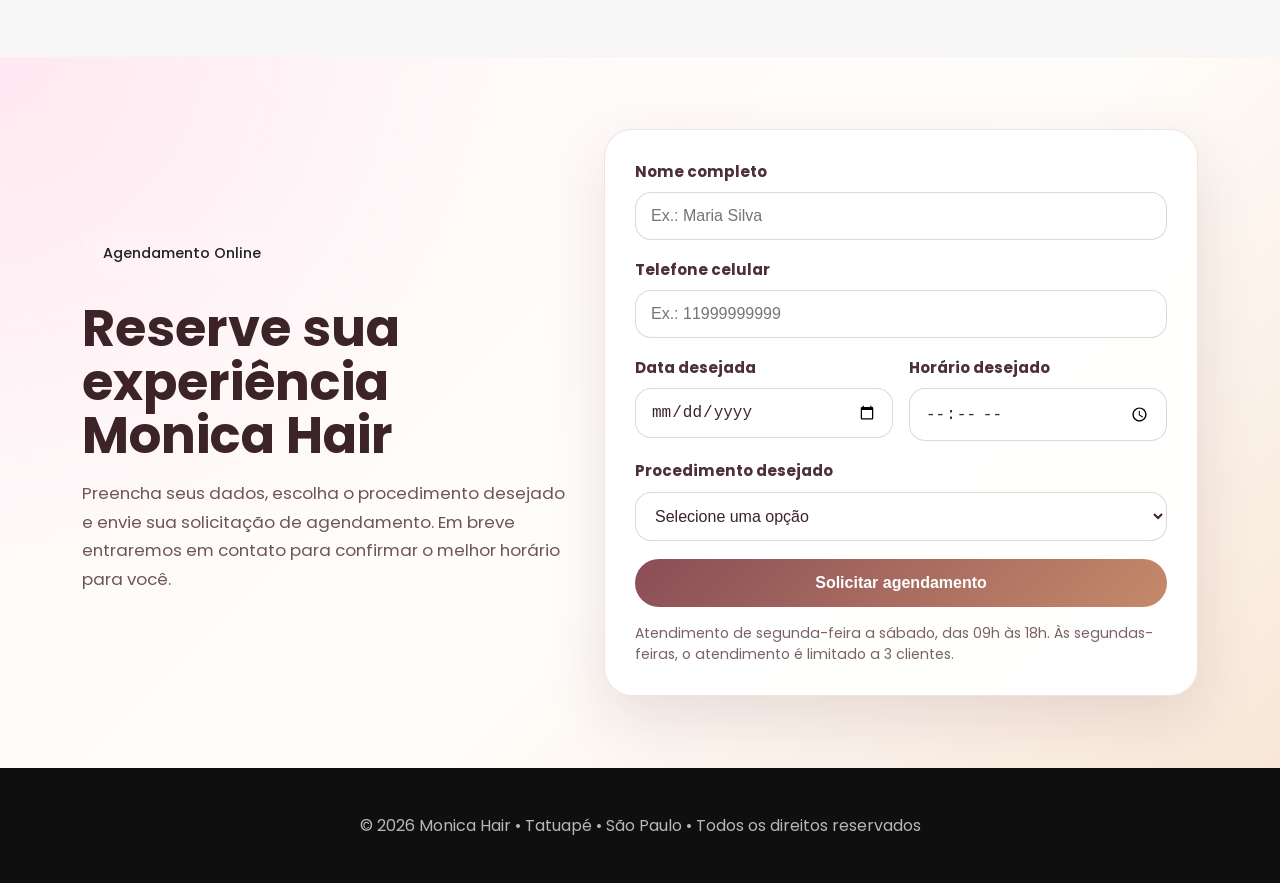
==== commit 81aa20d7: "feat: add scheduling integration and update Monica Hair page" ====
--- a/index.html
+++ b/index.html
@@ -1,4 +1,3 @@
-```html
 <!DOCTYPE html>
 <html lang="pt-BR">
 
@@ -402,7 +401,9 @@
       </div>
     </section>
 
-    <!-- CTA FINAL -->
+
+    
+<!-- CTA FINAL -->
     <section class="cta-final">
       <div class="container">
         <h2>Agende seu horário na Monica Hair no Tatuapé</h2>
@@ -491,6 +492,70 @@
             Pix, cartão de crédito, débito e dinheiro.
           </p>
         </details>
+      </div>
+    </section>
+
+    <!-- AGENDAMENTO ONLINE -->
+    <section id="agendamento" class="booking-section">
+      <div class="container booking-container">
+        <div class="booking-copy">
+          <span class="section-tag">Agendamento Online</span>
+
+          <h2>Reserve sua experiência Monica Hair</h2>
+
+          <p>
+            Preencha seus dados, escolha o procedimento desejado e envie sua
+            solicitação de agendamento. Em breve entraremos em contato para
+            confirmar o melhor horário para você.
+          </p>
+        </div>
+
+        <form id="bookingForm" class="booking-form" novalidate>
+          <div class="form-group">
+            <label for="nome">Nome completo</label>
+            <input type="text" id="nome" name="nome" placeholder="Ex.: Maria Silva" required />
+          </div>
+
+          <div class="form-group">
+            <label for="telefone">Telefone celular</label>
+            <input type="tel" id="telefone" name="telefone" placeholder="Ex.: 11999999999" required />
+          </div>
+
+          <div class="form-grid">
+            <div class="form-group">
+              <label for="data">Data desejada</label>
+              <input type="date" id="data" name="data" required />
+            </div>
+
+            <div class="form-group">
+              <label for="hora">Horário desejado</label>
+              <input type="time" id="hora" name="hora" min="09:00" max="17:59" step="1800" required />
+            </div>
+          </div>
+
+          <div class="form-group">
+            <label for="procedimento">Procedimento desejado</label>
+            <select id="procedimento" name="procedimento" required>
+              <option value="">Selecione uma opção</option>
+              <option value="Corte">Corte — 1 hora</option>
+              <option value="Hidratação">Hidratação — 1 hora</option>
+              <option value="Coloração">Coloração — 2 horas</option>
+              <option value="Escova progressiva sem formol">Escova progressiva sem formol — 3 horas</option>
+              <option value="Escova simples">Escova simples — 1 hora</option>
+            </select>
+          </div>
+
+          <button type="submit" id="bookingSubmit" class="booking-button">
+            Solicitar agendamento
+          </button>
+
+          <p id="bookingMessage" class="booking-message" aria-live="polite"></p>
+
+          <p class="booking-note">
+            Atendimento de segunda-feira a sábado, das 09h às 18h.
+            Às segundas-feiras, o atendimento é limitado a 3 clientes.
+          </p>
+        </form>
       </div>
     </section>
 
@@ -505,7 +570,8 @@
     </div>
   </footer>
 
+  <script src="config.js"></script>
+  <script src="js/agendamento.js"></script>	
 </body>
 
 </html>
-```
--- a/css/style.css
+++ b/css/style.css
@@ -622,4 +622,128 @@
   .card-content {
     padding: 24px;
   }
-}+}
+/* AGENDAMENTO ONLINE */
+.booking-section {
+  padding: 72px 20px;
+  background:
+    radial-gradient(circle at top left, rgba(255, 214, 232, 0.45), transparent 35%),
+    linear-gradient(135deg, #fff7f9 0%, #fffdfb 55%, #f8e7d8 100%);
+}
+
+.booking-container {
+  display: grid;
+  grid-template-columns: 0.9fr 1.1fr;
+  gap: 36px;
+  align-items: center;
+}
+
+.booking-copy h2 {
+  margin: 0 0 16px;
+  font-size: clamp(2rem, 4vw, 3.2rem);
+  line-height: 1.05;
+  color: #3c2328;
+}
+
+.booking-copy p {
+  max-width: 520px;
+  font-size: 1.05rem;
+  line-height: 1.7;
+  color: #6d5558;
+}
+
+.booking-form {
+  background: rgba(255, 255, 255, 0.94);
+  border: 1px solid rgba(180, 129, 101, 0.22);
+  border-radius: 28px;
+  padding: 30px;
+  box-shadow: 0 22px 60px rgba(92, 45, 55, 0.13);
+}
+
+.form-group {
+  margin-bottom: 18px;
+}
+
+.form-grid {
+  display: grid;
+  grid-template-columns: 1fr 1fr;
+  gap: 16px;
+}
+
+.booking-form label {
+  display: block;
+  margin-bottom: 8px;
+  color: #4c3035;
+  font-weight: 700;
+  font-size: 0.95rem;
+}
+
+.booking-form input,
+.booking-form select {
+  width: 100%;
+  border: 1px solid rgba(120, 75, 75, 0.22);
+  border-radius: 16px;
+  padding: 14px 15px;
+  font-size: 1rem;
+  background: #fff;
+  color: #3c2328;
+  outline: none;
+}
+
+.booking-form input:focus,
+.booking-form select:focus {
+  border-color: #b68165;
+  box-shadow: 0 0 0 4px rgba(182, 129, 101, 0.14);
+}
+
+.booking-button {
+  width: 100%;
+  border: none;
+  border-radius: 999px;
+  padding: 15px 24px;
+  background: linear-gradient(135deg, #8a4d56, #c58a6a);
+  color: #fff;
+  font-size: 1rem;
+  font-weight: 800;
+  cursor: pointer;
+}
+
+.booking-button:disabled {
+  opacity: 0.65;
+  cursor: not-allowed;
+}
+
+.booking-message {
+  margin: 16px 0 0;
+  font-weight: 700;
+  line-height: 1.5;
+}
+
+.booking-message.success {
+  color: #2e7d50;
+}
+
+.booking-message.error {
+  color: #a33434;
+}
+
+.booking-note {
+  margin: 14px 0 0;
+  font-size: 0.88rem;
+  line-height: 1.5;
+  color: #7a6265;
+}
+
+@media (max-width: 820px) {
+  .booking-container {
+    grid-template-columns: 1fr;
+  }
+
+  .booking-form {
+    padding: 22px;
+  }
+
+  .form-grid {
+    grid-template-columns: 1fr;
+  }
+}
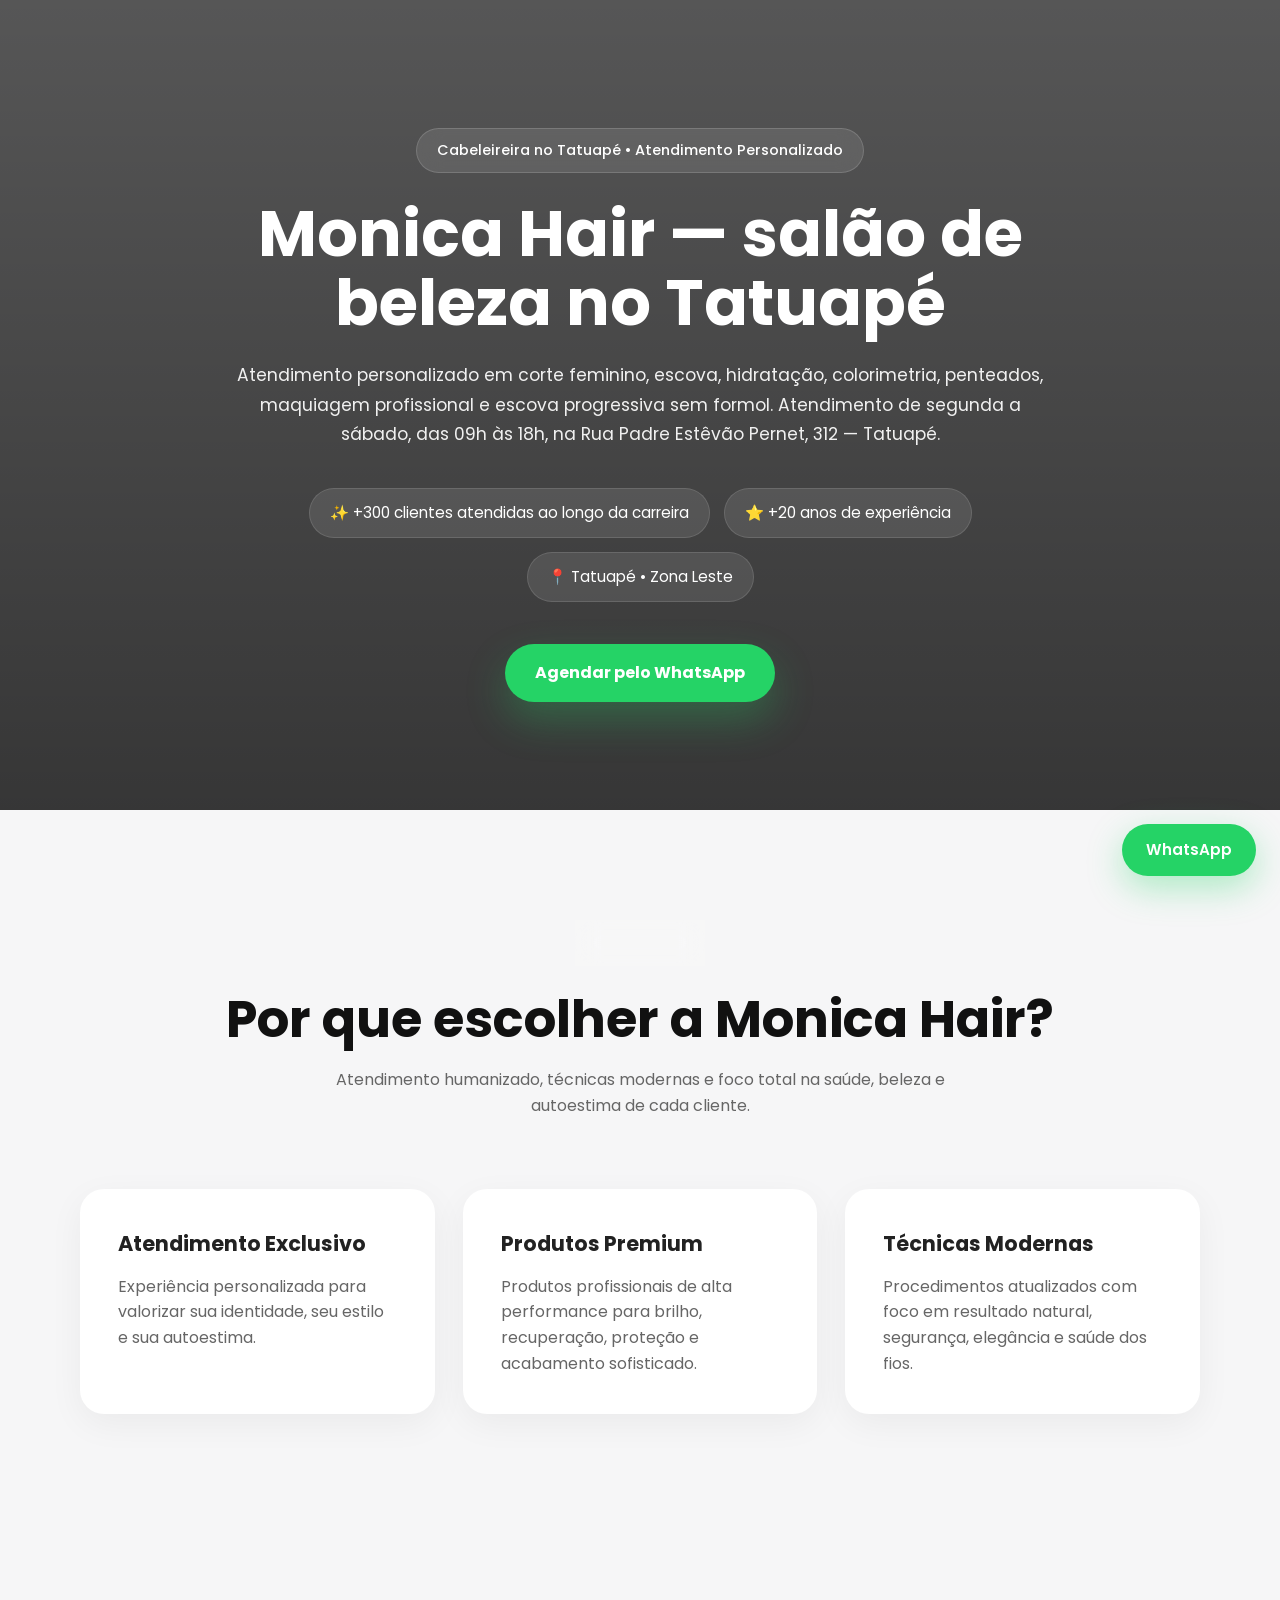
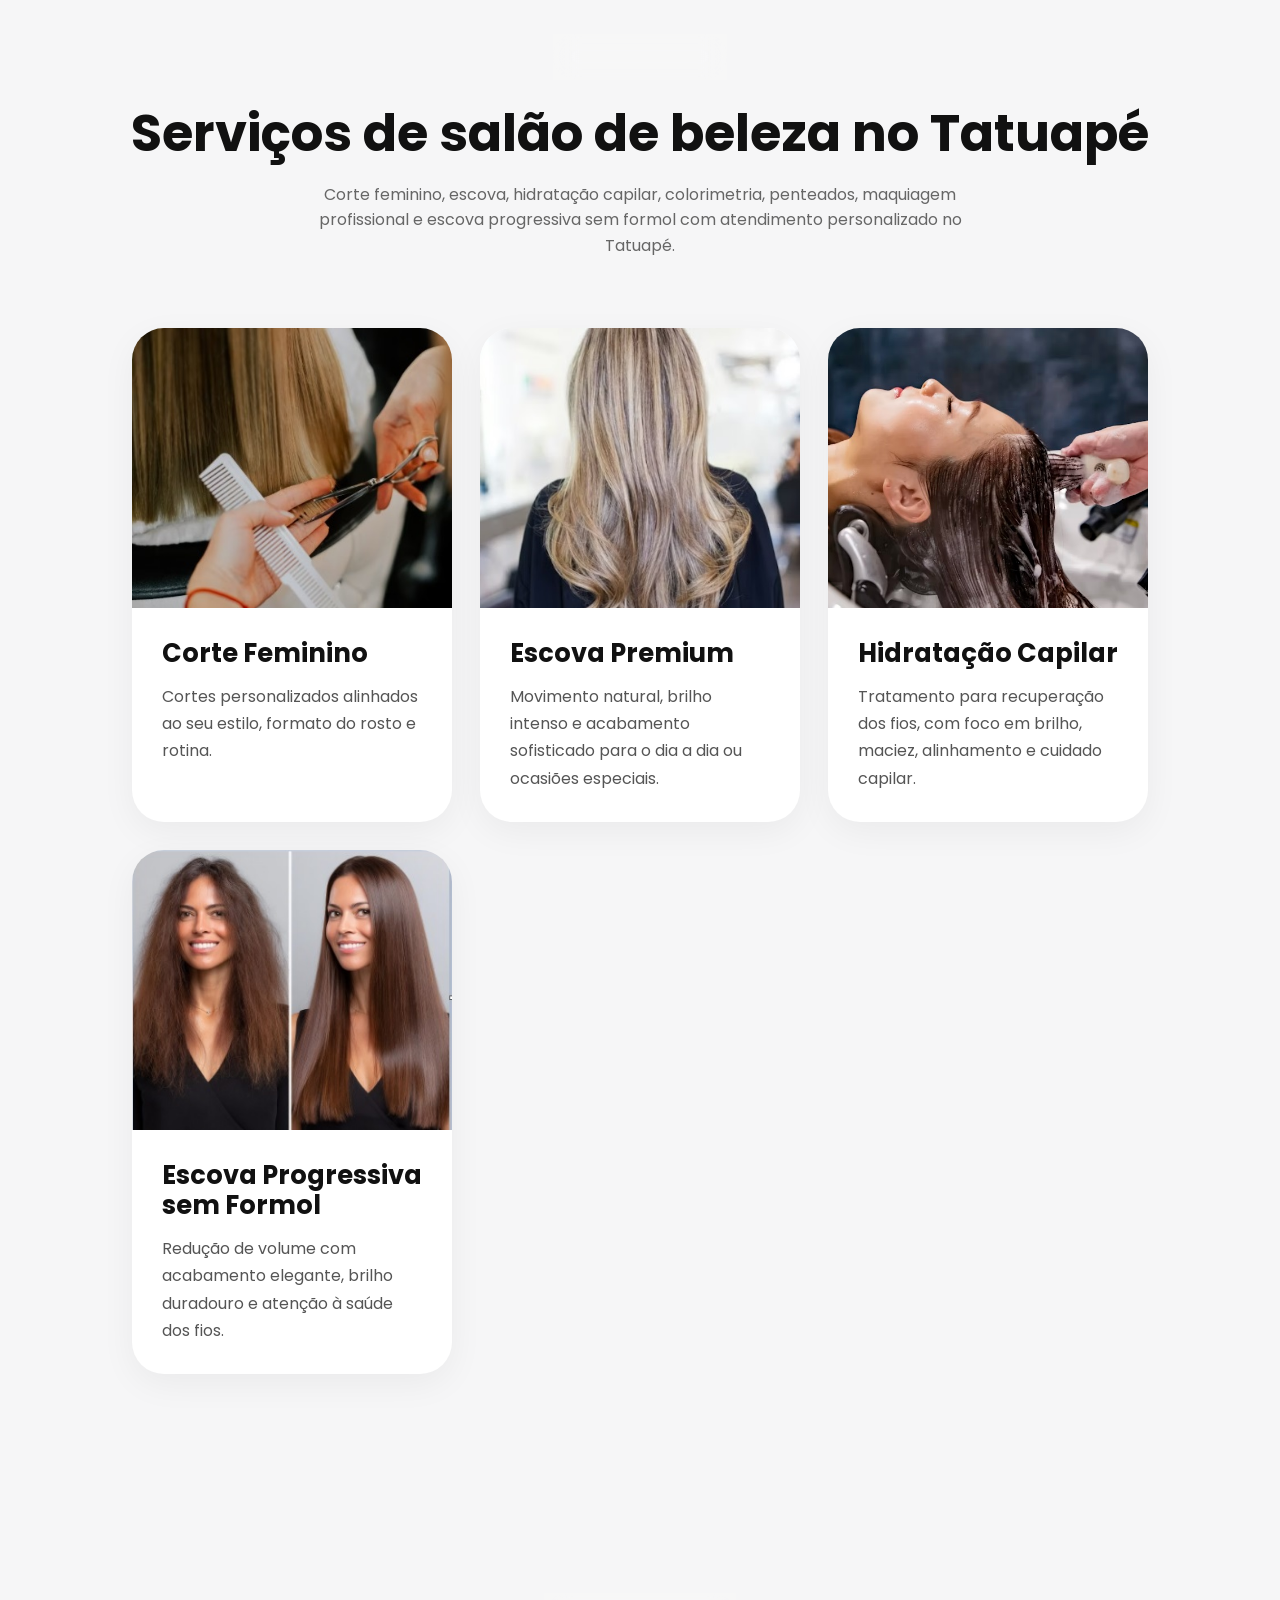
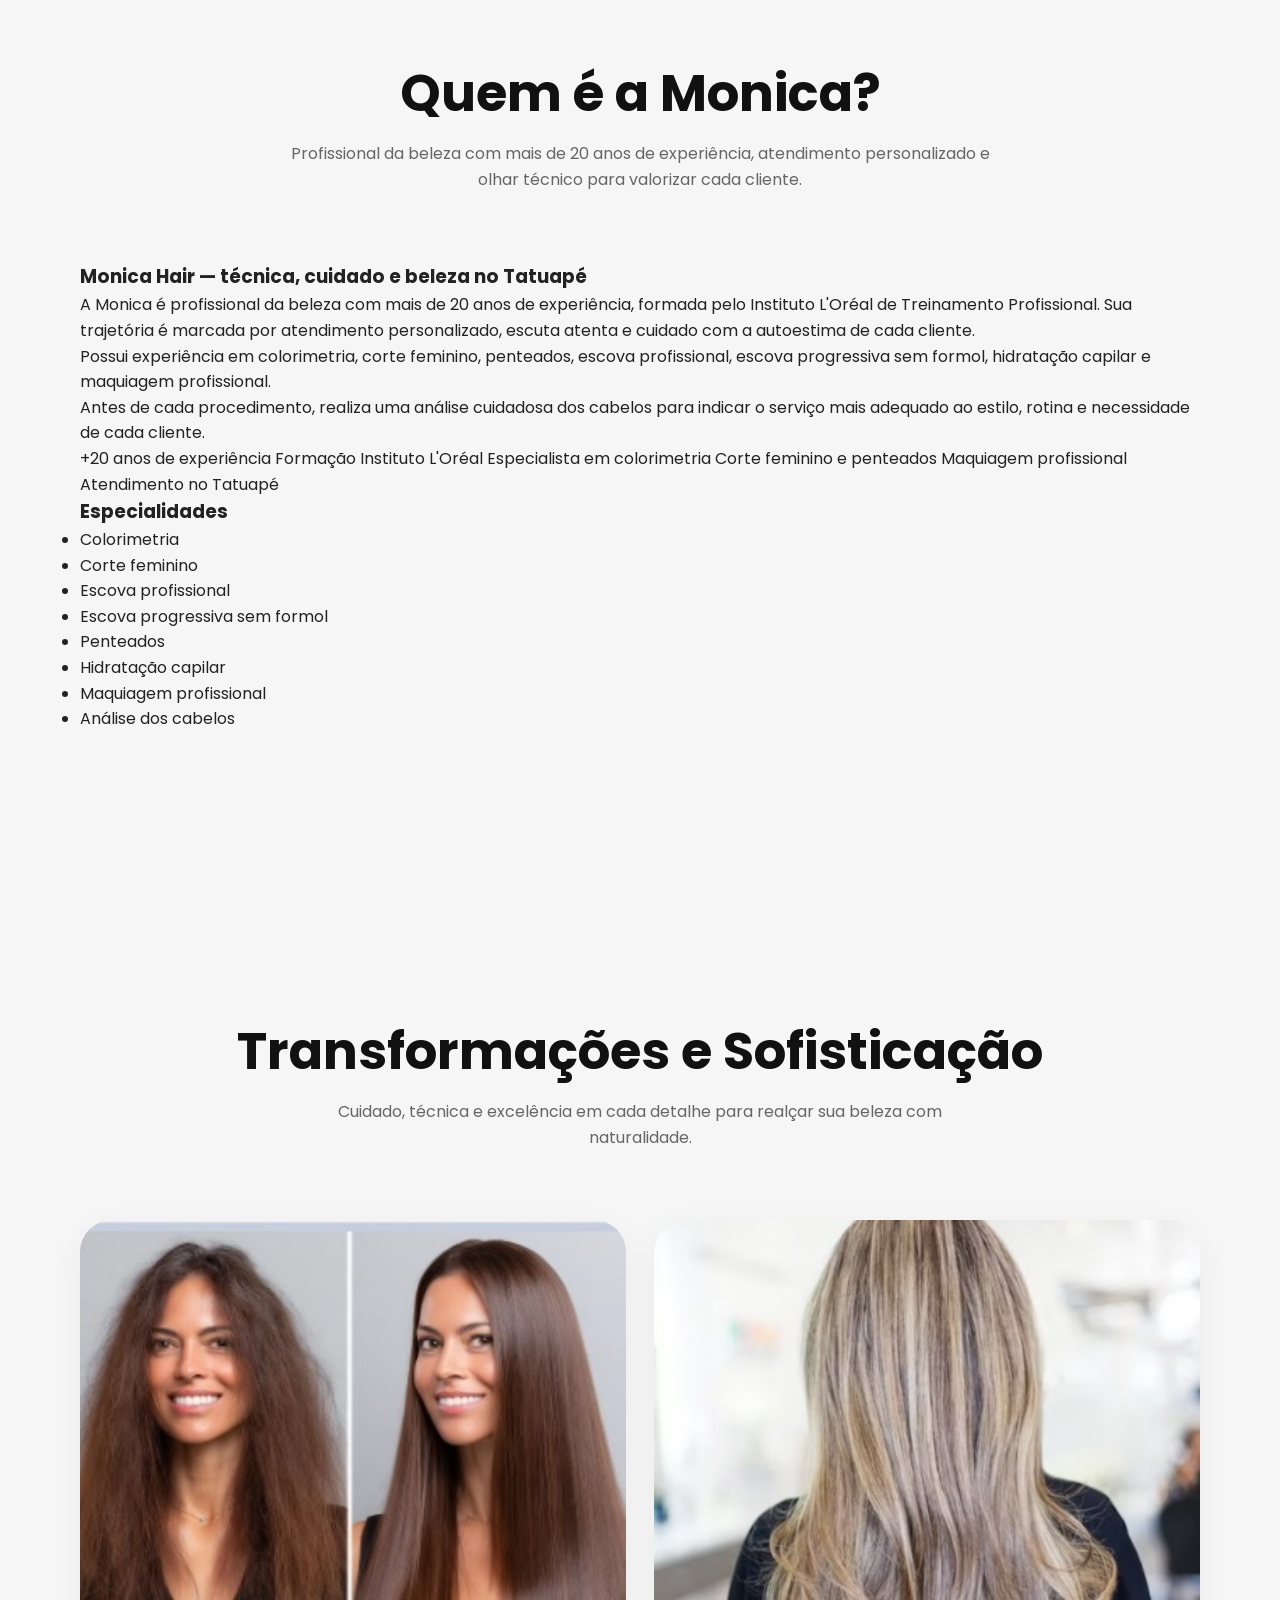
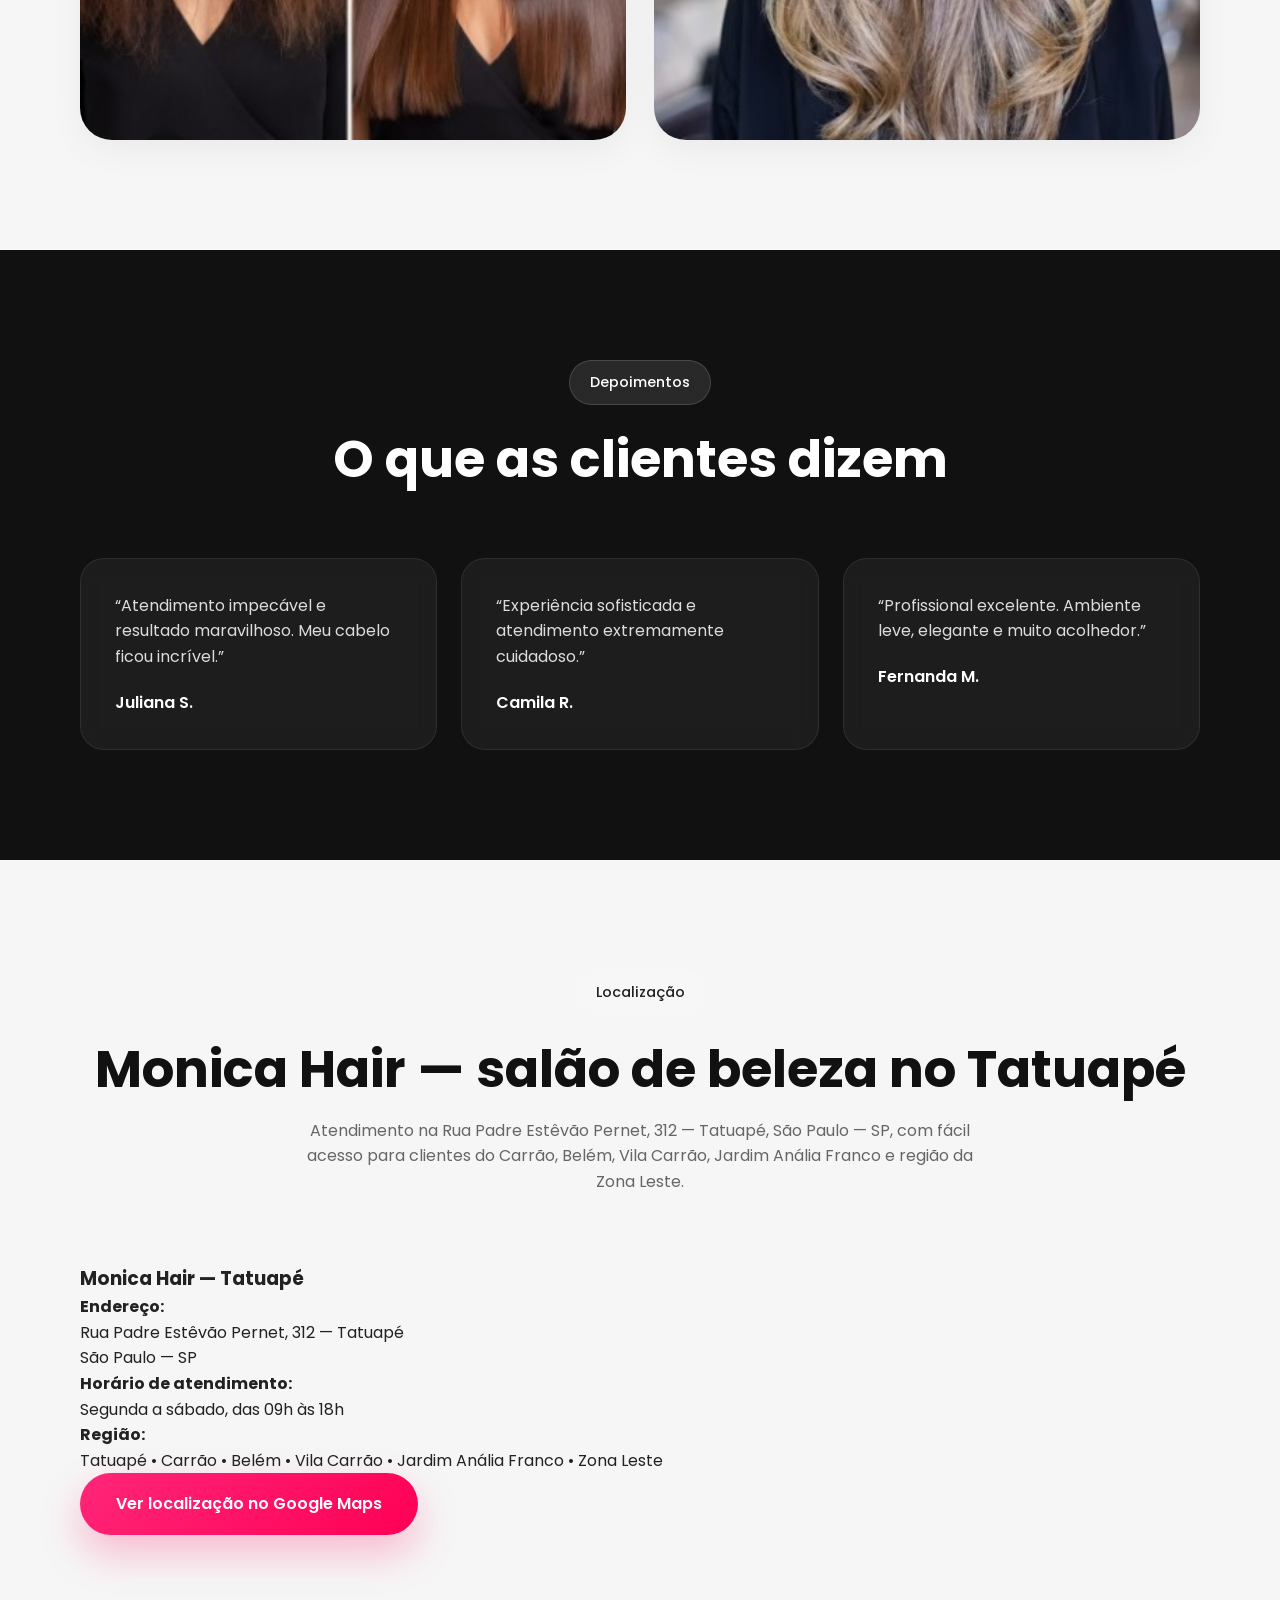
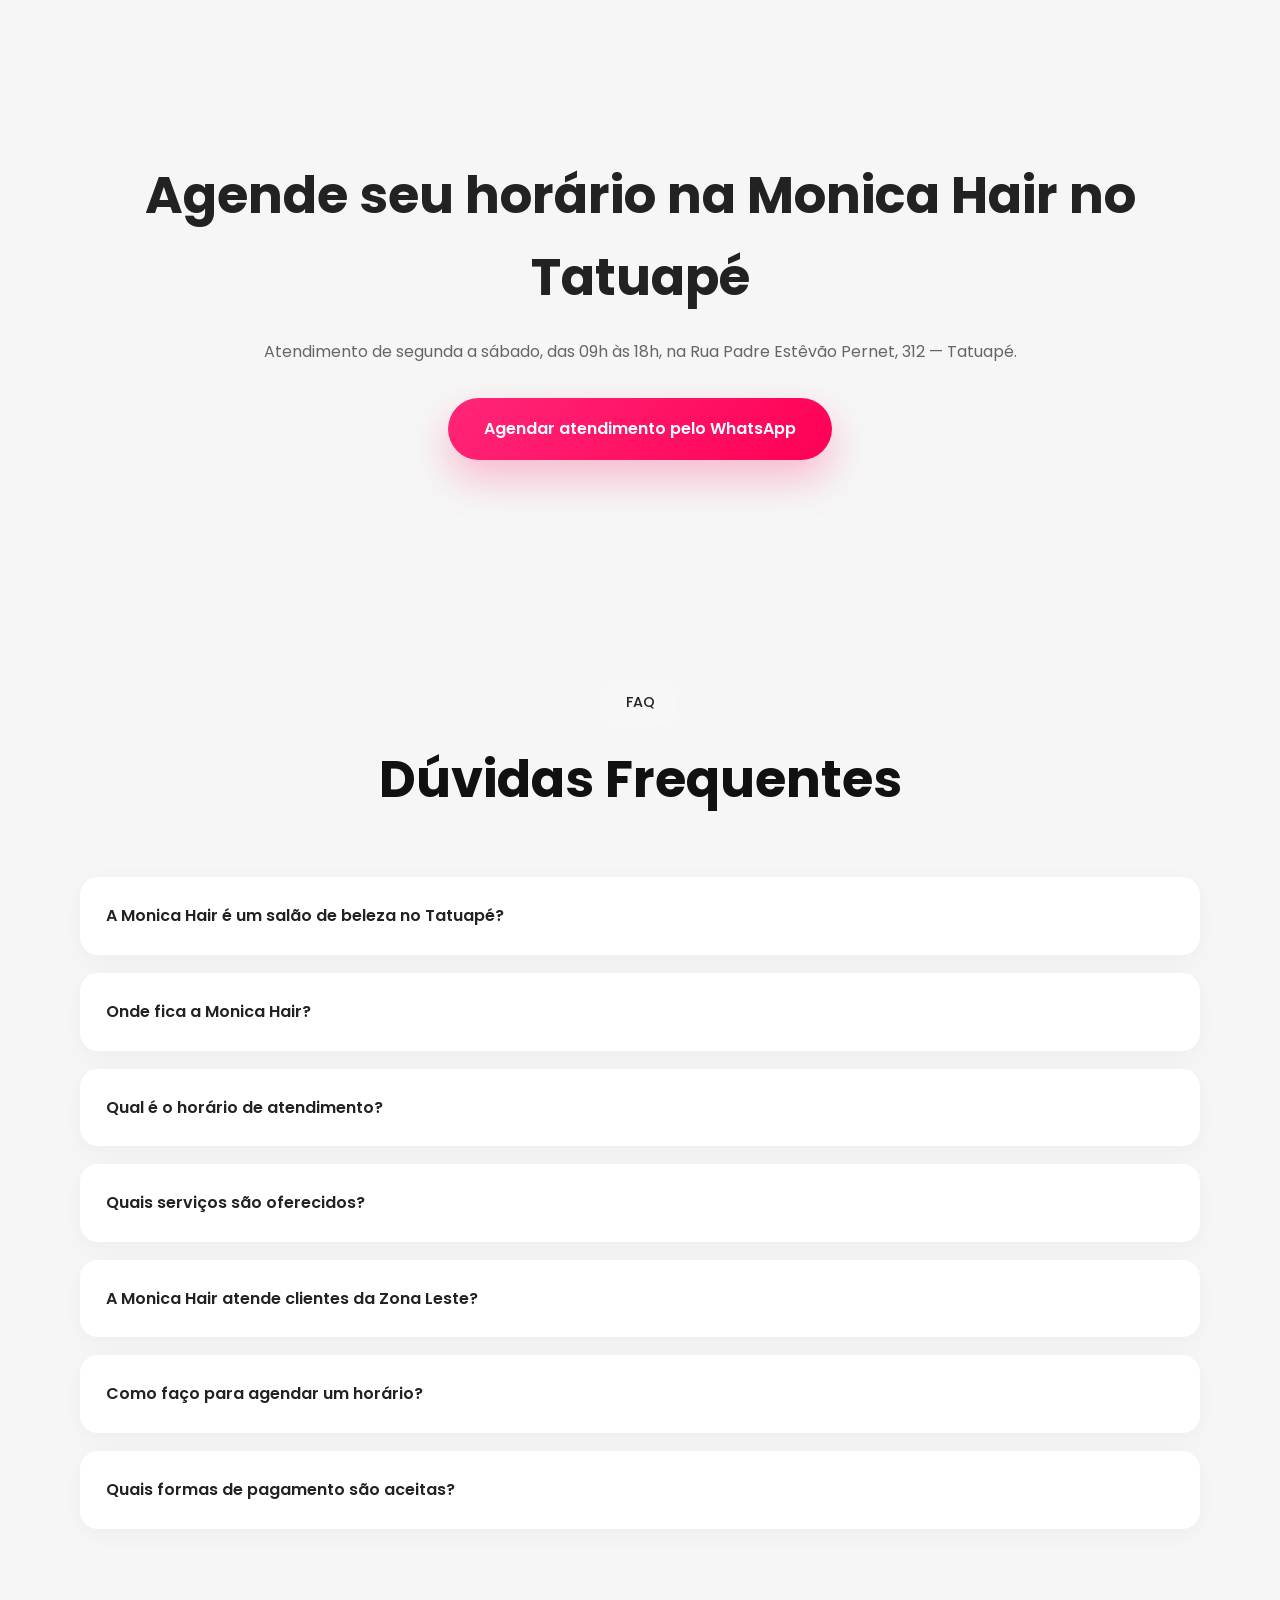
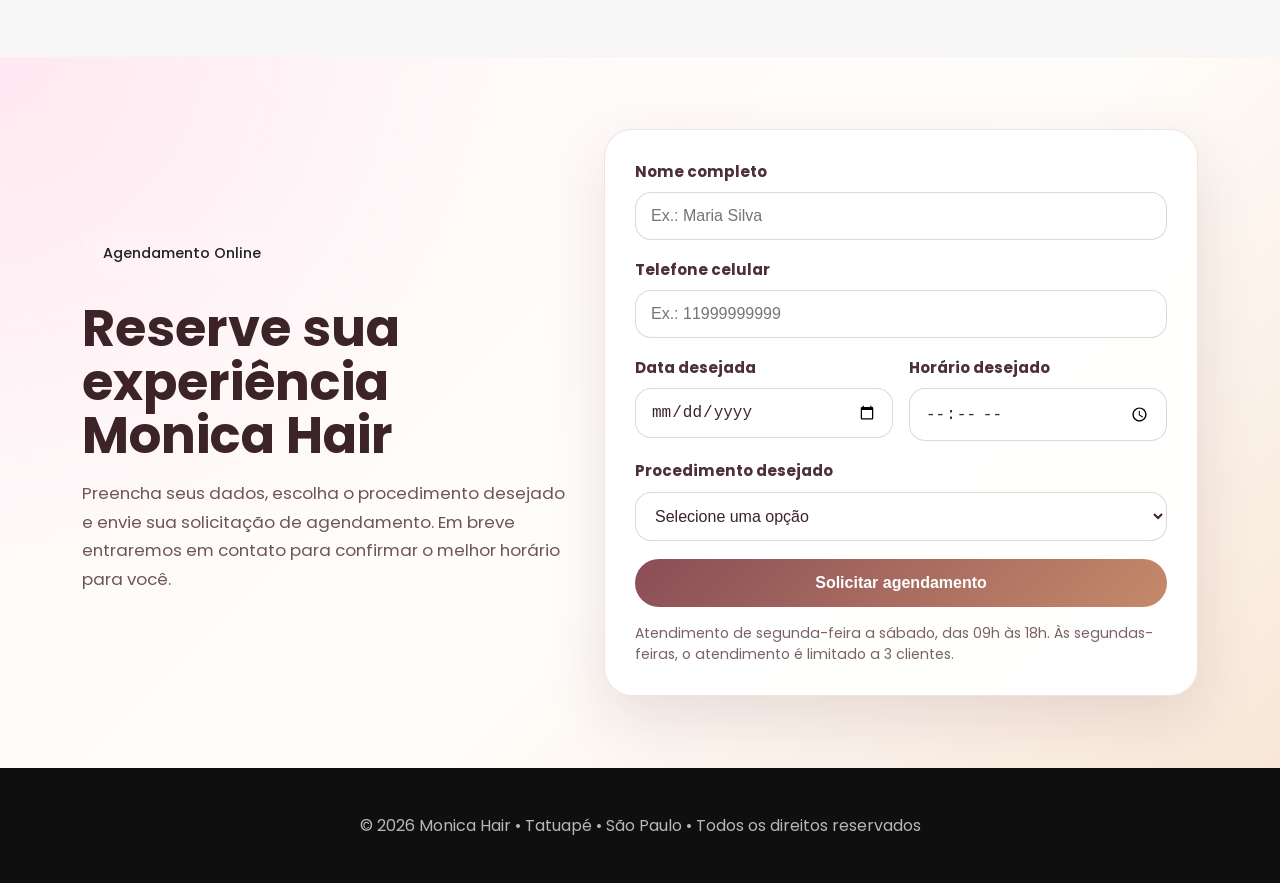
==== commit fae0aa15: "Atualiza README, configurações e fluxo de agendamento; melhorias na index.html e ajustes em config.j" ====
--- a/index.html
+++ b/index.html
@@ -402,8 +402,8 @@
     </section>
 
 
-    
-<!-- CTA FINAL -->
+
+    <!-- CTA FINAL -->
     <section class="cta-final">
       <div class="container">
         <h2>Agende seu horário na Monica Hair no Tatuapé</h2>
@@ -571,7 +571,7 @@
   </footer>
 
   <script src="config.js"></script>
-  <script src="js/agendamento.js"></script>	
+  <script src="js/agendamento.js"></script>
 </body>
 
-</html>
+</html>
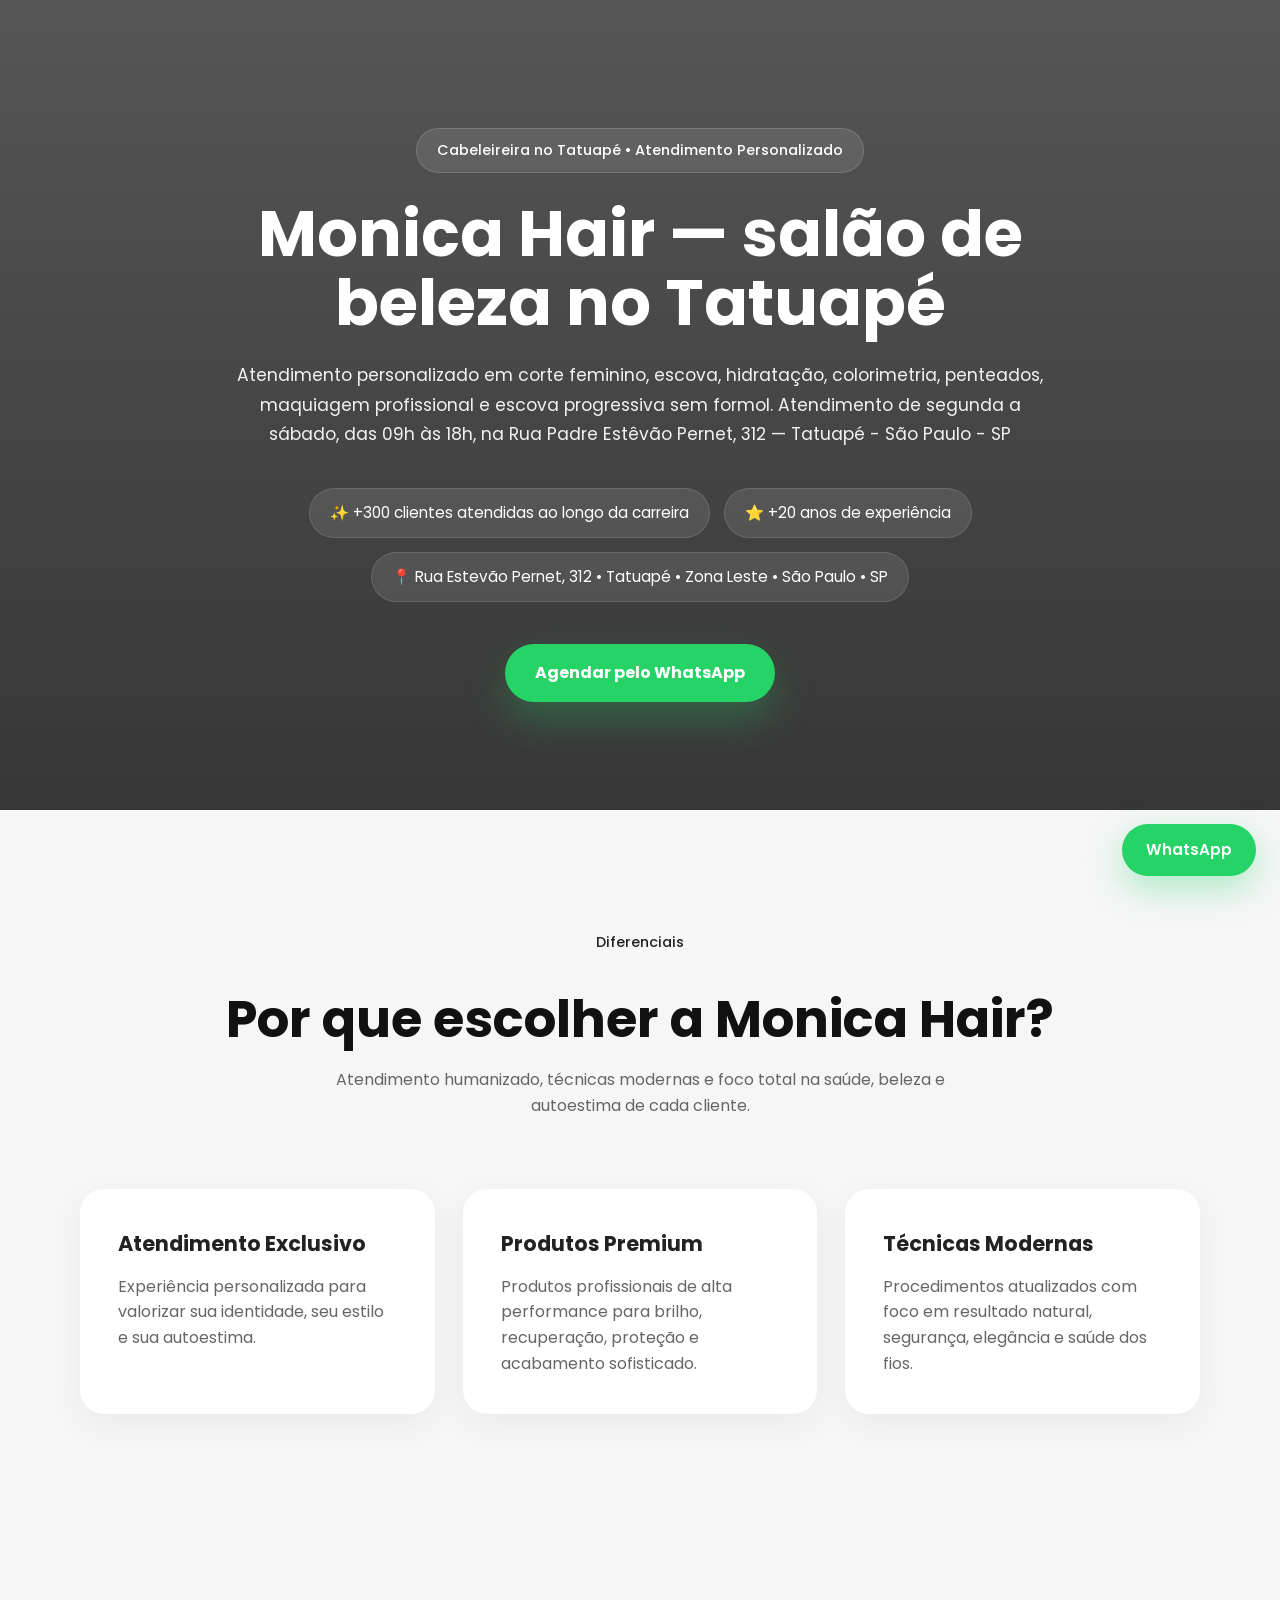
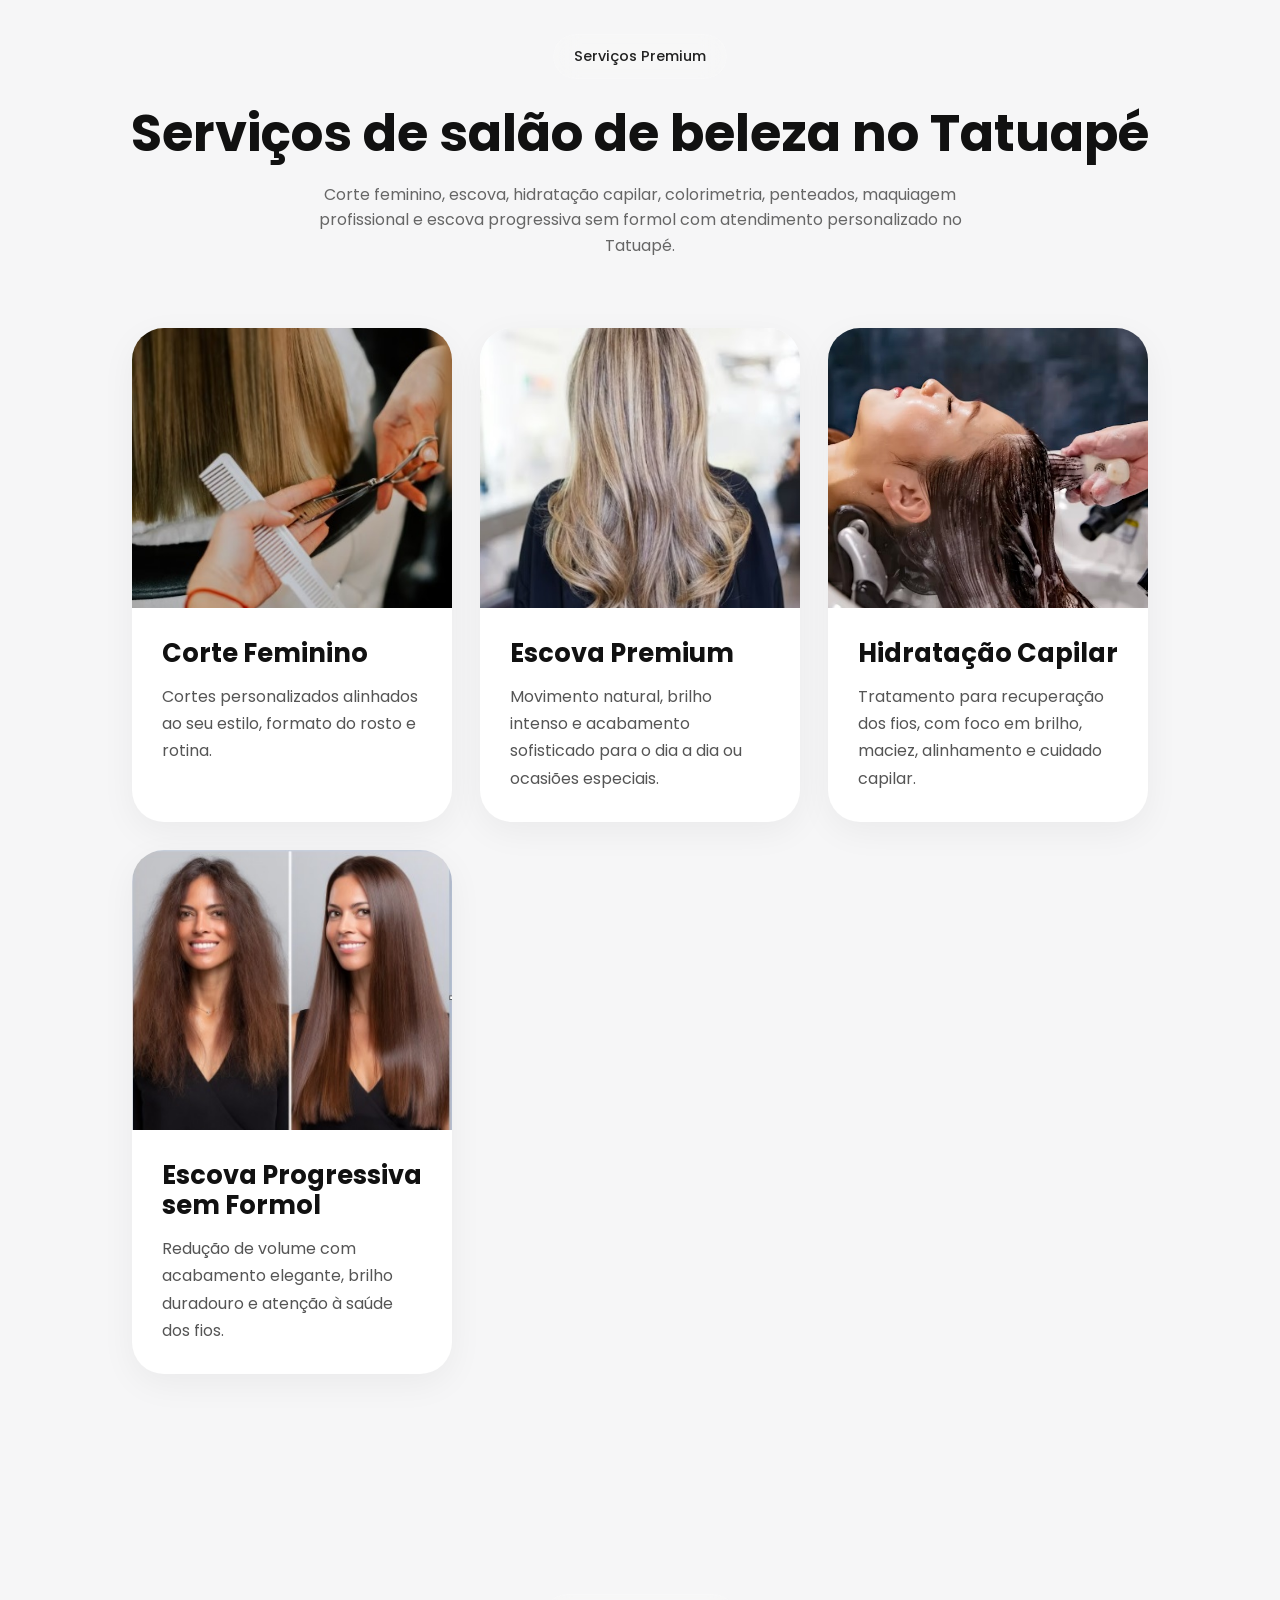
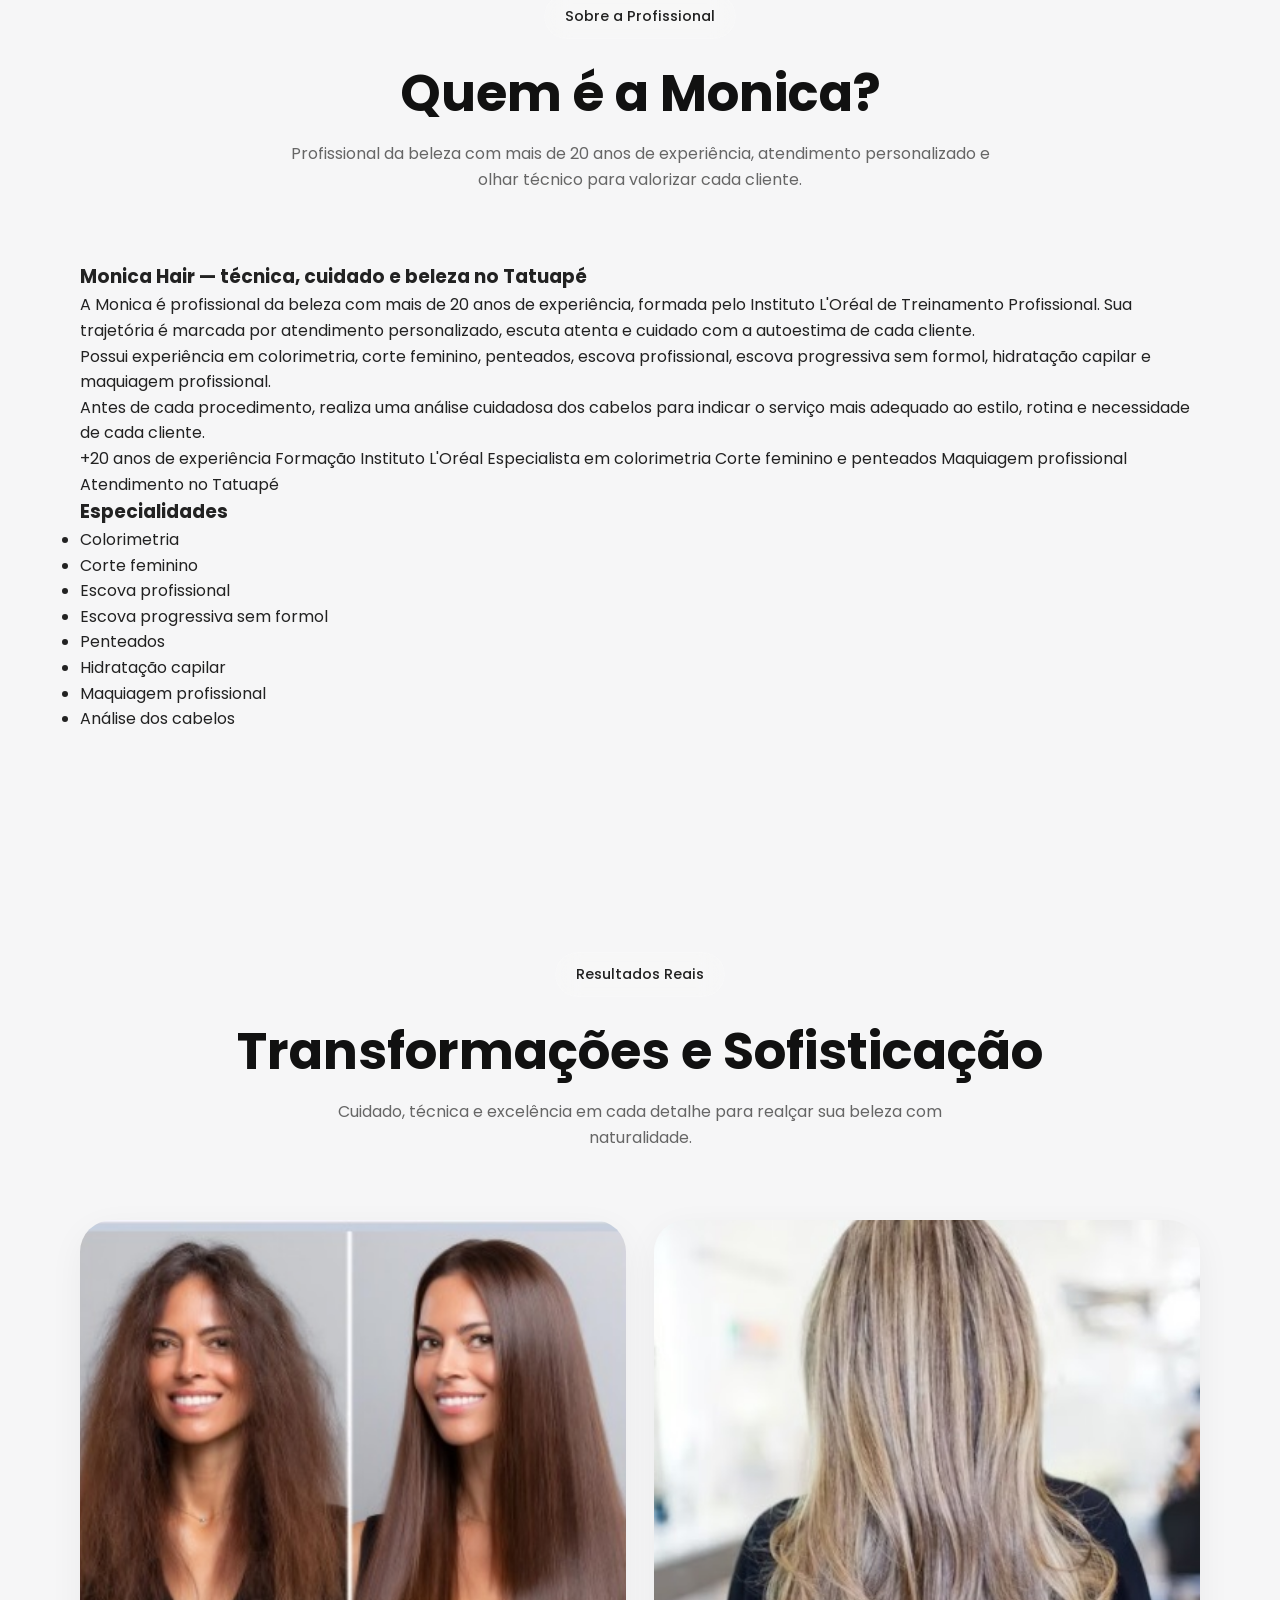
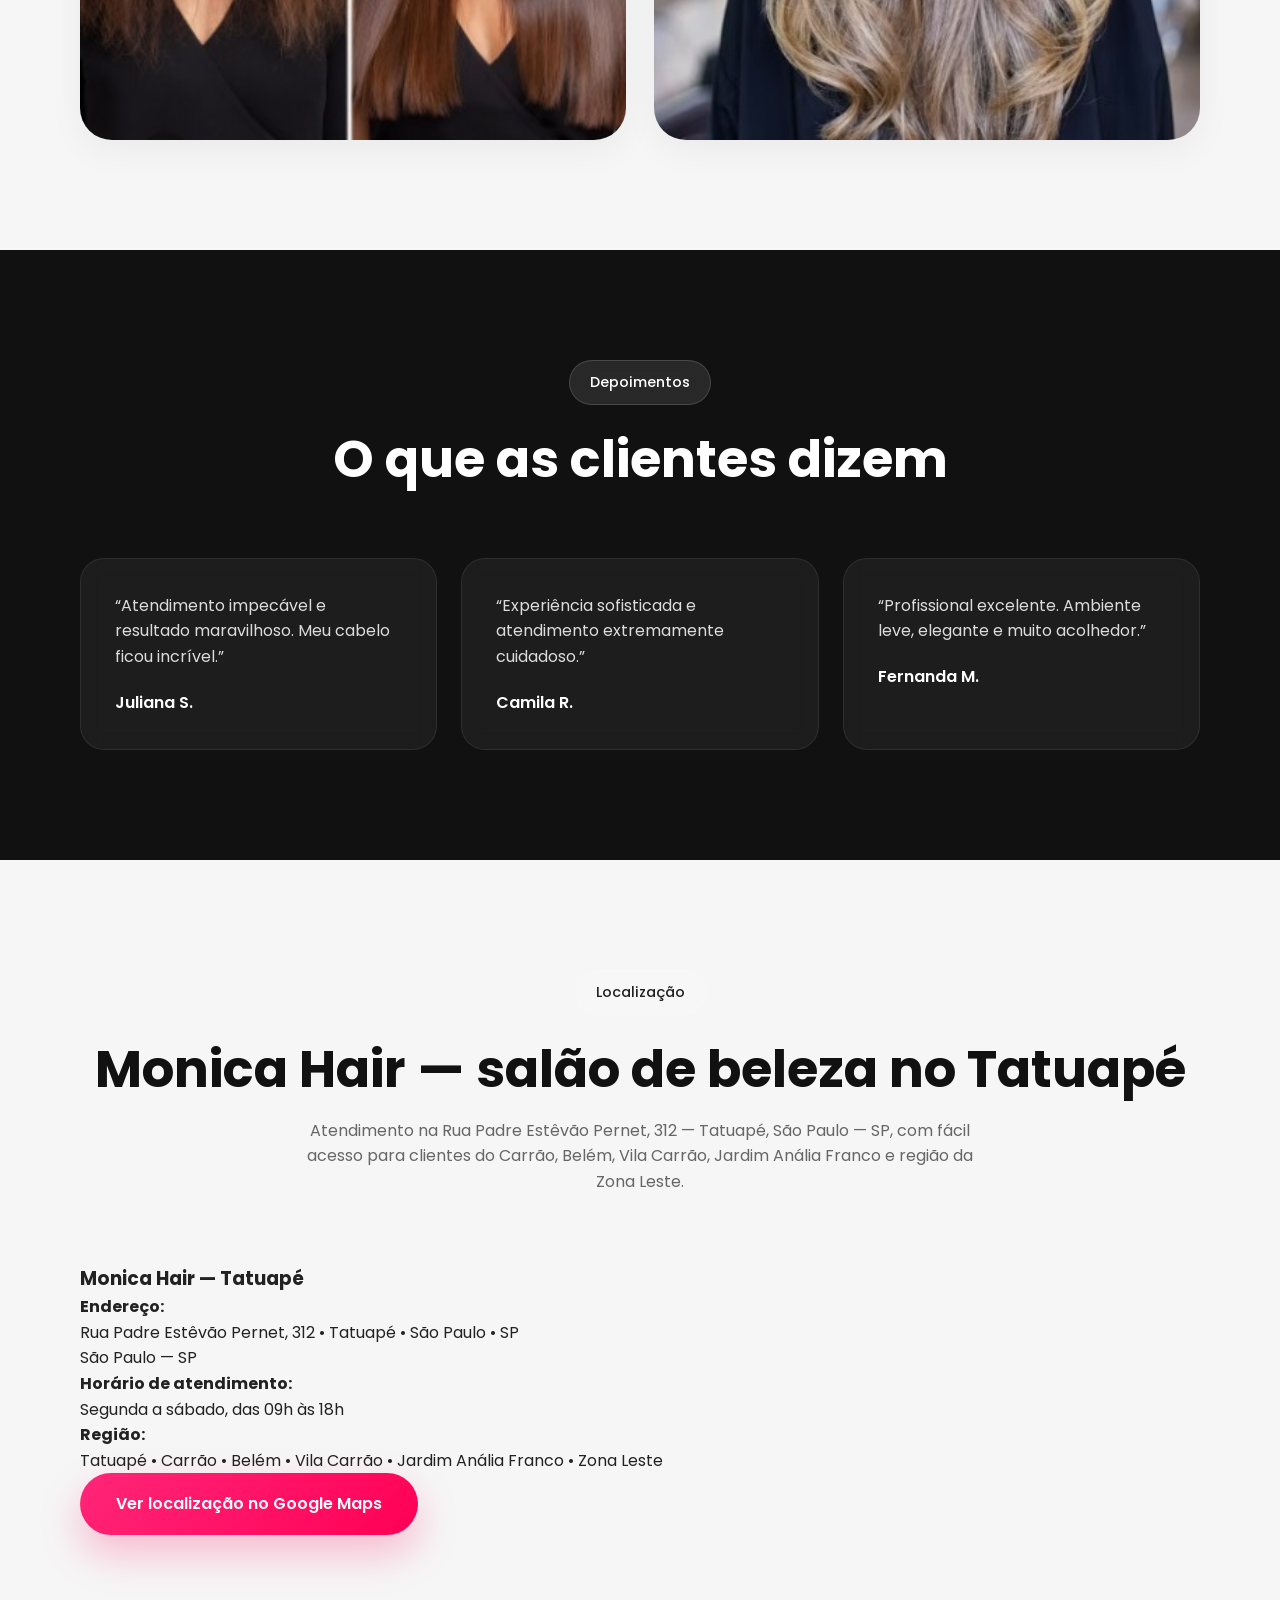
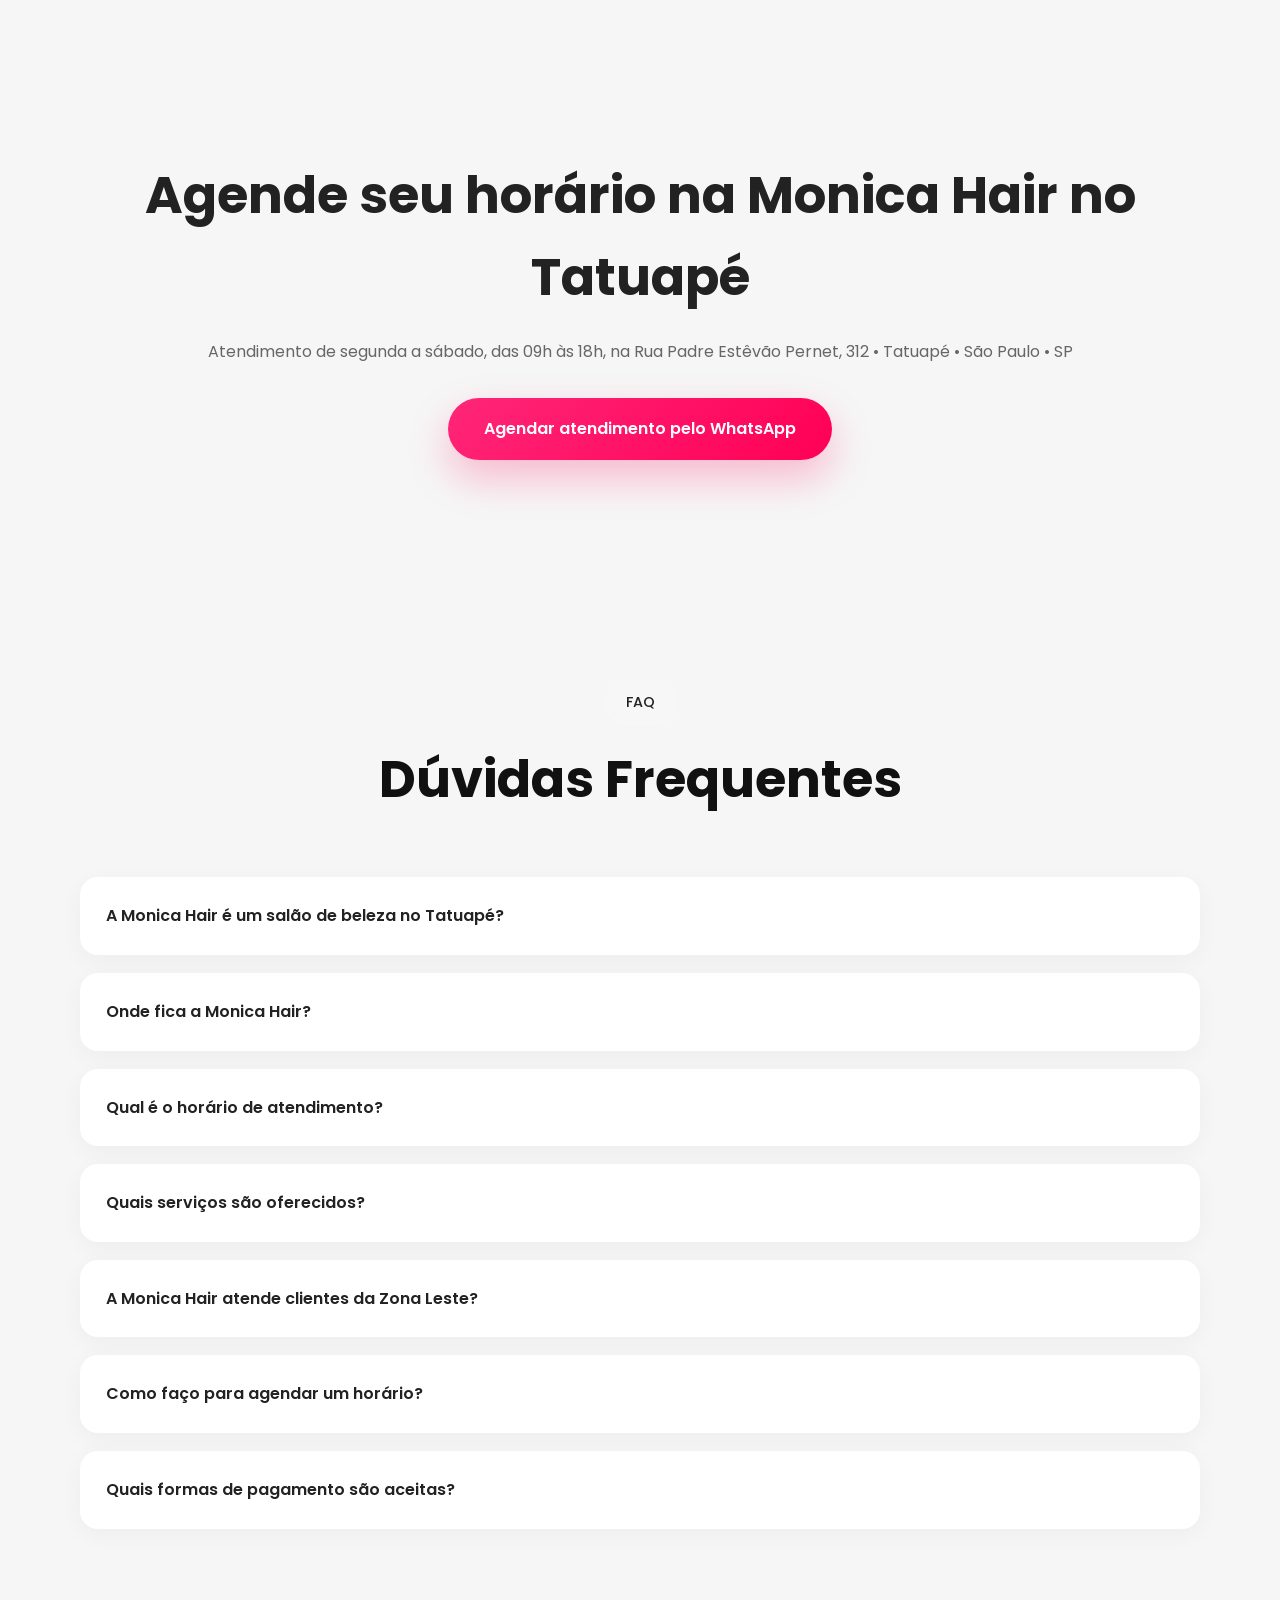
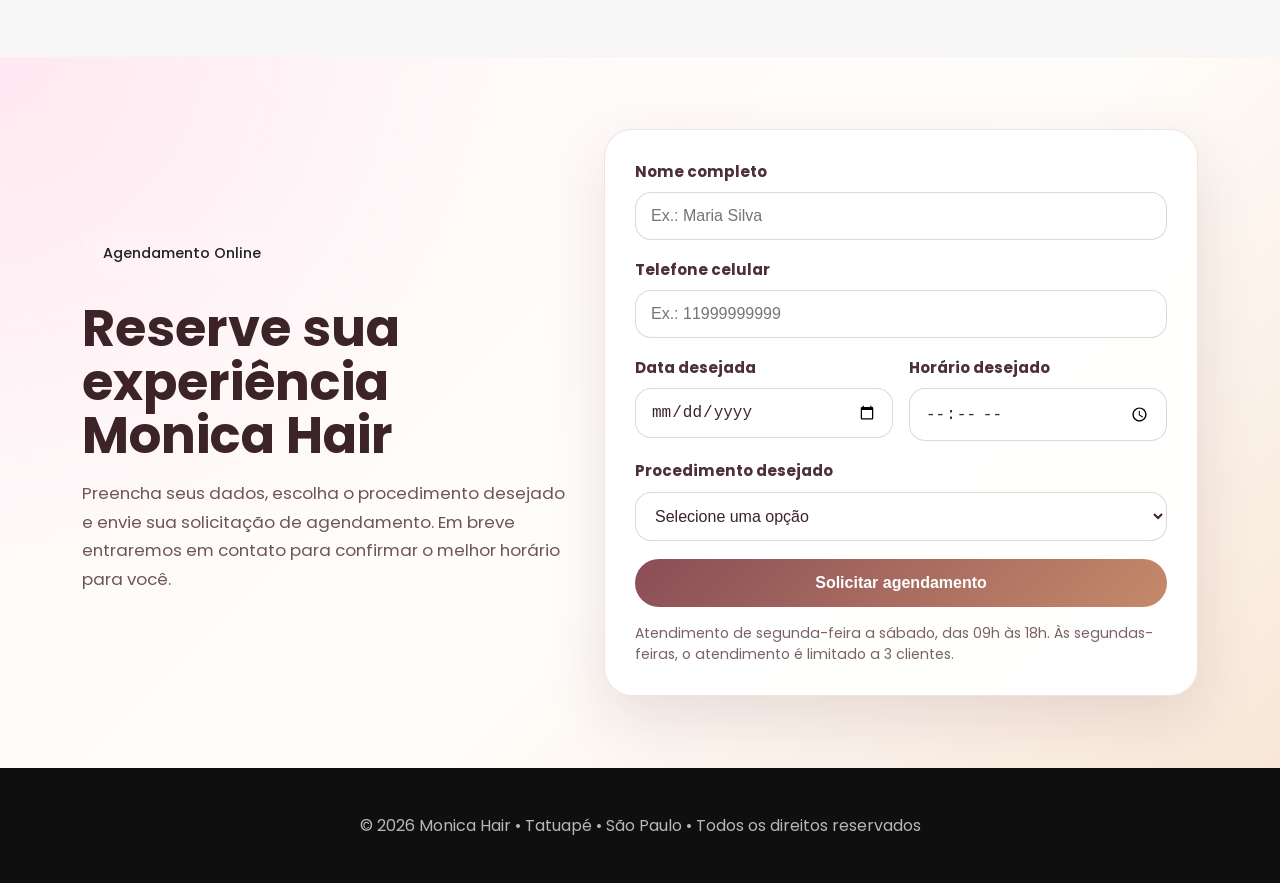
==== commit 17886c79: "Update index.html "fix: corrige endereco oficial da Monica Hair"" ====
--- a/index.html
+++ b/index.html
@@ -8,14 +8,14 @@
   <title>Monica Hair | Salão de beleza no Tatuapé</title>
 
   <meta name="description"
-    content="Monica Hair: salão de beleza no Tatuapé com corte feminino, escova, hidratação capilar, colorimetria, penteados, maquiagem profissional e escova progressiva sem formol. Atendimento de segunda a sábado, das 09h às 18h, na Rua Padre Estêvão Pernet, 312 — Tatuapé." />
+    content="Monica Hair: salão de beleza no Tatuapé com corte feminino, escova, hidratação capilar, colorimetria, penteados, maquiagem profissional e escova progressiva sem formol. Atendimento de segunda a sábado, das 09h às 18h, na Rua Padre Estêvão Pernet, 312 — Tatuapé - São Paulo - SP." />
 
   <link rel="canonical" href="https://hair-by-monica.vercel.app/" />
 
   <!-- OPEN GRAPH -->
   <meta property="og:title" content="Monica Hair | Salão de beleza no Tatuapé" />
   <meta property="og:description"
-    content="Atendimento personalizado de segunda a sábado, das 09h às 18h, na Rua Padre Estêvão Pernet, 312 — Tatuapé. Agende pelo WhatsApp." />
+    content="Atendimento personalizado de segunda a sábado, das 09h às 18h, na Rua Padre Estêvão Pernet, 312 — Tatuapé - São Paulo - SP - Agende pelo WhatsApp." />
   <meta property="og:type" content="website" />
   <meta property="og:image" content="https://hair-by-monica.vercel.app/images/capa-social.jpg" />
   <meta property="og:url" content="https://hair-by-monica.vercel.app/" />
@@ -91,13 +91,13 @@
         Atendimento personalizado em corte feminino, escova, hidratação,
         colorimetria, penteados, maquiagem profissional e escova progressiva
         sem formol. Atendimento de segunda a sábado, das 09h às 18h,
-        na Rua Padre Estêvão Pernet, 312 — Tatuapé.
+        na Rua Padre Estêvão Pernet, 312 — Tatuapé - São Paulo - SP
       </p>
 
       <div class="hero-infos">
         <span>✨ +300 clientes atendidas ao longo da carreira</span>
         <span>⭐ +20 anos de experiência</span>
-        <span>📍 Tatuapé • Zona Leste</span>
+        <span>📍 Rua Estevão Pernet, 312 • Tatuapé • Zona Leste • São Paulo • SP</span>
       </div>
 
       <div class="hero-buttons">
@@ -378,7 +378,7 @@
 
           <p>
             <strong>Endereço:</strong><br />
-            Rua Padre Estêvão Pernet, 312 — Tatuapé<br />
+            Rua Padre Estêvão Pernet, 312 • Tatuapé • São Paulo •  SP<br />
             São Paulo — SP
           </p>
 
@@ -410,7 +410,7 @@
 
         <p>
           Atendimento de segunda a sábado, das 09h às 18h,
-          na Rua Padre Estêvão Pernet, 312 — Tatuapé.
+          na Rua Padre Estêvão Pernet, 312 • Tatuapé • São Paulo • SP
         </p>
 
         <a href="https://wa.me/5511989687923?text=Olá,%20Monica!%20Gostaria%20de%20agendar%20um%20horário%20na%20Monica%20Hair."
@@ -574,4 +574,4 @@
   <script src="js/agendamento.js"></script>
 </body>
 
-</html>+</html>
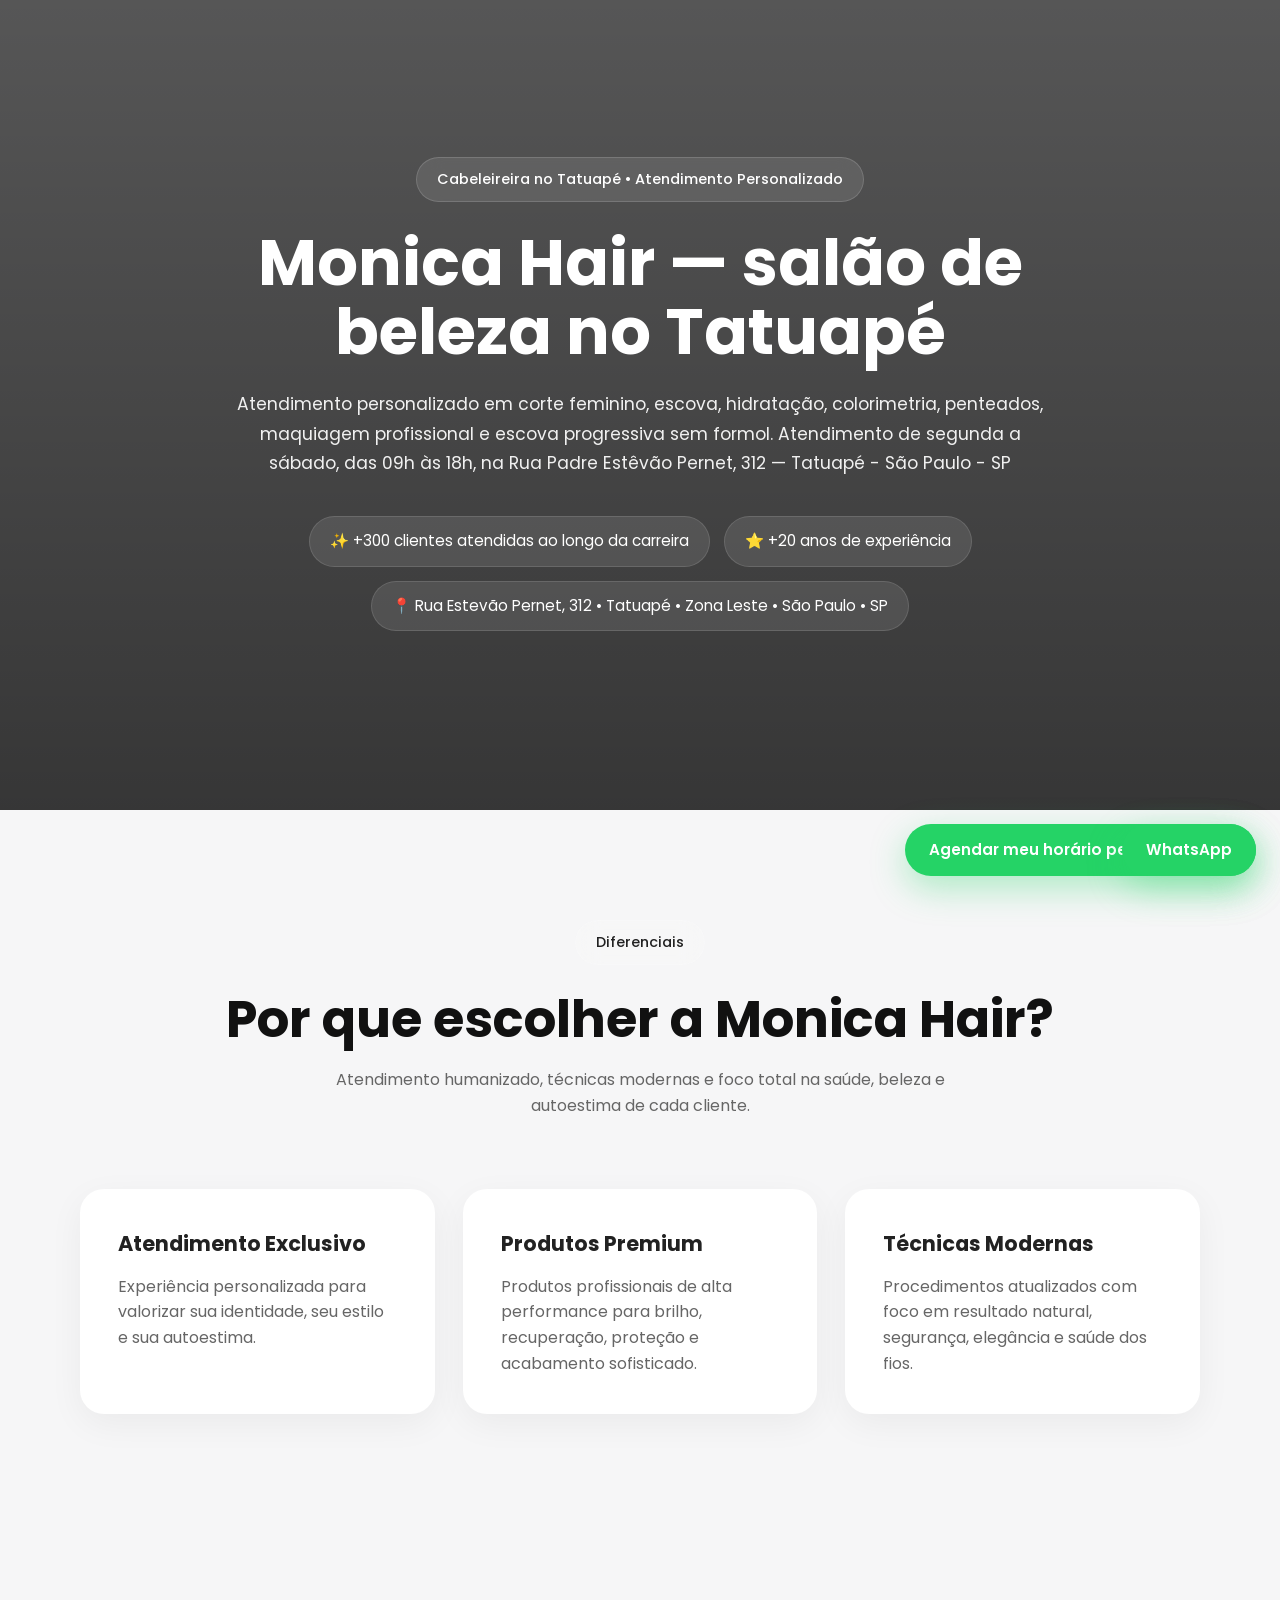
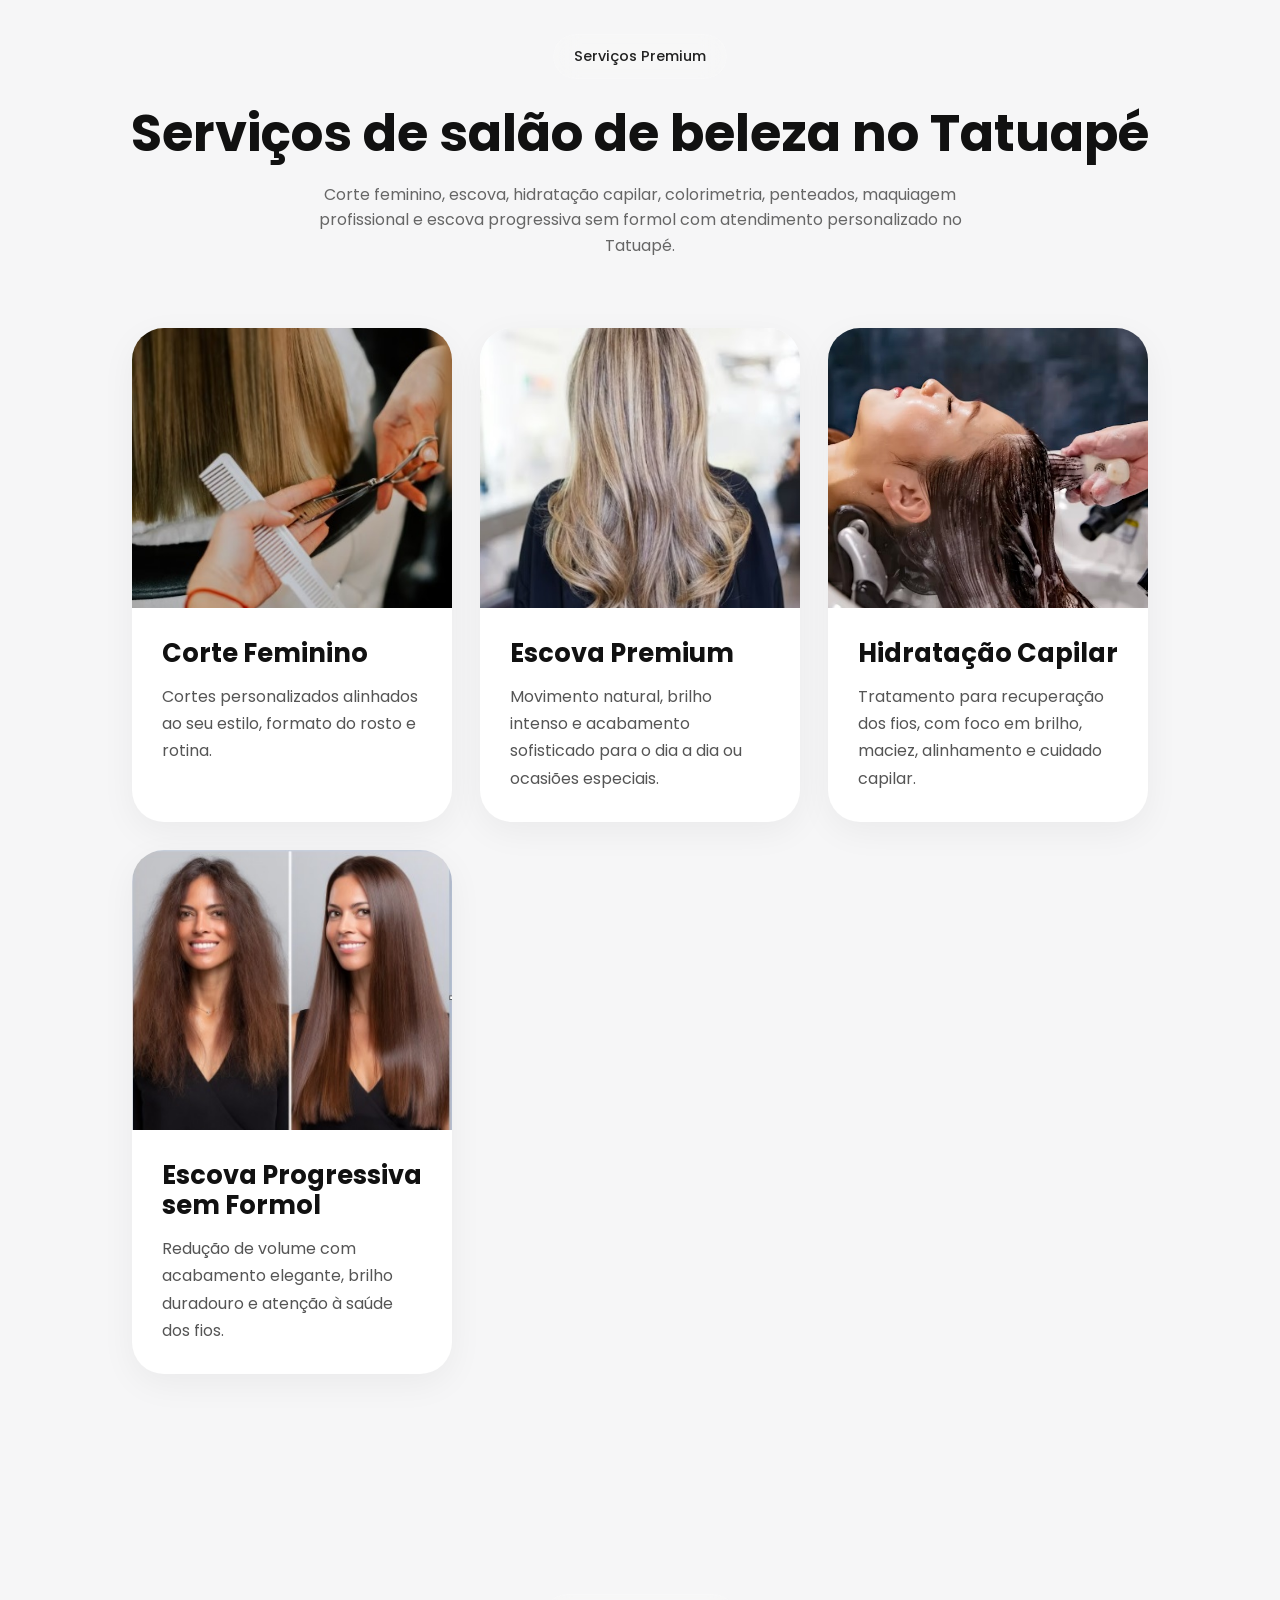
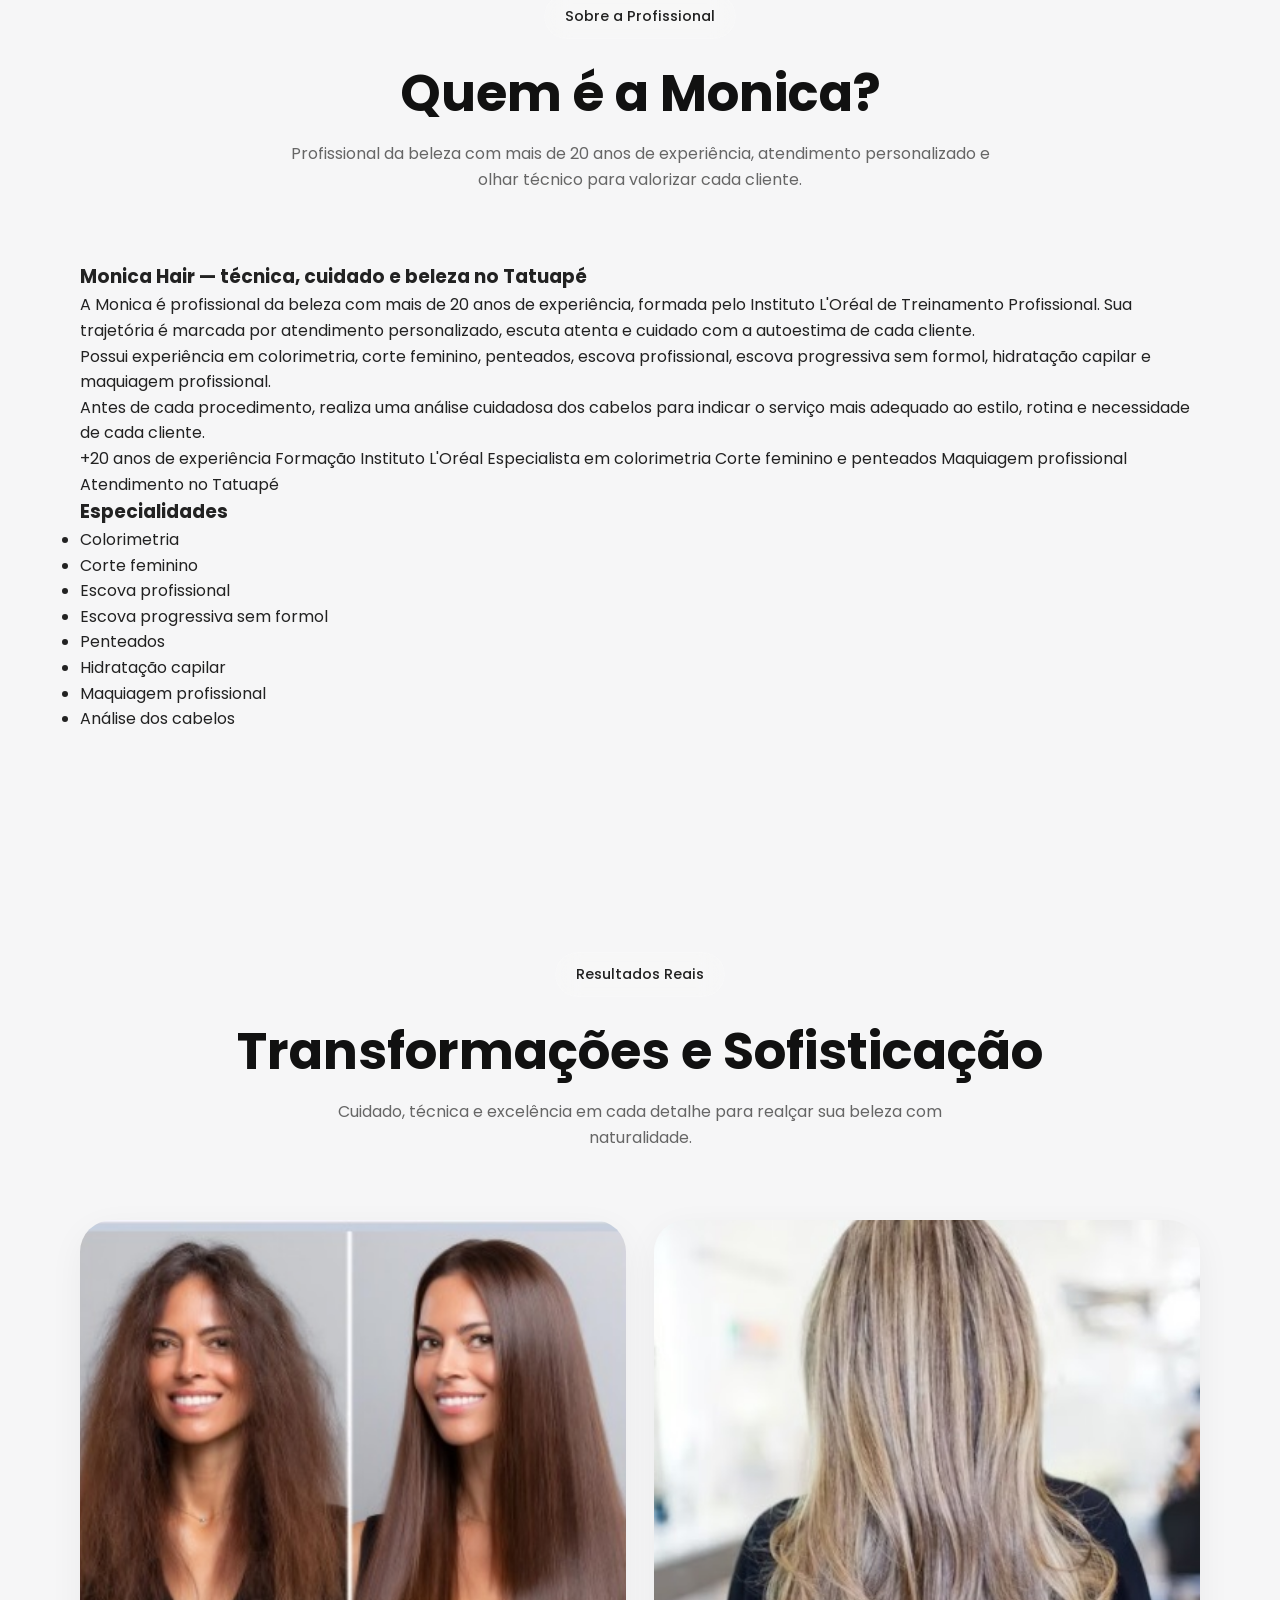
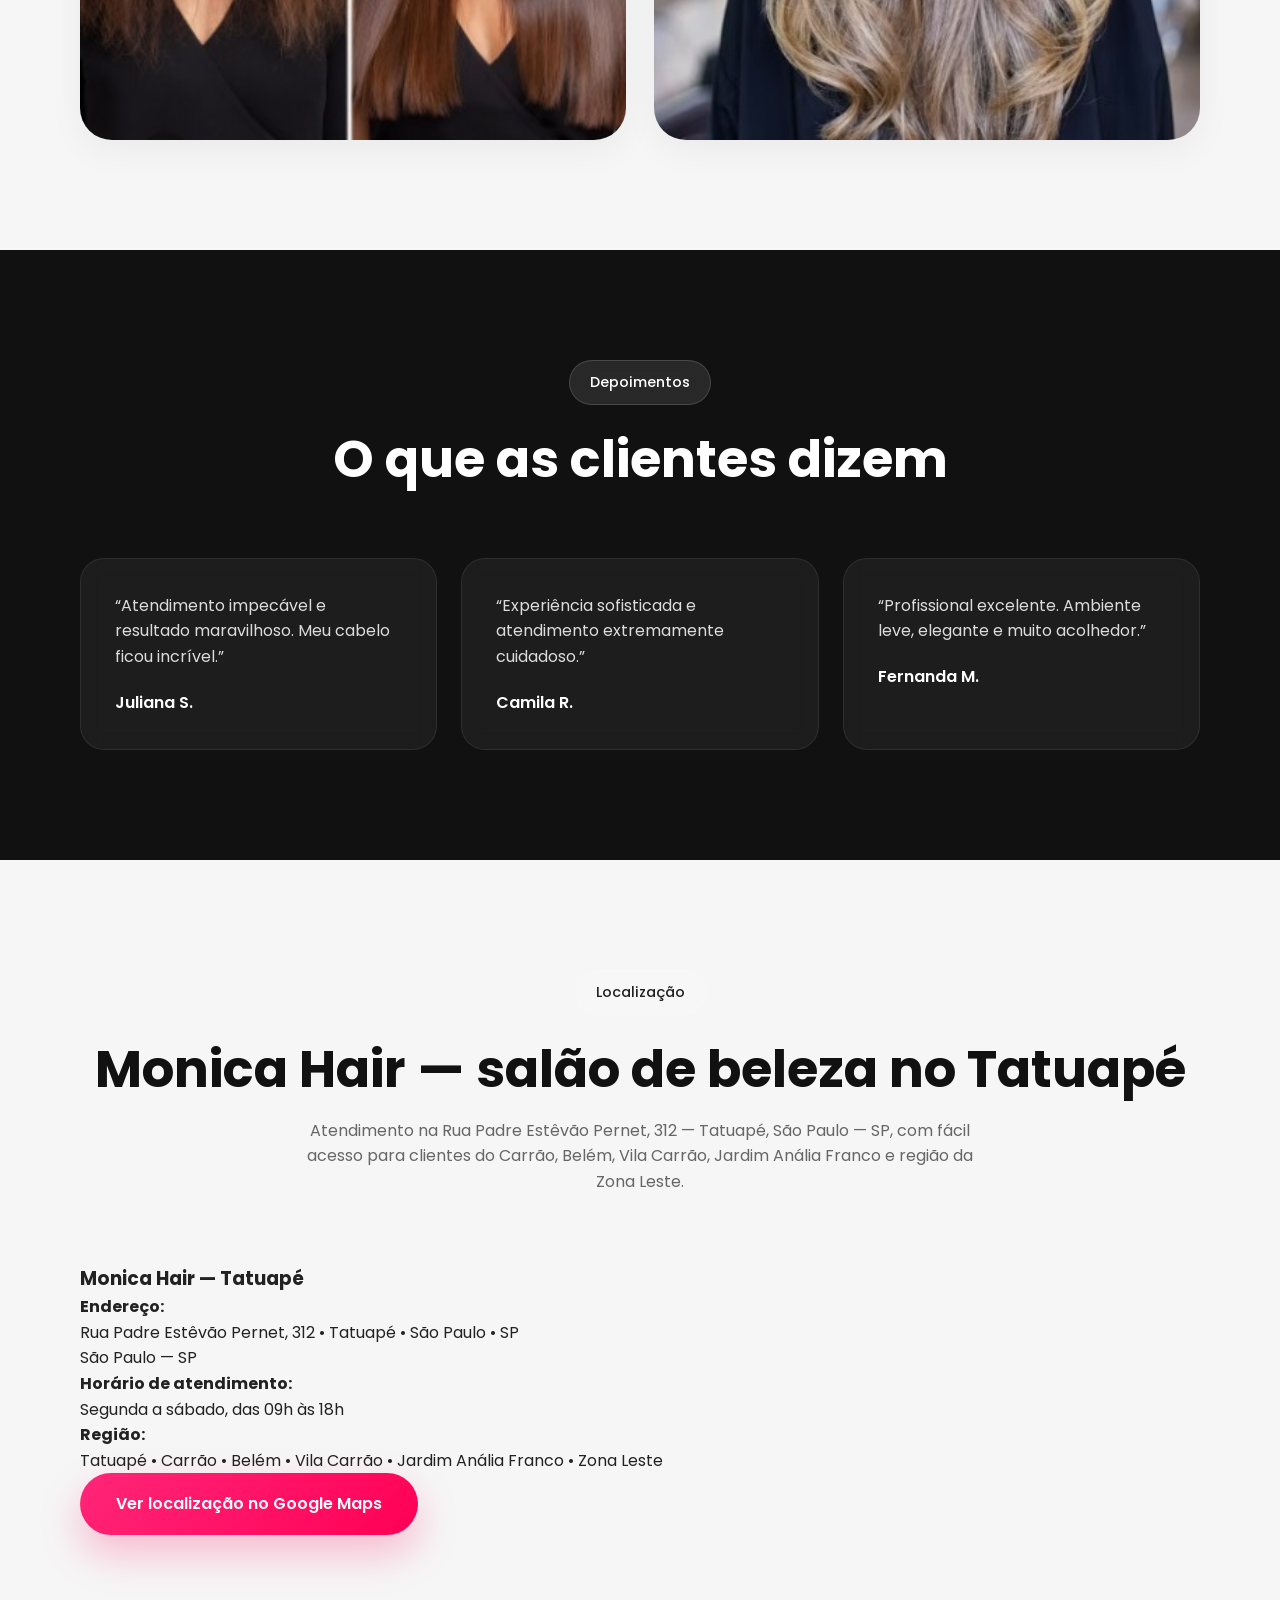
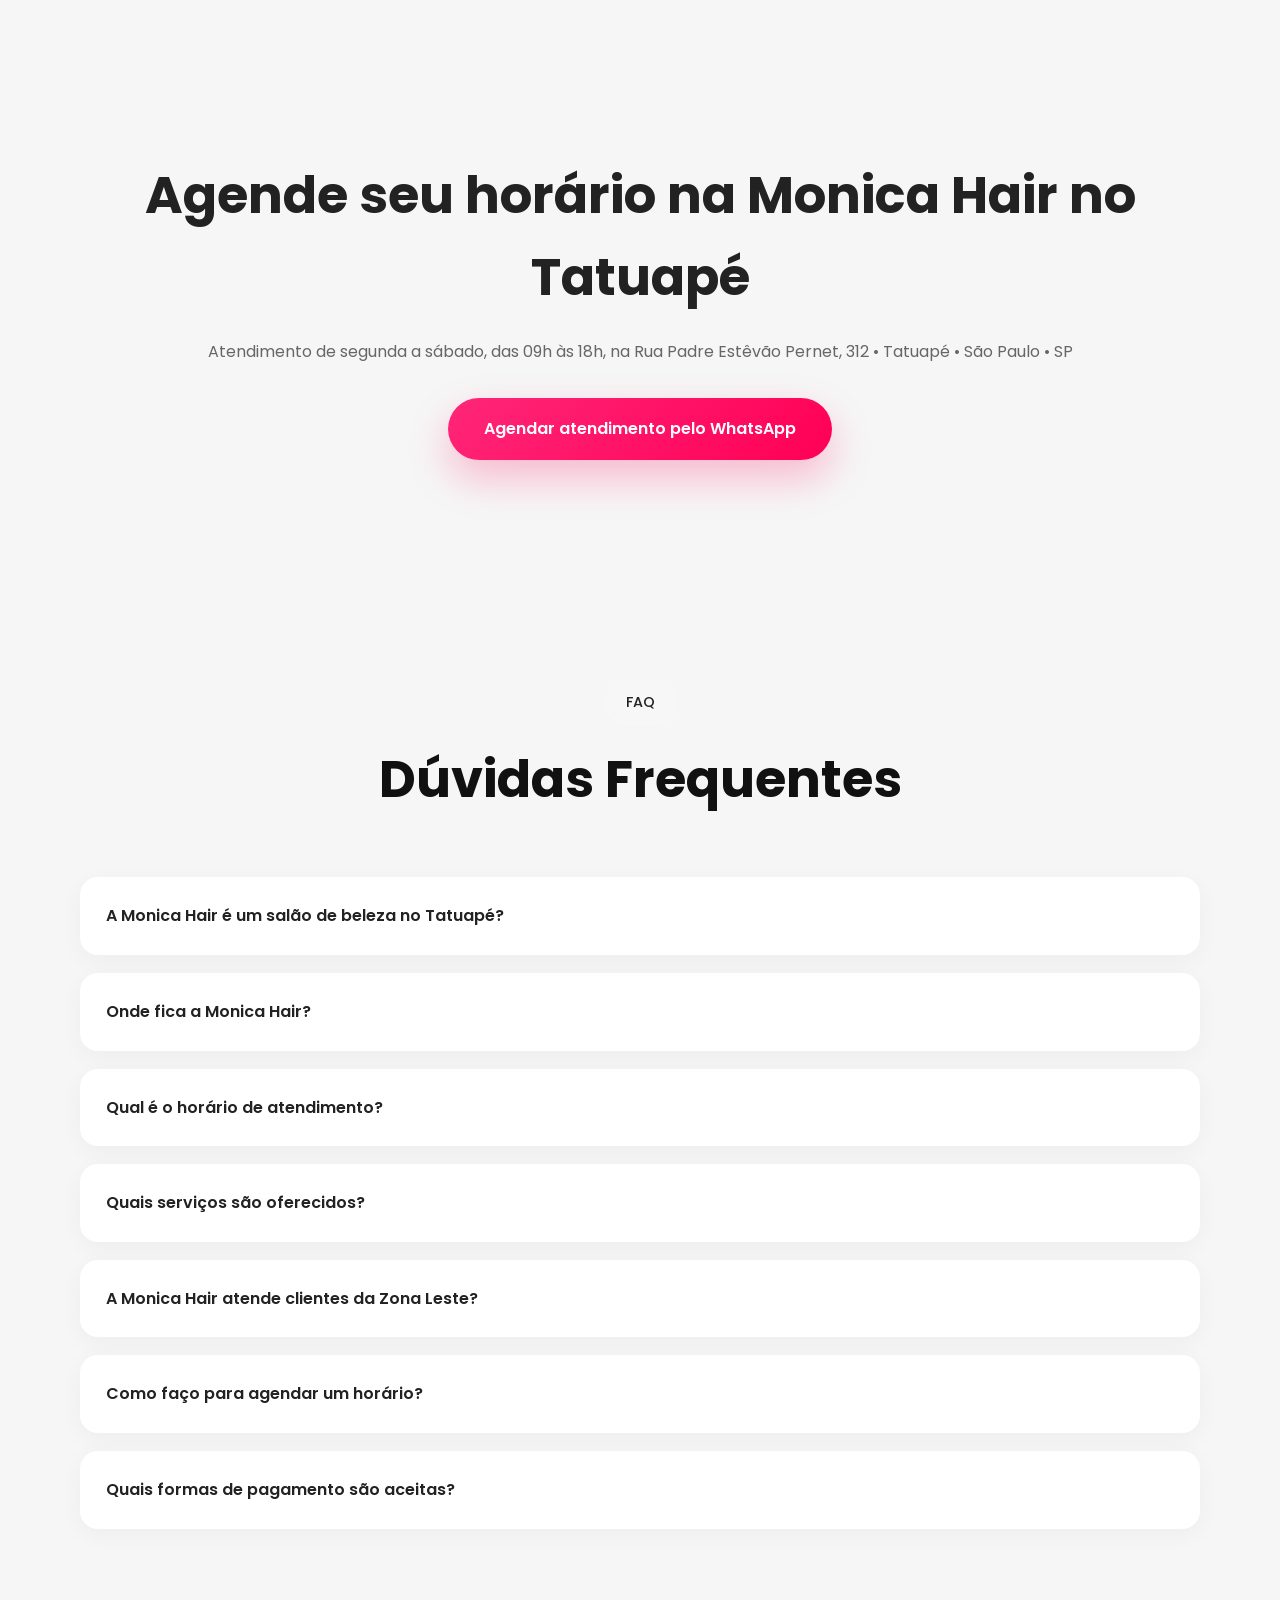
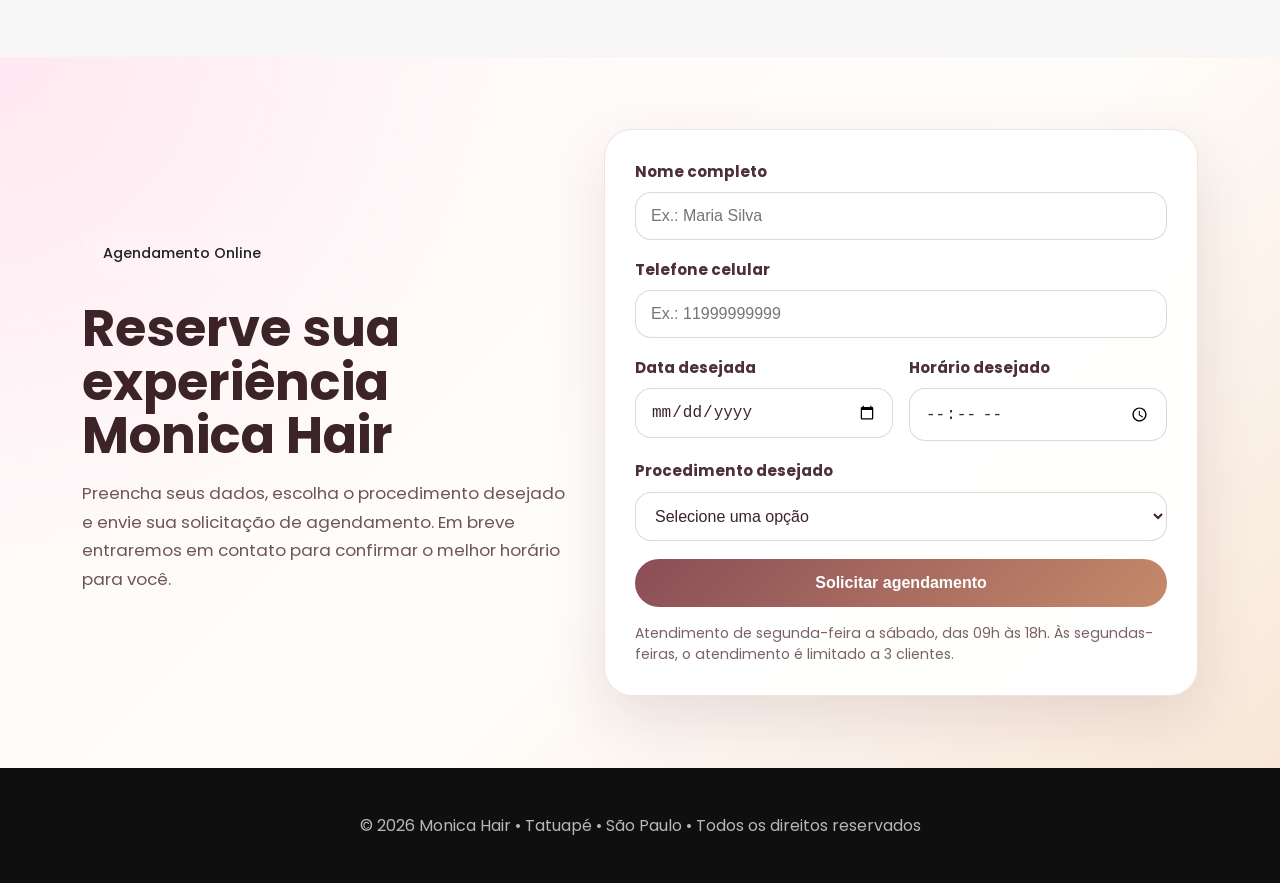
==== commit 84ba781c: "Update print statement from 'Hello' to 'Goodbye'" ====
--- a/index.html
+++ b/index.html
@@ -100,11 +100,13 @@
         <span>📍 Rua Estevão Pernet, 312 • Tatuapé • Zona Leste • São Paulo • SP</span>
       </div>
 
-      <div class="hero-buttons">
-        <a class="btn-whatsapp"
-          href="https://wa.me/5511989687923?text=Olá,%20Monica!%20Gostaria%20de%20agendar%20um%20horário%20na%20Monica%20Hair.%20Meu%20nome%20é%20____%20e%20tenho%20interesse%20em%20____."
-          target="_blank" rel="noopener noreferrer">
-          Agendar pelo WhatsApp
+      <a
+          href="https://wa.me/5511989687923?text=Ol%C3%A1%2C%20Monica%21%20Vim%20pela%20p%C3%A1gina%20Monica%20Hair%20e%20gostaria%20de%20agendar%20um%20hor%C3%A1rio.%0A%0AMeu%20nome%3A%0AServi%C3%A7o%20desejado%3A%0ADia%20de%20prefer%C3%AAncia%3A%0AHor%C3%A1rio%20de%20prefer%C3%AAncia%3A"
+          class="whatsapp-float"
+          target="_blank"
+          rel="noopener noreferrer"
+          aria-label="Agendar horário na Monica Hair pelo WhatsApp">
+          Agendar meu horário pelo WhatsApp
         </a>
       </div>
     </div>
